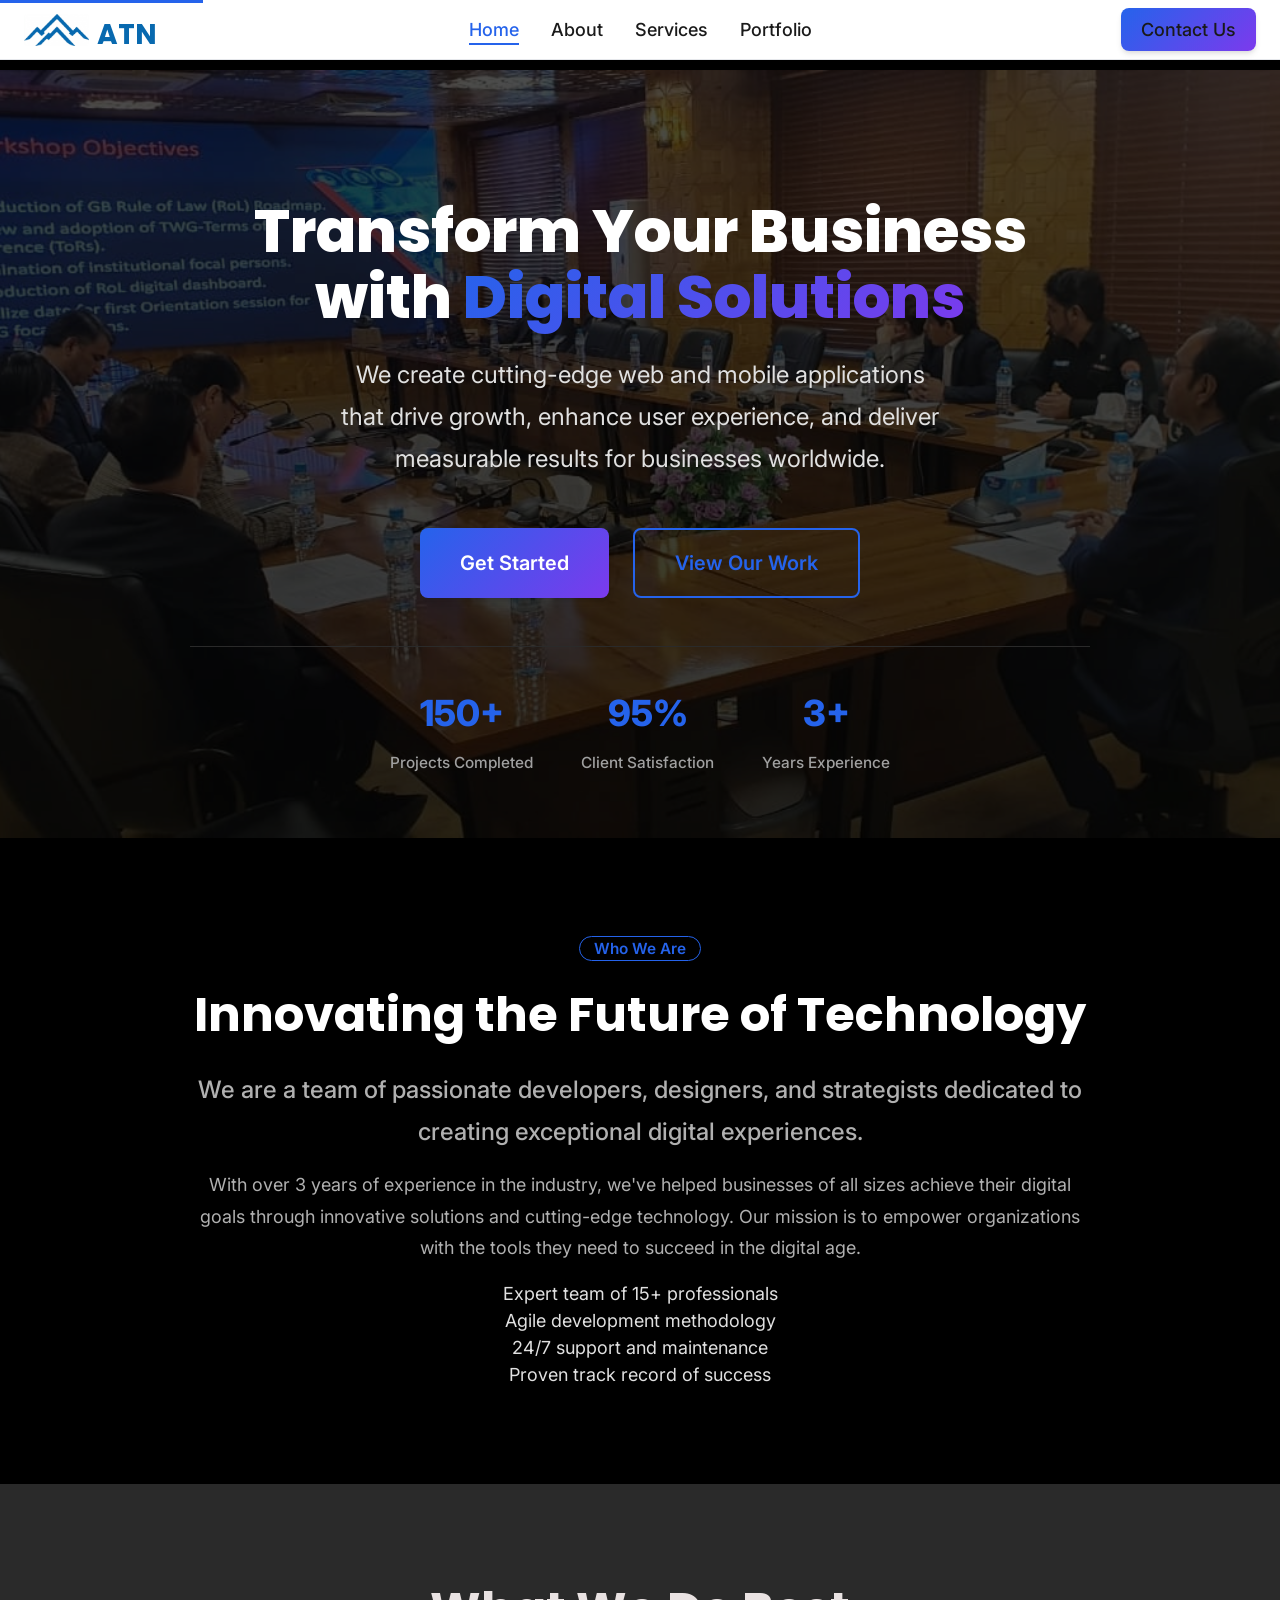
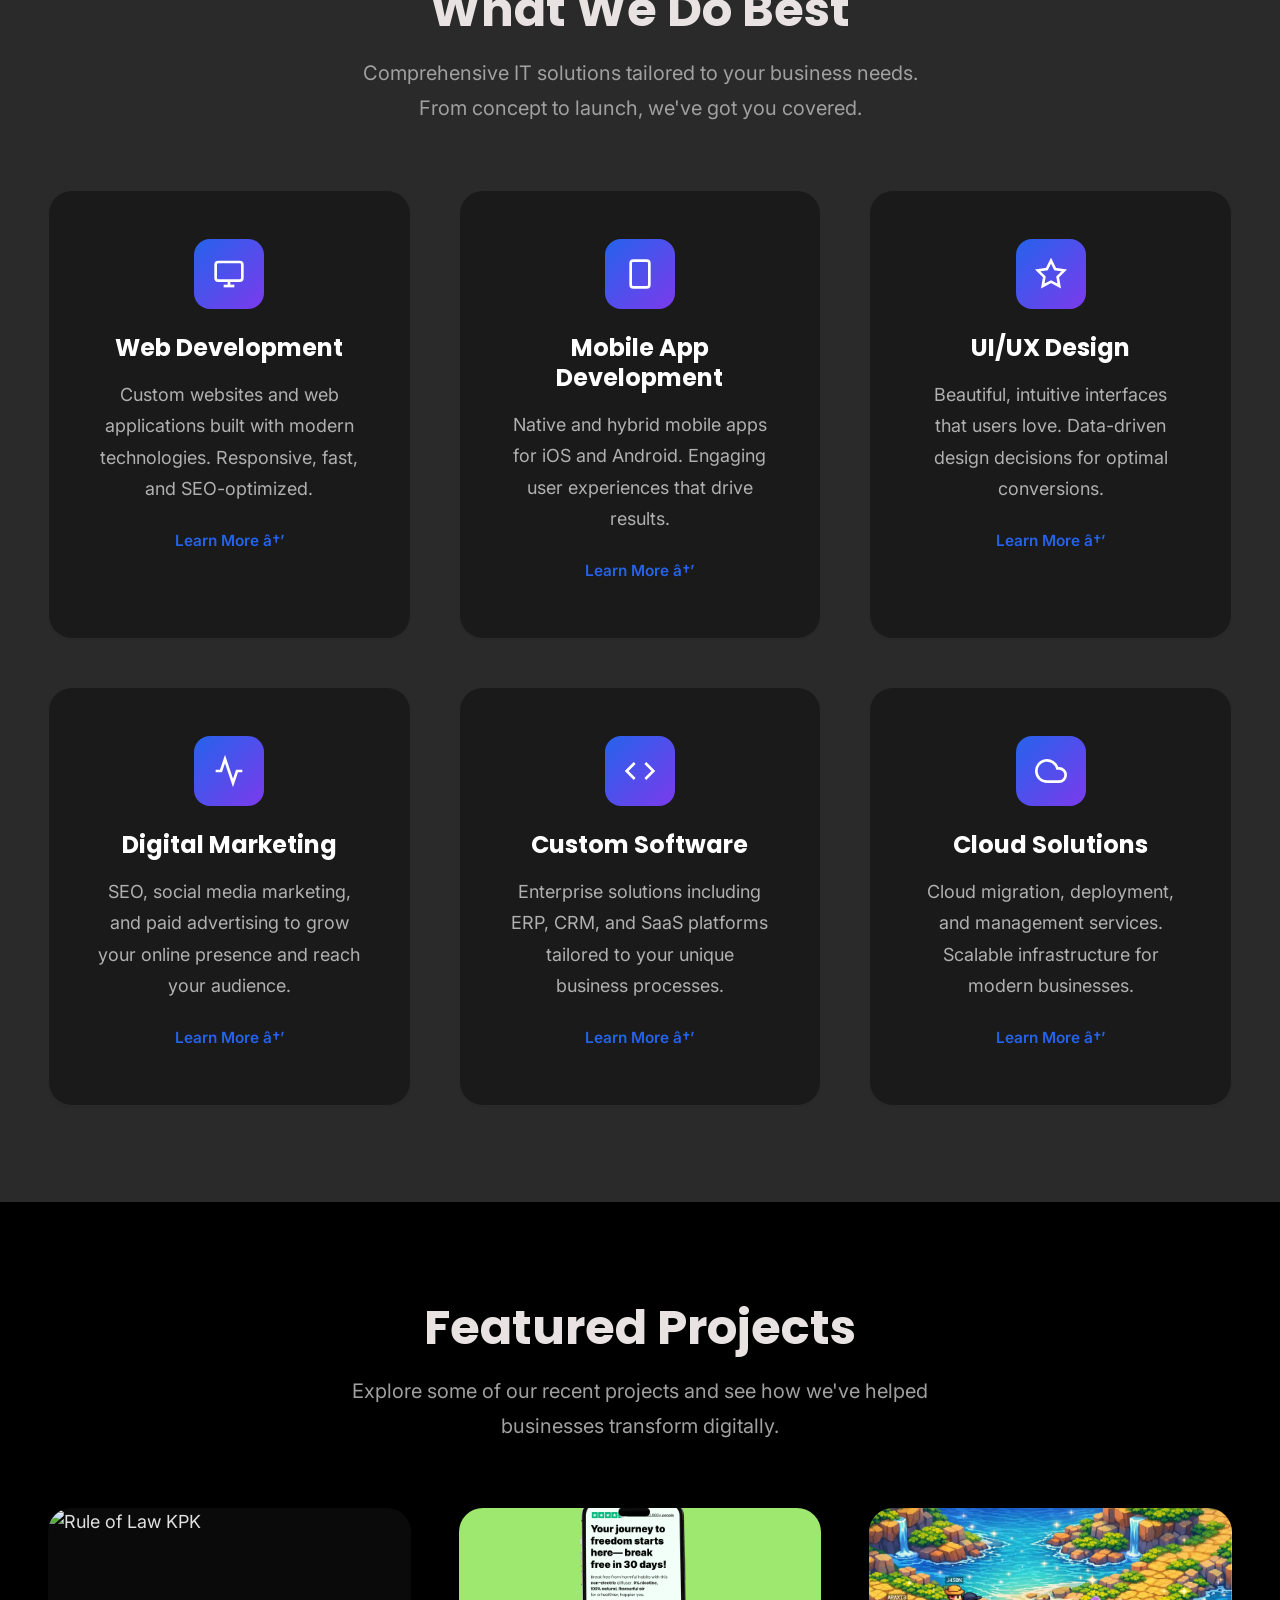
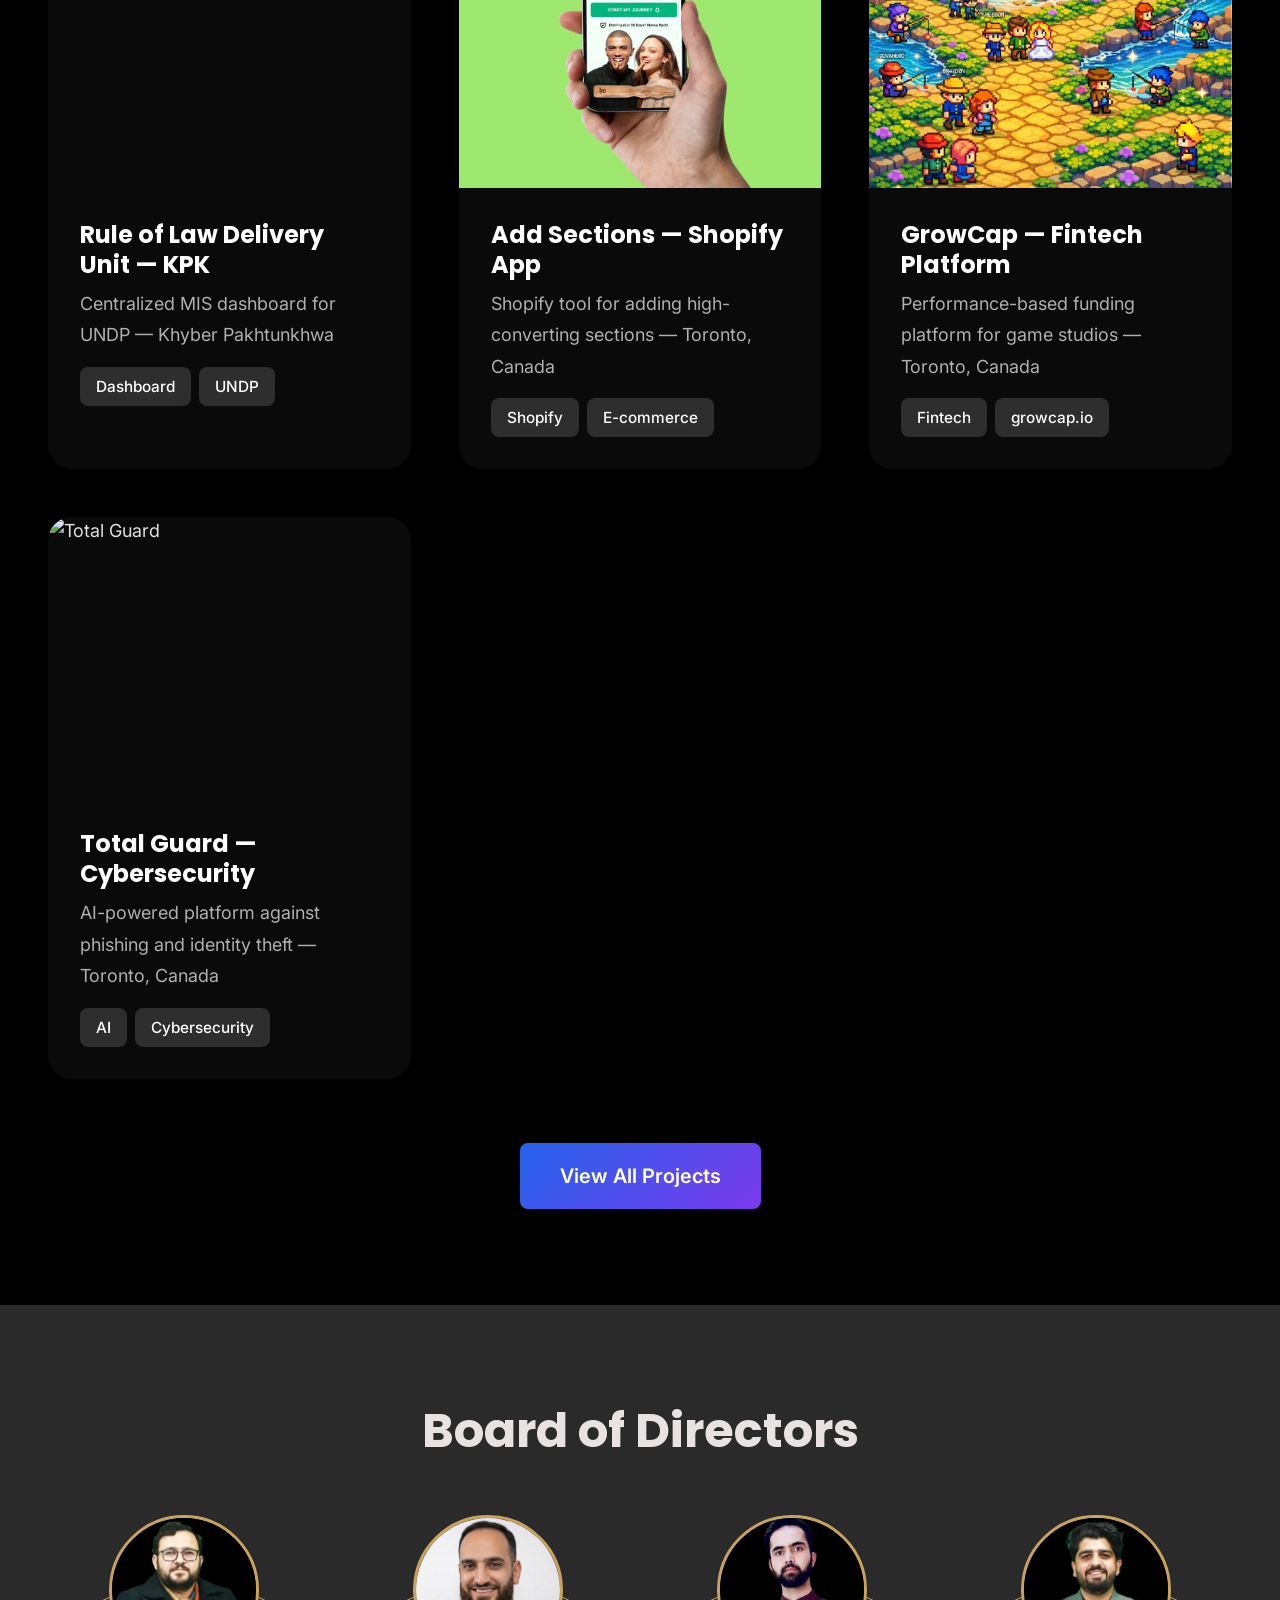
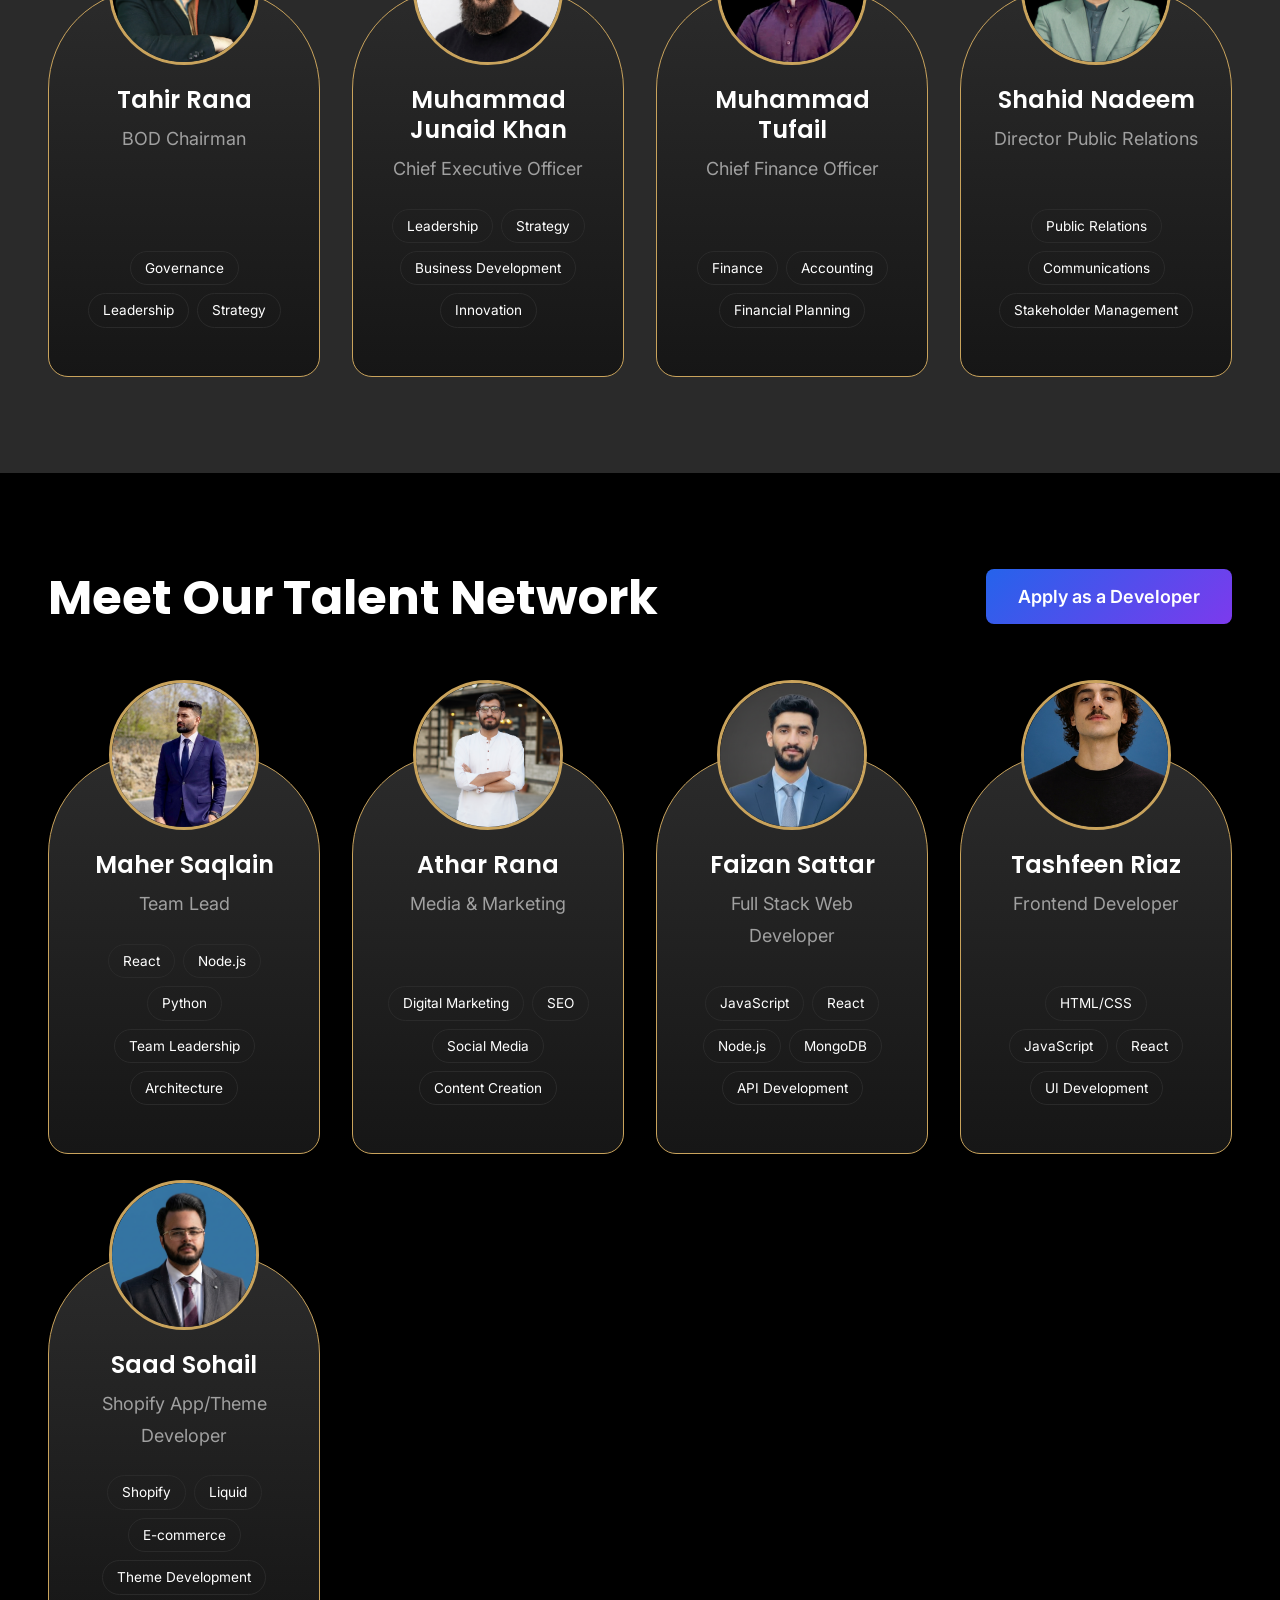
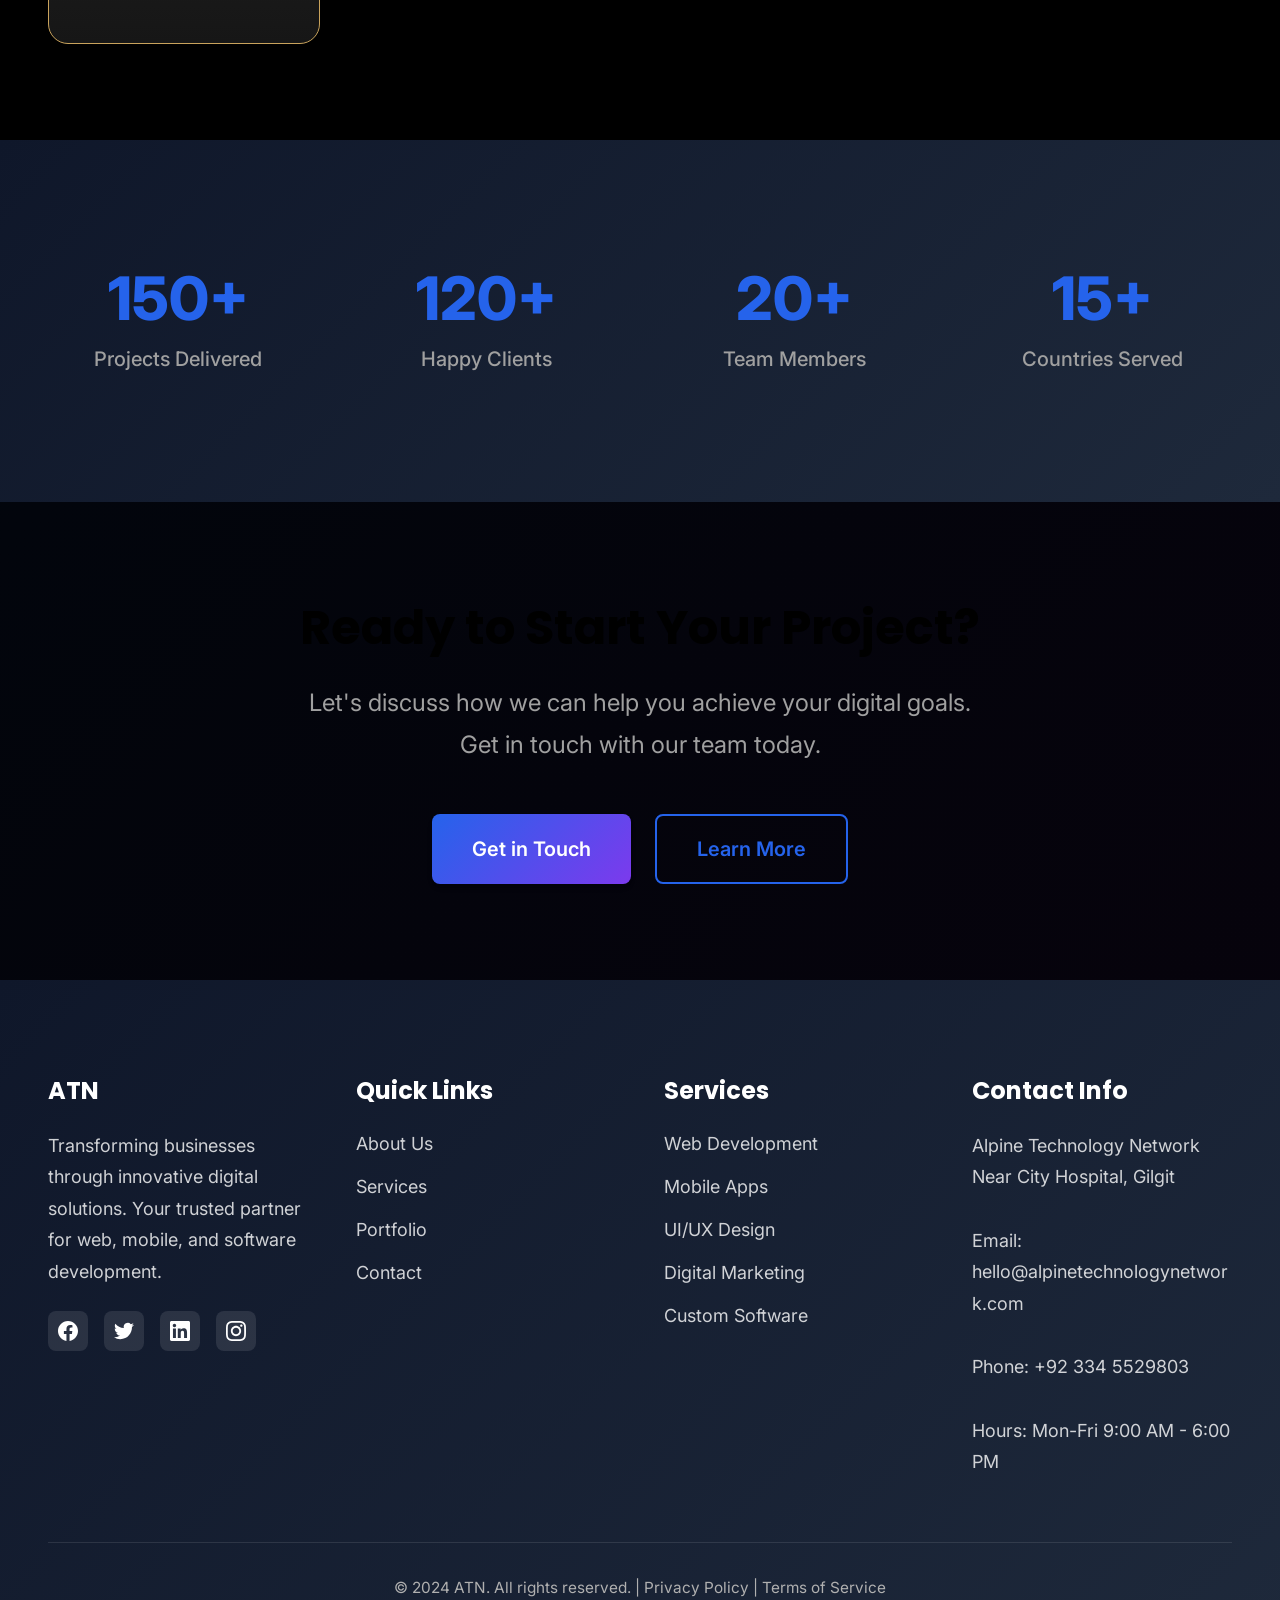
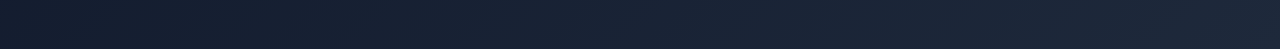
==== index.html @ efbb8e6c "Update team/board photos, About Us content, services images, and site-wide styling - Add real team/b" ====
﻿<!DOCTYPE html>
<html lang="en">
<head>
    <meta charset="UTF-8">
    <meta name="viewport" content="width=device-width, initial-scale=1.0">
    <meta name="description" content="Leading IT company providing web development, mobile apps, UI/UX design, and digital marketing services. Transform your business with innovative technology solutions.">
    <meta name="keywords" content="web development, mobile apps, UI/UX design, digital marketing, software development, IT company">
    <meta name="author" content="ATN Name">

    <!-- Open Graph / Facebook -->
    <meta property="og:type" content="website">
    <meta property="og:url" content="https://yourwebsite.com/">
    <meta property="og:title" content="ATN - Innovative IT Solutions">
    <meta property="og:description" content="Leading IT company providing web development, mobile apps, and digital solutions.">
    <meta property="og:image" content="assets/images/og-image.jpg">

    <!-- Twitter -->
    <meta property="twitter:card" content="summary_large_image">
    <meta property="twitter:url" content="https://yourwebsite.com/">
    <meta property="twitter:title" content="ATN - Innovative IT Solutions">
    <meta property="twitter:description" content="Leading IT company providing web development, mobile apps, and digital solutions.">
    <meta property="twitter:image" content="assets/images/og-image.jpg">

    <title>Home | ATN - Innovative IT Solutions</title>

    <!-- Favicon -->
    <link rel="icon" type="image/png" href="assets/images/logo/favicon.png">

    <!-- Google Fonts -->
    <link rel="preconnect" href="https://fonts.googleapis.com">
    <link rel="preconnect" href="https://fonts.gstatic.com" crossorigin>
    <link href="https://fonts.googleapis.com/css2?family=Inter:wght@400;500;600;700&family=Poppins:wght@600;700;800&display=swap" rel="stylesheet">

    <!-- Stylesheets -->
    <link rel="stylesheet" href="assets/css/main.css">
    <link rel="stylesheet" href="assets/css/components.css">
    <link rel="stylesheet" href="assets/css/pages.css">
    <link rel="stylesheet" href="assets/css/responsive.css">
</head>
<body>

    <!-- Skip to main content for accessibility -->
    <a href="#main-content" class="skip-link">Skip to main content</a>

    <!-- ============================================
         HEADER & NAVIGATION
         ============================================ -->
    <header class="site-header">
        <div class="header-container">
            <a href="index.html" class="logo">
                <img src="logo.png" alt="ATN Logo" class="logo-image">
                <span>ATN</span>
            </a>

            <nav class="nav-menu">
                <ul>
                    <li><a href="index.html">Home</a></li>
                    <li><a href="about.html">About</a></li>
                    <li><a href="services.html">Services</a></li>
                    <li><a href="portfolio.html">Portfolio</a></li>
                    <li><a href="contact.html" class="btn btn-primary btn-sm">Contact Us</a></li>
                </ul>
            </nav>

            <button class="mobile-menu-toggle" aria-label="Toggle mobile menu">
                <span></span>
                <span></span>
                <span></span>
            </button>
        </div>
    </header>

    <!-- Mobile Navigation -->
    <nav class="mobile-nav">
        <ul>
            <li><a href="index.html">Home</a></li>
            <li><a href="about.html">About</a></li>
            <li><a href="services.html">Services</a></li>
            <li><a href="portfolio.html">Portfolio</a></li>
            <li><a href="contact.html">Contact Us</a></li>
        </ul>
    </nav>

    <!-- Mobile Overlay -->
    <div class="mobile-overlay"></div>

    <!-- ============================================
         MAIN CONTENT
         ============================================ -->
    <main id="main-content">

        <!-- ============================================
             HERO SECTION
             ============================================ -->
        <section class="hero-section">
            <div class="container">
                <div class="hero-content">
                    <div class="hero-text">
                        <h1 class="hero-title animate-fadeInUp">
                            Transform Your Business with
                            <span class="gradient-text">Digital Solutions</span>
                        </h1>
                        <p class="hero-subtitle animate-fadeInUp delay-100">
                            We create cutting-edge web and mobile applications that drive growth, enhance user experience, and deliver measurable results for businesses worldwide.
                        </p>
                        <div class="hero-buttons animate-fadeInUp delay-200">
                            <a href="contact.html" class="btn btn-primary btn-lg">Get Started</a>
                            <a href="portfolio.html" class="btn btn-outline btn-lg">View Our Work</a>
                        </div>
                        <div class="hero-stats animate-fadeInUp delay-300">
                            <div class="stat-item">
                                <span class="stat-number" data-target="150">150+</span>
                                <span class="stat-label">Projects Completed</span>
                            </div>
                            <div class="stat-item">
                                <span class="stat-number" data-target="95">95%</span>
                                <span class="stat-label">Client Satisfaction</span>
                            </div>
                            <div class="stat-item">
                                <span class="stat-number" data-target="3">3+</span>
                                <span class="stat-label">Years Experience</span>
                            </div>
                        </div>
                    </div>
                </div>
            </div>
        </section>

        <!-- ============================================
             ABOUT PREVIEW SECTION
             ============================================ -->
        <section class="section about-preview">
            <div class="container">
                <div class="about-preview-content">
                    <div class="about-preview-text">
                        <span class="badge badge-outline">Who We Are</span>
                        <h2>Innovating the Future of Technology</h2>
                        <p class="lead">
                            We are a team of passionate developers, designers, and strategists dedicated to creating exceptional digital experiences.
                        </p>
                        <p>
                            With over 3 years of experience in the industry, we've helped businesses of all sizes achieve their digital goals through innovative solutions and cutting-edge technology. Our mission is to empower organizations with the tools they need to succeed in the digital age.
                        </p>
                        <ul class=”check-list”>
                            <li>Expert team of 15+ professionals</li>
                            <li>Agile development methodology</li>
                            <li>24/7 support and maintenance</li>
                            <li>Proven track record of success</li>
                        </ul>
                    </div>
                </div>
            </div>
        </section>

        <!-- ============================================
             SERVICES OVERVIEW SECTION
             ============================================ -->
        <section class="section bg-light services-overview">
            <div class="container">
                <div class="section-title">
                    <h2 class="text-white">What We Do Best</h2>
                    <p class="subtitle">
                        Comprehensive IT solutions tailored to your business needs. From concept to launch, we've got you covered.
                    </p>
                </div>

                <div class="services-grid">
                    <!-- Service 1: Web Development -->
                    <div class="service-card reveal">
                        <div class="service-icon">
                            <svg width="32" height="32" viewBox="0 0 24 24" fill="none" stroke="currentColor" stroke-width="2">
                                <rect x="2" y="3" width="20" height="14" rx="2" ry="2"></rect>
                                <line x1="8" y1="21" x2="16" y2="21"></line>
                                <line x1="12" y1="17" x2="12" y2="21"></line>
                            </svg>
                        </div>
                        <h3>Web Development</h3>
                        <p>Custom websites and web applications built with modern technologies. Responsive, fast, and SEO-optimized.</p>
                        <a href="services.html#web-development" class="btn btn-ghost btn-sm">Learn More â†’</a>
                    </div>

                    <!-- Service 2: Mobile App Development -->
                    <div class="service-card reveal">
                        <div class="service-icon">
                            <svg width="32" height="32" viewBox="0 0 24 24" fill="none" stroke="currentColor" stroke-width="2">
                                <rect x="5" y="2" width="14" height="20" rx="2" ry="2"></rect>
                                <line x1="12" y1="18" x2="12.01" y2="18"></line>
                            </svg>
                        </div>
                        <h3>Mobile App Development</h3>
                        <p>Native and hybrid mobile apps for iOS and Android. Engaging user experiences that drive results.</p>
                        <a href="services.html#mobile-development" class="btn btn-ghost btn-sm">Learn More â†’</a>
                    </div>

                    <!-- Service 3: UI/UX Design -->
                    <div class="service-card reveal">
                        <div class="service-icon">
                            <svg width="32" height="32" viewBox="0 0 24 24" fill="none" stroke="currentColor" stroke-width="2">
                                <path d="M12 2l3.09 6.26L22 9.27l-5 4.87 1.18 6.88L12 17.77l-6.18 3.25L7 14.14 2 9.27l6.91-1.01L12 2z"></path>
                            </svg>
                        </div>
                        <h3>UI/UX Design</h3>
                        <p>Beautiful, intuitive interfaces that users love. Data-driven design decisions for optimal conversions.</p>
                        <a href="services.html#ui-ux-design" class="btn btn-ghost btn-sm">Learn More â†’</a>
                    </div>

                    <!-- Service 4: Digital Marketing -->
                    <div class="service-card reveal">
                        <div class="service-icon">
                            <svg width="32" height="32" viewBox="0 0 24 24" fill="none" stroke="currentColor" stroke-width="2">
                                <path d="M22 12h-4l-3 9L9 3l-3 9H2"></path>
                            </svg>
                        </div>
                        <h3>Digital Marketing</h3>
                        <p>SEO, social media marketing, and paid advertising to grow your online presence and reach your audience.</p>
                        <a href="services.html#digital-marketing" class="btn btn-ghost btn-sm">Learn More â†’</a>
                    </div>

                    <!-- Service 5: Custom Software -->
                    <div class="service-card reveal">
                        <div class="service-icon">
                            <svg width="32" height="32" viewBox="0 0 24 24" fill="none" stroke="currentColor" stroke-width="2">
                                <polyline points="16 18 22 12 16 6"></polyline>
                                <polyline points="8 6 2 12 8 18"></polyline>
                            </svg>
                        </div>
                        <h3>Custom Software</h3>
                        <p>Enterprise solutions including ERP, CRM, and SaaS platforms tailored to your unique business processes.</p>
                        <a href="services.html#custom-software" class="btn btn-ghost btn-sm">Learn More â†’</a>
                    </div>

                    <!-- Service 6: Cloud Solutions -->
                    <div class="service-card reveal">
                        <div class="service-icon">
                            <svg width="32" height="32" viewBox="0 0 24 24" fill="none" stroke="currentColor" stroke-width="2">
                                <path d="M18 10h-1.26A8 8 0 1 0 9 20h9a5 5 0 0 0 0-10z"></path>
                            </svg>
                        </div>
                        <h3>Cloud Solutions</h3>
                        <p>Cloud migration, deployment, and management services. Scalable infrastructure for modern businesses.</p>
                        <a href="services.html#cloud-solutions" class="btn btn-ghost btn-sm">Learn More â†’</a>
                    </div>
                </div>
            </div>
        </section>

        <!-- ============================================
             PORTFOLIO PREVIEW SECTION
             ============================================ -->
        <section class="section portfolio-preview">
            <div class="container">
                <div class="section-title">
                    <h2>Featured Projects</h2>
                    <p class="subtitle">
                        Explore some of our recent projects and see how we've helped businesses transform digitally.
                    </p>
                </div>

                <div class="portfolio-grid">
                    <!-- Project 1 -->
                    <div class="project-card reveal">
                        <img src="https://images.unsplash.com/photo-1551288049-bebda4e38f71?w=600&h=400&fit=crop" alt="Rule of Law KPK" class="project-image">
                        <div class="project-overlay">
                            <h3>Rule of Law Delivery Unit — KPK</h3>
                            <p>Centralized MIS dashboard for UNDP — Khyber Pakhtunkhwa</p>
                            <div class="project-tech">
                                <span class="tech-badge">Dashboard</span>
                                <span class="tech-badge">UNDP</span>
                            </div>
                        </div>
                    </div>

                    <!-- Project 2 -->
                    <div class="project-card reveal">
                        <img src="assets/images/addsections-preview.png" alt="Add Sections Shopify" class="project-image">
                        <div class="project-overlay">
                            <h3>Add Sections — Shopify App</h3>
                            <p>Shopify tool for adding high-converting sections — Toronto, Canada</p>
                            <div class="project-tech">
                                <span class="tech-badge">Shopify</span>
                                <span class="tech-badge">E-commerce</span>
                            </div>
                        </div>
                    </div>

                    <!-- Project 3 -->
                    <div class="project-card reveal">
                        <img src="assets/images/growcap-hero.jpg" alt="GrowCap Fintech" class="project-image">
                        <div class="project-overlay">
                            <h3>GrowCap — Fintech Platform</h3>
                            <p>Performance-based funding platform for game studios — Toronto, Canada</p>
                            <div class="project-tech">
                                <span class="tech-badge">Fintech</span>
                                <span class="tech-badge">growcap.io</span>
                            </div>
                        </div>
                    </div>

                    <!-- Project 4 -->
                    <div class="project-card reveal">
                        <img src="https://images.unsplash.com/photo-1550751827-4bd374c3f58b?w=600&h=400&fit=crop" alt="Total Guard" class="project-image">
                        <div class="project-overlay">
                            <h3>Total Guard — Cybersecurity</h3>
                            <p>AI-powered platform against phishing and identity theft — Toronto, Canada</p>
                            <div class="project-tech">
                                <span class="tech-badge">AI</span>
                                <span class="tech-badge">Cybersecurity</span>
                            </div>
                        </div>
                    </div>
                </div>

                <div class="text-center mt-xl">
                    <a href="portfolio.html" class="btn btn-primary btn-lg">View All Projects</a>
                </div>
            </div>
        </section>

        <!-- ============================================
             BOARD OF DIRECTORS SECTION
             ============================================ -->
        <section class="section bg-light">
            <div class="container">
                <div class="section-title">
                    <h2 class="text-white" style="margin-bottom: 8rem;">Board of Directors</h2>
                </div>

                <div class="talent-network-grid">
                    <div class="talent-card reveal">
                        <div class="talent-card-inner">
                            <img src="assets/images/team/pdf-tahir-rana-fit.png" alt="Tahir Rana - BOD Chairman" class="talent-image">
                            <h3>Tahir Rana</h3>
                            <p class="talent-role">BOD Chairman</p>
                            <div class="talent-skills">
                                <span class="skill-tag">Governance</span>
                                <span class="skill-tag">Leadership</span>
                                <span class="skill-tag">Strategy</span>
                            </div>
                        </div>
                    </div>

                    <div class="talent-card reveal">
                        <div class="talent-card-inner">
                            <img src="assets/images/team/pdf-junaid-khan-fit.png" alt="Muhammad Junaid Khan - CEO" class="talent-image">
                            <h3>Muhammad Junaid Khan</h3>
                            <p class="talent-role">Chief Executive Officer</p>
                            <div class="talent-skills">
                                <span class="skill-tag">Leadership</span>
                                <span class="skill-tag">Strategy</span>
                                <span class="skill-tag">Business Development</span>
                                <span class="skill-tag">Innovation</span>
                            </div>
                        </div>
                    </div>

                    <div class="talent-card reveal">
                        <div class="talent-card-inner">
                            <img src="assets/images/team/pdf-muhammad-tufail-fit.png" alt="Muhammad Tufail - CFO" class="talent-image" style="object-position: center 15%;">
                            <h3>Muhammad Tufail</h3>
                            <p class="talent-role">Chief Finance Officer</p>
                            <div class="talent-skills">
                                <span class="skill-tag">Finance</span>
                                <span class="skill-tag">Accounting</span>
                                <span class="skill-tag">Financial Planning</span>
                            </div>
                        </div>
                    </div>

                    <div class="talent-card reveal">
                        <div class="talent-card-inner">
                            <img src="assets/images/team/pdf-shahid-nadeem-fit.png" alt="Shahid Nadeem - Director Public Relations" class="talent-image">
                            <h3>Shahid Nadeem</h3>
                            <p class="talent-role">Director Public Relations</p>
                            <div class="talent-skills">
                                <span class="skill-tag">Public Relations</span>
                                <span class="skill-tag">Communications</span>
                                <span class="skill-tag">Stakeholder Management</span>
                            </div>
                        </div>
                    </div>
                </div>
            </div>
        </section>

        <!-- ============================================
             TALENT NETWORK SECTION
             ============================================ -->
        <section class="section">
            <div class="container">
                <div class="talent-network-header" style="margin-bottom: 8rem;">
                    <div class="talent-network-title">
                        <h2>Meet Our Talent Network</h2>
                    </div>
                    <a href="careers.html" class="btn btn-primary">Apply as a Developer</a>
                </div>

                <div class="talent-network-grid">

                    <!-- Team Structure -->
                    <div class="talent-card reveal">
                        <div class="talent-card-inner">
                            <img src="assets/images/team/mehar-saqlain-real.jpg" alt="Maher Saqlain - Team Lead" class="talent-image">
                            <h3>Maher Saqlain</h3>
                            <p class="talent-role">Team Lead</p>
                            <div class="talent-skills">
                                <span class="skill-tag">React</span>
                                <span class="skill-tag">Node.js</span>
                                <span class="skill-tag">Python</span>
                                <span class="skill-tag">Team Leadership</span>
                                <span class="skill-tag">Architecture</span>
                            </div>
                        </div>
                    </div>

                    <div class="talent-card reveal">
                        <div class="talent-card-inner">
                            <img src="assets/images/team/athar-rana-real.jpg" alt="Athar Rana - Media & Marketing" class="talent-image">
                            <h3>Athar Rana</h3>
                            <p class="talent-role">Media & Marketing</p>
                            <div class="talent-skills">
                                <span class="skill-tag">Digital Marketing</span>
                                <span class="skill-tag">SEO</span>
                                <span class="skill-tag">Social Media</span>
                                <span class="skill-tag">Content Creation</span>
                            </div>
                        </div>
                    </div>

                    <div class="talent-card reveal">
                        <div class="talent-card-inner">
                            <img src="assets/images/team/faizan-sattar-real.png" alt="Faizan Sattar - Full Stack Developer" class="talent-image">
                            <h3>Faizan Sattar</h3>
                            <p class="talent-role">Full Stack Web Developer</p>
                            <div class="talent-skills">
                                <span class="skill-tag">JavaScript</span>
                                <span class="skill-tag">React</span>
                                <span class="skill-tag">Node.js</span>
                                <span class="skill-tag">MongoDB</span>
                                <span class="skill-tag">API Development</span>
                            </div>
                        </div>
                    </div>

                    <div class="talent-card reveal">
                        <div class="talent-card-inner">
                            <img src="assets/images/team/pdf-saad-sohail.png" alt="Tashfeen Riaz - Frontend Developer" class="talent-image">
                            <h3>Tashfeen Riaz</h3>
                            <p class="talent-role">Frontend Developer</p>
                            <div class="talent-skills">
                                <span class="skill-tag">HTML/CSS</span>
                                <span class="skill-tag">JavaScript</span>
                                <span class="skill-tag">React</span>
                                <span class="skill-tag">UI Development</span>
                            </div>
                        </div>
                    </div>

                    <div class="talent-card reveal">
                        <div class="talent-card-inner">
                            <img src="assets/images/team/pdf-tashfeen-riaz.png" alt="Saad Sohail - Shopify Developer" class="talent-image">
                            <h3>Saad Sohail</h3>
                            <p class="talent-role">Shopify App/Theme Developer</p>
                            <div class="talent-skills">
                                <span class="skill-tag">Shopify</span>
                                <span class="skill-tag">Liquid</span>
                                <span class="skill-tag">E-commerce</span>
                                <span class="skill-tag">Theme Development</span>
                            </div>
                        </div>
                    </div>
                </div>
            </div>
        </section>

        <!-- ============================================
             STATS/ACHIEVEMENTS SECTION
             ============================================ -->
        <section class="section bg-gradient-dark stats-section">
            <div class="container">
                <div class="stats-grid">
                    <div class="stat-card">
                        <div class="stat-number text-white" data-target="150">150+</div>
                        <div class="stat-label text-white">Projects Delivered</div>
                    </div>
                    <div class="stat-card">
                        <div class="stat-number text-white" data-target="120">120+</div>
                        <div class="stat-label text-white">Happy Clients</div>
                    </div>
                    <div class="stat-card">
                        <div class="stat-number text-white" data-target="20">20+</div>
                        <div class="stat-label text-white">Team Members</div>
                    </div>
                    <div class="stat-card">
                        <div class="stat-number text-white" data-target="15">15+</div>
                        <div class="stat-label text-white">Countries Served</div>
                    </div>
                </div>
            </div>
        </section>

        <!-- ============================================
             CTA SECTION
             ============================================ -->
        <section class="section cta-section">
            <div class="container">
                <div class="cta-content">
                    <h2>Ready to Start Your Project?</h2>
                    <p>Let's discuss how we can help you achieve your digital goals. Get in touch with our team today.</p>
                    <div class="cta-buttons">
                        <a href="contact.html" class="btn btn-primary btn-lg">Get in Touch</a>
                        <a href="about.html" class="btn btn-outline btn-lg">Learn More</a>
                    </div>
                </div>
            </div>
        </section>

    </main>

    <!-- ============================================
         FOOTER
         ============================================ -->
    <footer class="site-footer">
        <div class="container">
            <div class="footer-content">
                <div class="footer-section">
                    <h3>ATN</h3>
                    <p>Transforming businesses through innovative digital solutions. Your trusted partner for web, mobile, and software development.</p>
                    <div class="footer-social">
                        <a href="#" class="social-icon" aria-label="Facebook">
                            <svg width="20" height="20" fill="currentColor" viewBox="0 0 24 24"><path d="M24 12.073c0-6.627-5.373-12-12-12s-12 5.373-12 12c0 5.99 4.388 10.954 10.125 11.854v-8.385H7.078v-3.47h3.047V9.43c0-3.007 1.792-4.669 4.533-4.669 1.312 0 2.686.235 2.686.235v2.953H15.83c-1.491 0-1.956.925-1.956 1.874v2.25h3.328l-.532 3.47h-2.796v8.385C19.612 23.027 24 18.062 24 12.073z"/></svg>
                        </a>
                        <a href="#" class="social-icon" aria-label="Twitter">
                            <svg width="20" height="20" fill="currentColor" viewBox="0 0 24 24"><path d="M23.953 4.57a10 10 0 01-2.825.775 4.958 4.958 0 002.163-2.723c-.951.555-2.005.959-3.127 1.184a4.92 4.92 0 00-8.384 4.482C7.69 8.095 4.067 6.13 1.64 3.162a4.822 4.822 0 00-.666 2.475c0 1.71.87 3.213 2.188 4.096a4.904 4.904 0 01-2.228-.616v.06a4.923 4.923 0 003.946 4.827 4.996 4.996 0 01-2.212.085 4.936 4.936 0 004.604 3.417 9.867 9.867 0 01-6.102 2.105c-.39 0-.779-.023-1.17-.067a13.995 13.995 0 007.557 2.209c9.053 0 13.998-7.496 13.998-13.985 0-.21 0-.42-.015-.63A9.935 9.935 0 0024 4.59z"/></svg>
                        </a>
                        <a href="#" class="social-icon" aria-label="LinkedIn">
                            <svg width="20" height="20" fill="currentColor" viewBox="0 0 24 24"><path d="M20.447 20.452h-3.554v-5.569c0-1.328-.027-3.037-1.852-3.037-1.853 0-2.136 1.445-2.136 2.939v5.667H9.351V9h3.414v1.561h.046c.477-.9 1.637-1.85 3.37-1.85 3.601 0 4.267 2.37 4.267 5.455v6.286zM5.337 7.433c-1.144 0-2.063-.926-2.063-2.065 0-1.138.92-2.063 2.063-2.063 1.14 0 2.064.925 2.064 2.063 0 1.139-.925 2.065-2.064 2.065zm1.782 13.019H3.555V9h3.564v11.452zM22.225 0H1.771C.792 0 0 .774 0 1.729v20.542C0 23.227.792 24 1.771 24h20.451C23.2 24 24 23.227 24 22.271V1.729C24 .774 23.2 0 22.222 0h.003z"/></svg>
                        </a>
                        <a href="#" class="social-icon" aria-label="Instagram">
                            <svg width="20" height="20" fill="currentColor" viewBox="0 0 24 24"><path d="M12 0C8.74 0 8.333.015 7.053.072 5.775.132 4.905.333 4.14.630c-.789.306-1.459.717-2.126 1.384S.935 3.35.630 4.14C.333 4.905.131 5.775.072 7.053.012 8.333 0 8.74 0 12s.015 3.667.072 4.947c.06 1.277.261 2.148.558 2.913.306.788.717 1.459 1.384 2.126.667.666 1.336 1.079 2.126 1.384.766.296 1.636.499 2.913.558C8.333 23.988 8.74 24 12 24s3.667-.015 4.947-.072c1.277-.06 2.148-.262 2.913-.558.788-.306 1.459-.718 2.126-1.384.666-.667 1.079-1.335 1.384-2.126.296-.765.499-1.636.558-2.913.06-1.28.072-1.687.072-4.947s-.015-3.667-.072-4.947c-.06-1.277-.262-2.149-.558-2.913-.306-.789-.718-1.459-1.384-2.126C21.319 1.347 20.651.935 19.86.630c-.765-.297-1.636-.499-2.913-.558C15.667.012 15.26 0 12 0zm0 2.16c3.203 0 3.585.016 4.85.071 1.17.055 1.805.249 2.227.415.562.217.96.477 1.382.896.419.42.679.819.896 1.381.164.422.36 1.057.413 2.227.057 1.266.07 1.646.07 4.85s-.015 3.585-.074 4.85c-.061 1.17-.256 1.805-.421 2.227-.224.562-.479.96-.899 1.382-.419.419-.824.679-1.38.896-.42.164-1.065.36-2.235.413-1.274.057-1.649.07-4.859.07-3.211 0-3.586-.015-4.859-.074-1.171-.061-1.816-.256-2.236-.421-.569-.224-.96-.479-1.379-.899-.421-.419-.69-.824-.9-1.38-.165-.42-.359-1.065-.42-2.235-.045-1.26-.061-1.649-.061-4.844 0-3.196.016-3.586.061-4.861.061-1.17.255-1.814.42-2.234.21-.57.479-.96.9-1.381.419-.419.81-.689 1.379-.898.42-.166 1.051-.361 2.221-.421 1.275-.045 1.65-.06 4.859-.06l.045.03zm0 3.678c-3.405 0-6.162 2.76-6.162 6.162 0 3.405 2.76 6.162 6.162 6.162 3.405 0 6.162-2.76 6.162-6.162 0-3.405-2.76-6.162-6.162-6.162zM12 16c-2.21 0-4-1.79-4-4s1.79-4 4-4 4 1.79 4 4-1.79 4-4 4zm7.846-10.405c0 .795-.646 1.44-1.44 1.44-.795 0-1.44-.646-1.44-1.44 0-.794.646-1.439 1.44-1.439.793-.001 1.44.645 1.44 1.439z"/></svg>
                        </a>
                    </div>
                </div>

                <div class="footer-section">
                    <h3>Quick Links</h3>
                    <div class="footer-links">
                        <a href="about.html">About Us</a>
                        <a href="services.html">Services</a>
                        <a href="portfolio.html">Portfolio</a>
                        <a href="contact.html">Contact</a>
                    </div>
                </div>

                <div class="footer-section">
                    <h3>Services</h3>
                    <div class="footer-links">
                        <a href="services.html#web-development">Web Development</a>
                        <a href="services.html#mobile-development">Mobile Apps</a>
                        <a href="services.html#ui-ux-design">UI/UX Design</a>
                        <a href="services.html#digital-marketing">Digital Marketing</a>
                        <a href="services.html#custom-software">Custom Software</a>
                    </div>
                </div>

                <div class="footer-section">
                    <h3>Contact Info</h3>
                    <div class="footer-links">
                        <p>Alpine Technology Network<br>Near City Hospital, Gilgit</p>
                        <p>Email: hello@alpinetechnologynetwork.com</p>
                        <p>Phone: +92 334 5529803</p>
                        <p>Hours: Mon-Fri 9:00 AM - 6:00 PM</p>
                    </div>
                </div>
            </div>

            <div class="footer-bottom">
                <p>&copy; 2024 ATN. All rights reserved. | <a href="#">Privacy Policy</a> | <a href="#">Terms of Service</a></p>
            </div>
        </div>
    </footer>

    <!-- Scroll to Top Button -->
    <button class="scroll-to-top" aria-label="Scroll to top">
        <svg width="24" height="24" fill="none" stroke="currentColor" stroke-width="2" viewBox="0 0 24 24">
            <polyline points="18 15 12 9 6 15"></polyline>
        </svg>
    </button>

    <!-- JavaScript -->
    <script src="assets/js/main.js"></script>
    <script src="assets/js/nav.js"></script>

</body>
</html>
---- assets/css/main.css ----
/* ============================================
   IT COMPANY PORTFOLIO - MAIN CSS
   Design System & Foundation Styles
   ============================================ */

/* ============================================
   CSS CUSTOM PROPERTIES (DESIGN TOKENS)
   ============================================ */
:root {
  /* Primary Colors */
  --primary-color: #2563eb;
  --primary-dark: #1e40af;
  --primary-light: #3b82f6;

  /* Secondary Colors */
  --secondary-color: #7c3aed;
  --secondary-dark: #6d28d9;
  --secondary-light: #8b5cf6;

  /* Neutral Colors - Dark Theme */
  --dark-bg: #000000;
  --dark-gray: #1a1a1a;
  --medium-gray: #a0a0a0;
  --light-gray: #2a2a2a;
  --white: #ffffff;
  --black: #000000;

  /* Accent Colors */
  --success: #10b981;
  --warning: #f59e0b;
  --error: #ef4444;
  --info: #3b82f6;

  /* Gradients */
  --gradient-primary: linear-gradient(135deg, #2563eb 0%, #7c3aed 100%);
  --gradient-dark: linear-gradient(135deg, #0f172a 0%, #1e293b 100%);
  --gradient-light: linear-gradient(135deg, #f1f5f9 0%, #e2e8f0 100%);

  /* Typography */
  --font-primary: 'Inter', -apple-system, BlinkMacSystemFont, 'Segoe UI', Roboto, sans-serif;
  --font-heading: 'Poppins', var(--font-primary);

  /* Font Sizes - Fluid Typography */
  --font-xs: clamp(0.75rem, 1vw, 0.875rem);
  --font-sm: clamp(0.875rem, 1.2vw, 1rem);
  --font-base: clamp(1rem, 1.5vw, 1.125rem);
  --font-lg: clamp(1.125rem, 2vw, 1.25rem);
  --font-xl: clamp(1.25rem, 2.5vw, 1.5rem);
  --font-2xl: clamp(1.5rem, 3vw, 1.875rem);
  --font-3xl: clamp(1.875rem, 4vw, 2.25rem);
  --font-4xl: clamp(2.25rem, 5vw, 3rem);
  --font-5xl: clamp(3rem, 6vw, 3.75rem);

  /* Font Weights */
  --font-normal: 400;
  --font-medium: 500;
  --font-semibold: 600;
  --font-bold: 700;
  --font-extrabold: 800;

  /* Line Heights */
  --line-height-tight: 1.25;
  --line-height-normal: 1.5;
  --line-height-relaxed: 1.75;

  /* Spacing Scale */
  --spacing-xs: 0.5rem;
  --spacing-sm: 1rem;
  --spacing-md: 1.5rem;
  --spacing-lg: 2rem;
  --spacing-xl: 3rem;
  --spacing-2xl: 4rem;
  --spacing-3xl: 6rem;
  --spacing-4xl: 8rem;

  /* Border Radius */
  --radius-sm: 0.375rem;
  --radius-md: 0.5rem;
  --radius-lg: 1rem;
  --radius-xl: 1.5rem;
  --radius-2xl: 2rem;
  --radius-full: 9999px;

  /* Shadows */
  --shadow-sm: 0 1px 2px 0 rgba(0, 0, 0, 0.05);
  --shadow-md: 0 4px 6px -1px rgba(0, 0, 0, 0.1), 0 2px 4px -1px rgba(0, 0, 0, 0.06);
  --shadow-lg: 0 10px 15px -3px rgba(0, 0, 0, 0.1), 0 4px 6px -2px rgba(0, 0, 0, 0.05);
  --shadow-xl: 0 20px 25px -5px rgba(0, 0, 0, 0.1), 0 10px 10px -5px rgba(0, 0, 0, 0.04);
  --shadow-2xl: 0 25px 50px -12px rgba(0, 0, 0, 0.25);

  /* Transitions */
  --transition-fast: 150ms ease-in-out;
  --transition-base: 300ms ease-in-out;
  --transition-slow: 500ms ease-in-out;

  /* Z-index Scale */
  --z-dropdown: 1000;
  --z-sticky: 1020;
  --z-fixed: 1030;
  --z-modal-backdrop: 1040;
  --z-modal: 1050;
  --z-popover: 1060;
  --z-tooltip: 1070;

  /* Container Max Width */
  --container-sm: 640px;
  --container-md: 768px;
  --container-lg: 1024px;
  --container-xl: 1280px;
  --container-2xl: 1536px;
}

/* ============================================
   CSS RESET & NORMALIZE
   ============================================ */
*, *::before, *::after {
  box-sizing: border-box;
  margin: 0;
  padding: 0;
}

html {
  font-size: 16px;
  scroll-behavior: smooth;
  -webkit-font-smoothing: antialiased;
  -moz-osx-font-smoothing: grayscale;
}

body {
  margin: 0;
  padding: 0;
  font-family: var(--font-primary);
  font-size: var(--font-base);
  font-weight: var(--font-normal);
  line-height: var(--line-height-normal);
  color: #e0e0e0;
  background-color: #000000;
  overflow-x: hidden;
}

/* Remove default list styles */
ul, ol {
  list-style: none;
}

/* Remove default link styles */
a {
  text-decoration: none;
  color: inherit;
  transition: color var(--transition-base);
}

a:hover {
  color: var(--primary-color);
}

/* Image defaults */
img, picture, video, canvas, svg {
  display: block;
  max-width: 100%;
  height: auto;
}

/* Form elements */
input, button, textarea, select {
  font: inherit;
  color: inherit;
}

button {
  cursor: pointer;
  border: none;
  background: none;
}

/* Remove button focus outline (we'll add custom ones) */
button:focus-visible,
a:focus-visible,
input:focus-visible,
textarea:focus-visible,
select:focus-visible {
  outline: 2px solid var(--primary-color);
  outline-offset: 2px;
}

/* Prevent text overflow */
p, h1, h2, h3, h4, h5, h6 {
  overflow-wrap: break-word;
}

/* ============================================
   TYPOGRAPHY
   ============================================ */
h1, h2, h3, h4, h5, h6 {
  font-family: var(--font-heading);
  font-weight: var(--font-bold);
  line-height: var(--line-height-tight);
  color: #ffffff;
  margin-bottom: var(--spacing-md);
}

h1 {
  font-size: var(--font-5xl);
  font-weight: var(--font-extrabold);
}

h2 {
  font-size: var(--font-4xl);
}

h3 {
  font-size: var(--font-3xl);
}

h4 {
  font-size: var(--font-2xl);
}

h5 {
  font-size: var(--font-xl);
}

h6 {
  font-size: var(--font-lg);
}

p {
  margin-bottom: var(--spacing-sm);
  color: #b0b0b0;
  line-height: var(--line-height-relaxed);
}

.lead {
  font-size: var(--font-xl);
  font-weight: var(--font-medium);
  color: #b0b0b0;
}

.small-text {
  font-size: var(--font-sm);
}

.tiny-text {
  font-size: var(--font-xs);
}

strong, b {
  font-weight: var(--font-bold);
}

em, i {
  font-style: italic;
}

/* ============================================
   LAYOUT UTILITIES
   ============================================ */
.container {
  width: 100%;
  max-width: var(--container-xl);
  margin: 0 auto;
  padding: 0 var(--spacing-md);
}

.container-sm {
  max-width: var(--container-sm);
}

.container-lg {
  max-width: var(--container-lg);
}

.container-2xl {
  max-width: var(--container-2xl);
}

.section {
  padding: var(--spacing-3xl) 0;
}

.section-sm {
  padding: var(--spacing-2xl) 0;
}

.section-lg {
  padding: var(--spacing-4xl) 0;
}

/* ============================================
   FLEXBOX UTILITIES
   ============================================ */
.flex {
  display: flex;
}

.flex-col {
  display: flex;
  flex-direction: column;
}

.flex-row {
  display: flex;
  flex-direction: row;
}

.flex-wrap {
  flex-wrap: wrap;
}

.items-center {
  align-items: center;
}

.items-start {
  align-items: flex-start;
}

.items-end {
  align-items: flex-end;
}

.justify-center {
  justify-content: center;
}

.justify-between {
  justify-content: space-between;
}

.justify-around {
  justify-content: space-around;
}

.justify-start {
  justify-content: flex-start;
}

.justify-end {
  justify-content: flex-end;
}

.gap-xs {
  gap: var(--spacing-xs);
}

.gap-sm {
  gap: var(--spacing-sm);
}

.gap-md {
  gap: var(--spacing-md);
}

.gap-lg {
  gap: var(--spacing-lg);
}

.gap-xl {
  gap: var(--spacing-xl);
}

/* ============================================
   GRID UTILITIES
   ============================================ */
.grid {
  display: grid;
}

.grid-cols-1 {
  grid-template-columns: repeat(1, minmax(0, 1fr));
}

.grid-cols-2 {
  grid-template-columns: repeat(2, minmax(0, 1fr));
}

.grid-cols-3 {
  grid-template-columns: repeat(3, minmax(0, 1fr));
}

.grid-cols-4 {
  grid-template-columns: repeat(4, minmax(0, 1fr));
}

/* ============================================
   SPACING UTILITIES
   ============================================ */
.m-0 { margin: 0; }
.mt-0 { margin-top: 0; }
.mb-0 { margin-bottom: 0; }
.ml-0 { margin-left: 0; }
.mr-0 { margin-right: 0; }

.m-sm { margin: var(--spacing-sm); }
.mt-sm { margin-top: var(--spacing-sm); }
.mb-sm { margin-bottom: var(--spacing-sm); }
.ml-sm { margin-left: var(--spacing-sm); }
.mr-sm { margin-right: var(--spacing-sm); }

.m-md { margin: var(--spacing-md); }
.mt-md { margin-top: var(--spacing-md); }
.mb-md { margin-bottom: var(--spacing-md); }
.ml-md { margin-left: var(--spacing-md); }
.mr-md { margin-right: var(--spacing-md); }

.m-lg { margin: var(--spacing-lg); }
.mt-lg { margin-top: var(--spacing-lg); }
.mb-lg { margin-bottom: var(--spacing-lg); }
.ml-lg { margin-left: var(--spacing-lg); }
.mr-lg { margin-right: var(--spacing-lg); }

.m-xl { margin: var(--spacing-xl); }
.mt-xl { margin-top: var(--spacing-xl); }
.mb-xl { margin-bottom: var(--spacing-xl); }
.ml-xl { margin-left: var(--spacing-xl); }
.mr-xl { margin-right: var(--spacing-xl); }

.p-0 { padding: 0; }
.pt-0 { padding-top: 0; }
.pb-0 { padding-bottom: 0; }
.pl-0 { padding-left: 0; }
.pr-0 { padding-right: 0; }

.p-sm { padding: var(--spacing-sm); }
.pt-sm { padding-top: var(--spacing-sm); }
.pb-sm { padding-bottom: var(--spacing-sm); }
.pl-sm { padding-left: var(--spacing-sm); }
.pr-sm { padding-right: var(--spacing-sm); }

.p-md { padding: var(--spacing-md); }
.pt-md { padding-top: var(--spacing-md); }
.pb-md { padding-bottom: var(--spacing-md); }
.pl-md { padding-left: var(--spacing-md); }
.pr-md { padding-right: var(--spacing-md); }

.p-lg { padding: var(--spacing-lg); }
.pt-lg { padding-top: var(--spacing-lg); }
.pb-lg { padding-bottom: var(--spacing-lg); }
.pl-lg { padding-left: var(--spacing-lg); }
.pr-lg { padding-right: var(--spacing-lg); }

.p-xl { padding: var(--spacing-xl); }
.pt-xl { padding-top: var(--spacing-xl); }
.pb-xl { padding-bottom: var(--spacing-xl); }
.pl-xl { padding-left: var(--spacing-xl); }
.pr-xl { padding-right: var(--spacing-xl); }

/* ============================================
   TEXT UTILITIES
   ============================================ */
.text-left { text-align: left; }
.text-center { text-align: center; }
.text-right { text-align: right; }

.text-primary { color: var(--primary-color); }
.text-secondary { color: var(--secondary-color); }
.text-dark { color: var(--dark-bg); }
.text-gray { color: var(--medium-gray); }
.text-white { color: var(--white); }
.text-success { color: var(--success); }
.text-warning { color: var(--warning); }
.text-error { color: var(--error); }

.font-normal { font-weight: var(--font-normal); }
.font-medium { font-weight: var(--font-medium); }
.font-semibold { font-weight: var(--font-semibold); }
.font-bold { font-weight: var(--font-bold); }
.font-extrabold { font-weight: var(--font-extrabold); }

.uppercase { text-transform: uppercase; }
.lowercase { text-transform: lowercase; }
.capitalize { text-transform: capitalize; }

/* ============================================
   BACKGROUND UTILITIES
   ============================================ */
.bg-primary { background-color: var(--primary-color); }
.bg-secondary { background-color: var(--secondary-color); }
.bg-dark { background-color: var(--dark-bg); }
.bg-dark-gray { background-color: var(--dark-gray); }
.bg-light { background-color: var(--light-gray); }
.bg-white { background-color: var(--white); }

.bg-gradient-primary { background: var(--gradient-primary); }
.bg-gradient-dark { background: var(--gradient-dark); }

/* ============================================
   BORDER UTILITIES
   ============================================ */
.rounded-sm { border-radius: var(--radius-sm); }
.rounded-md { border-radius: var(--radius-md); }
.rounded-lg { border-radius: var(--radius-lg); }
.rounded-xl { border-radius: var(--radius-xl); }
.rounded-2xl { border-radius: var(--radius-2xl); }
.rounded-full { border-radius: var(--radius-full); }

/* ============================================
   SHADOW UTILITIES
   ============================================ */
.shadow-sm { box-shadow: var(--shadow-sm); }
.shadow-md { box-shadow: var(--shadow-md); }
.shadow-lg { box-shadow: var(--shadow-lg); }
.shadow-xl { box-shadow: var(--shadow-xl); }
.shadow-2xl { box-shadow: var(--shadow-2xl); }
.shadow-none { box-shadow: none; }

/* ============================================
   DISPLAY UTILITIES
   ============================================ */
.block { display: block; }
.inline-block { display: inline-block; }
.inline { display: inline; }
.hidden { display: none; }

/* ============================================
   POSITION UTILITIES
   ============================================ */
.relative { position: relative; }
.absolute { position: absolute; }
.fixed { position: fixed; }
.sticky { position: sticky; }

/* ============================================
   WIDTH & HEIGHT UTILITIES
   ============================================ */
.w-full { width: 100%; }
.w-auto { width: auto; }
.h-full { height: 100%; }
.h-auto { height: auto; }

/* ============================================
   OVERFLOW UTILITIES
   ============================================ */
.overflow-hidden { overflow: hidden; }
.overflow-auto { overflow: auto; }
.overflow-x-hidden { overflow-x: hidden; }
.overflow-y-hidden { overflow-y: hidden; }

/* ============================================
   TRANSITION UTILITIES
   ============================================ */
.transition-fast { transition: all var(--transition-fast); }
.transition-base { transition: all var(--transition-base); }
.transition-slow { transition: all var(--transition-slow); }

/* ============================================
   OPACITY UTILITIES
   ============================================ */
.opacity-0 { opacity: 0; }
.opacity-50 { opacity: 0.5; }
.opacity-75 { opacity: 0.75; }
.opacity-100 { opacity: 1; }

/* ============================================
   VISIBILITY UTILITIES
   ============================================ */
.visible { visibility: visible; }
.invisible { visibility: hidden; }

/* ============================================
   SPECIAL ELEMENTS
   ============================================ */

/* Gradient Text */
.gradient-text {
  background: var(--gradient-primary);
  -webkit-background-clip: text;
  -webkit-text-fill-color: transparent;
  background-clip: text;
}

/* Divider */
.divider {
  height: 1px;
  background-color: var(--light-gray);
  margin: var(--spacing-lg) 0;
}

/* Badge */
.badge {
  display: inline-block;
  padding: 0.25rem 0.75rem;
  font-size: var(--font-sm);
  font-weight: var(--font-medium);
  border-radius: var(--radius-full);
  background-color: var(--primary-color);
  color: var(--white);
}

/* Scroll to Top Button */
.scroll-to-top {
  position: fixed;
  bottom: 2rem;
  right: 2rem;
  width: 3rem;
  height: 3rem;
  background: var(--gradient-primary);
  color: var(--white);
  border-radius: var(--radius-full);
  display: flex;
  align-items: center;
  justify-content: center;
  box-shadow: var(--shadow-lg);
  opacity: 0;
  visibility: hidden;
  transition: all var(--transition-base);
  z-index: var(--z-fixed);
}

.scroll-to-top.visible {
  opacity: 1;
  visibility: visible;
}

.scroll-to-top:hover {
  transform: translateY(-4px);
  box-shadow: var(--shadow-xl);
}

/* Selection Color */
::selection {
  background-color: var(--primary-color);
  color: var(--white);
}

::-moz-selection {
  background-color: var(--primary-color);
  color: var(--white);
}

/* Scrollbar Styling (Webkit) */
::-webkit-scrollbar {
  width: 10px;
}

::-webkit-scrollbar-track {
  background: var(--light-gray);
}

::-webkit-scrollbar-thumb {
  background: var(--primary-color);
  border-radius: var(--radius-sm);
}

::-webkit-scrollbar-thumb:hover {
  background: var(--primary-dark);
}

/* ============================================
   ACCESSIBILITY
   ============================================ */
.sr-only {
  position: absolute;
  width: 1px;
  height: 1px;
  padding: 0;
  margin: -1px;
  overflow: hidden;
  clip: rect(0, 0, 0, 0);
  white-space: nowrap;
  border-width: 0;
}

/* Skip to main content link */
.skip-link {
  position: absolute;
  top: -40px;
  left: 0;
  background: var(--primary-color);
  color: var(--white);
  padding: 0.5rem 1rem;
  text-decoration: none;
  z-index: var(--z-tooltip);
}

.skip-link:focus {
  top: 0;
}

/* ============================================
   ANIMATIONS
   ============================================ */
@keyframes fadeIn {
  from {
    opacity: 0;
  }
  to {
    opacity: 1;
  }
}

@keyframes fadeInUp {
  from {
    opacity: 0;
    transform: translateY(30px);
  }
  to {
    opacity: 1;
    transform: translateY(0);
  }
}

@keyframes fadeInDown {
  from {
    opacity: 0;
    transform: translateY(-30px);
  }
  to {
    opacity: 1;
    transform: translateY(0);
  }
}

@keyframes slideInLeft {
  from {
    opacity: 0;
    transform: translateX(-30px);
  }
  to {
    opacity: 1;
    transform: translateX(0);
  }
}

@keyframes slideInRight {
  from {
    opacity: 0;
    transform: translateX(30px);
  }
  to {
    opacity: 1;
    transform: translateX(0);
  }
}

@keyframes scaleIn {
  from {
    opacity: 0;
    transform: scale(0.9);
  }
  to {
    opacity: 1;
    transform: scale(1);
  }
}

/* Animation Classes */
.animate-fadeIn {
  animation: fadeIn 0.6s ease-out;
}

.animate-fadeInUp {
  animation: fadeInUp 0.6s ease-out;
}

.animate-fadeInDown {
  animation: fadeInDown 0.6s ease-out;
}

.animate-slideInLeft {
  animation: slideInLeft 0.6s ease-out;
}

.animate-slideInRight {
  animation: slideInRight 0.6s ease-out;
}

.animate-scaleIn {
  animation: scaleIn 0.6s ease-out;
}

/* Delay Classes for Staggered Animations */
.delay-100 { animation-delay: 100ms; }
.delay-200 { animation-delay: 200ms; }
.delay-300 { animation-delay: 300ms; }
.delay-400 { animation-delay: 400ms; }
.delay-500 { animation-delay: 500ms; }

/* ============================================
   PRINT STYLES
   ============================================ */
@media print {
  *, *::before, *::after {
    background: transparent !important;
    color: #000 !important;
    box-shadow: none !important;
    text-shadow: none !important;
  }

  a, a:visited {
    text-decoration: underline;
  }

  a[href]::after {
    content: " (" attr(href) ")";
  }

  img {
    page-break-inside: avoid;
  }

  p, h2, h3 {
    orphans: 3;
    widows: 3;
  }

  h2, h3 {
    page-break-after: avoid;
  }
}
---- assets/css/components.css ----
/* ============================================
   IT COMPANY PORTFOLIO - COMPONENTS CSS
   Reusable Component Styles
   ============================================ */

/* ============================================
   HEADER & NAVIGATION
   ============================================ */
.site-header {
  position: fixed;
  top: 0;
  left: 0;
  right: 0;
  background-color: #ffffff;
  border-bottom: 1px solid #e5e7eb;
  box-shadow: 0 2px 10px rgba(0, 0, 0, 0.08);
  z-index: var(--z-sticky);
  transition: all var(--transition-base);
}

.site-header.scrolled {
  box-shadow: var(--shadow-md);
}

.header-container {
  display: flex;
  align-items: center;
  justify-content: center;
  padding: 1rem var(--spacing-md);
  max-width: var(--container-2xl);
  margin: 0 auto;
  gap: var(--spacing-2xl);
  position: relative;
}

.header-container .logo {
  position: absolute;
  left: var(--spacing-md);
}

.nav-menu ul li:last-child {
  position: absolute;
  right: var(--spacing-md);
}

/* Logo */
.logo {
  display: flex;
  align-items: center;
  gap: 0.5rem;
  font-size: 1.75rem;
  font-weight: var(--font-bold);
  font-family: var(--font-heading);
  color: #0869af;
  text-decoration: none;
  transition: all var(--transition-base);
}

.logo:hover {
  color: var(--primary-color);
}

.logo img,
.logo-image {
  height: 32px;
  width: auto;
  border-radius: 4px;
}

.logo span {
  display: flex;
  align-items: center;
  line-height: 1;
  padding-top: 10px;
}

/* Navigation Menu - Desktop */
.nav-menu {
  display: none;
  align-items: center;
  gap: var(--spacing-lg);
}

.nav-menu.active {
  display: flex;
}

.nav-menu ul {
  display: flex;
  align-items: center;
  gap: var(--spacing-lg);
  list-style: none;
}

.nav-menu a {
  font-size: var(--font-base);
  font-weight: var(--font-medium);
  color: #1a1a1a;
  transition: color var(--transition-base);
  position: relative;
}

.nav-menu a:hover {
  color: var(--primary-color);
}

.nav-menu a.active {
  color: var(--primary-color);
}

.nav-menu a::after {
  content: '';
  position: absolute;
  bottom: -5px;
  left: 0;
  width: 0;
  height: 2px;
  background-color: var(--primary-color);
  transition: width var(--transition-base);
}

.nav-menu a:hover::after,
.nav-menu a.active::after {
  width: 100%;
}

/* Mobile Menu Toggle */
.mobile-menu-toggle {
  display: block;
  background: none;
  border: none;
  cursor: pointer;
  padding: 0.5rem;
  z-index: var(--z-fixed);
  position: absolute;
  right: var(--spacing-md);
  top: 50%;
  transform: translateY(-50%);
}

.mobile-menu-toggle span {
  display: block;
  width: 25px;
  height: 3px;
  background-color: #1a1a1a;
  margin: 5px 0;
  transition: all var(--transition-base);
  border-radius: var(--radius-sm);
}

.mobile-menu-toggle.active span:nth-child(1) {
  transform: rotate(45deg) translate(8px, 8px);
}

.mobile-menu-toggle.active span:nth-child(2) {
  opacity: 0;
}

.mobile-menu-toggle.active span:nth-child(3) {
  transform: rotate(-45deg) translate(7px, -7px);
}

/* Mobile Navigation */
.mobile-nav {
  position: fixed;
  top: 0;
  left: -100%;
  width: 280px;
  height: 100vh;
  background-color: #0a0a0a;
  box-shadow: var(--shadow-xl);
  padding: 5rem 2rem 2rem;
  transition: left var(--transition-base);
  z-index: var(--z-modal);
  overflow-y: auto;
}

.mobile-nav.active {
  left: 0;
}

.mobile-nav ul {
  display: flex;
  flex-direction: column;
  gap: var(--spacing-md);
}

.mobile-nav a {
  font-size: var(--font-lg);
  font-weight: var(--font-medium);
  color: #e0e0e0;
  display: block;
  padding: 0.5rem 0;
  transition: all var(--transition-base);
}

.mobile-nav a:hover,
.mobile-nav a.active {
  color: var(--primary-color);
  padding-left: 0.5rem;
}

/* Mobile Menu Overlay */
.mobile-overlay {
  position: fixed;
  top: 0;
  left: 0;
  width: 100%;
  height: 100%;
  background-color: rgba(0, 0, 0, 0.5);
  opacity: 0;
  visibility: hidden;
  transition: all var(--transition-base);
  z-index: var(--z-modal-backdrop);
}

.mobile-overlay.active {
  opacity: 1;
  visibility: visible;
}

/* ============================================
   FOOTER
   ============================================ */
.site-footer {
  background: var(--gradient-dark);
  color: var(--white);
  padding: var(--spacing-3xl) 0 var(--spacing-lg);
}

.footer-content {
  display: grid;
  grid-template-columns: repeat(auto-fit, minmax(250px, 1fr));
  gap: var(--spacing-xl);
  margin-bottom: var(--spacing-xl);
}

.footer-section h3 {
  color: var(--white);
  font-size: var(--font-xl);
  margin-bottom: var(--spacing-md);
}

.footer-section p {
  color: rgba(255, 255, 255, 0.8);
  line-height: var(--line-height-relaxed);
}

.footer-links {
  display: flex;
  flex-direction: column;
  gap: var(--spacing-sm);
}

.footer-links a {
  color: rgba(255, 255, 255, 0.8);
  transition: all var(--transition-base);
  display: inline-block;
}

.footer-links a:hover {
  color: var(--white);
  transform: translateX(5px);
}

.footer-social {
  display: flex;
  gap: var(--spacing-sm);
  margin-top: var(--spacing-md);
}

.social-icon {
  width: 40px;
  height: 40px;
  border-radius: var(--radius-md);
  background-color: rgba(255, 255, 255, 0.1);
  display: flex;
  align-items: center;
  justify-content: center;
  color: var(--white);
  transition: all var(--transition-base);
}

.social-icon:hover {
  background-color: var(--primary-color);
  transform: translateY(-3px);
}

.footer-bottom {
  border-top: 1px solid rgba(255, 255, 255, 0.1);
  padding-top: var(--spacing-lg);
  text-align: center;
  color: rgba(255, 255, 255, 0.7);
  font-size: var(--font-sm);
}

/* ============================================
   BUTTONS
   ============================================ */
.btn {
  display: inline-flex;
  align-items: center;
  justify-content: center;
  gap: 0.5rem;
  padding: 0.875rem 2rem;
  font-size: var(--font-base);
  font-weight: var(--font-semibold);
  font-family: var(--font-primary);
  border-radius: var(--radius-md);
  border: none;
  cursor: pointer;
  text-decoration: none;
  transition: all var(--transition-base);
  white-space: nowrap;
}

.btn:disabled {
  opacity: 0.6;
  cursor: not-allowed;
}

/* Primary Button */
.btn-primary {
  background: var(--gradient-primary);
  color: var(--white);
  box-shadow: var(--shadow-md);
}

.btn-primary:hover:not(:disabled) {
  transform: translateY(-2px);
  box-shadow: var(--shadow-lg);
}

.btn-primary:active:not(:disabled) {
  transform: translateY(0);
}

/* Secondary Button */
.btn-secondary {
  background-color: var(--secondary-color);
  color: var(--white);
  box-shadow: var(--shadow-md);
}

.btn-secondary:hover:not(:disabled) {
  background-color: var(--secondary-dark);
  transform: translateY(-2px);
  box-shadow: var(--shadow-lg);
}

/* Outline Button */
.btn-outline {
  background-color: transparent;
  border: 2px solid var(--primary-color);
  color: var(--primary-color);
}

.btn-outline:hover:not(:disabled) {
  background-color: var(--primary-color);
  color: var(--white);
}

/* Ghost Button */
.btn-ghost {
  background-color: transparent;
  color: var(--primary-color);
}

.btn-ghost:hover:not(:disabled) {
  background-color: rgba(37, 99, 235, 0.1);
}

/* Light Button (for dark backgrounds) */
.btn-light {
  background-color: var(--white);
  color: var(--primary-color);
  box-shadow: var(--shadow-md);
}

.btn-light:hover:not(:disabled) {
  transform: translateY(-2px);
  box-shadow: var(--shadow-lg);
}

/* Button Sizes */
.btn-sm {
  padding: 0.5rem 1.25rem;
  font-size: var(--font-sm);
}

.btn-lg {
  padding: 1.125rem 2.5rem;
  font-size: var(--font-lg);
}

/* Button with Icon */
.btn-icon {
  display: inline-flex;
  align-items: center;
  gap: 0.5rem;
}

/* Loading Button */
.btn.loading {
  position: relative;
  color: transparent;
  pointer-events: none;
}

.btn.loading::after {
  content: '';
  position: absolute;
  width: 16px;
  height: 16px;
  top: 50%;
  left: 50%;
  margin-left: -8px;
  margin-top: -8px;
  border: 2px solid var(--white);
  border-radius: 50%;
  border-top-color: transparent;
  animation: spin 0.6s linear infinite;
}

@keyframes spin {
  to { transform: rotate(360deg); }
}

/* ============================================
   CARDS
   ============================================ */
.card {
  background-color: #1a1a1a;
  border-radius: var(--radius-lg);
  overflow: hidden;
  transition: all var(--transition-base);
  box-shadow: var(--shadow-sm);
  border: 1px solid #2a2a2a;
}

.card:hover {
  box-shadow: var(--shadow-xl);
  transform: translateY(-5px);
}

.card-image {
  width: 100%;
  height: 200px;
  object-fit: cover;
}

.card-content {
  padding: var(--spacing-lg);
}

.card-title {
  font-size: var(--font-xl);
  font-weight: var(--font-bold);
  color: #ffffff;
  margin-bottom: var(--spacing-sm);
}

.card-text {
  color: #b0b0b0;
  line-height: var(--line-height-relaxed);
  margin-bottom: var(--spacing-md);
}

/* Service Card */
.service-card {
  padding: var(--spacing-xl);
  text-align: center;
  background-color: #1a1a1a;
  border-radius: var(--radius-xl);
  box-shadow: var(--shadow-sm);
  transition: all var(--transition-base);
  border: 1px solid #2a2a2a;
}

.service-card:hover {
  box-shadow: var(--shadow-xl);
  transform: translateY(-10px);
  border-color: var(--primary-color);
}

.service-icon {
  width: 70px;
  height: 70px;
  margin: 0 auto var(--spacing-md);
  background: var(--gradient-primary);
  border-radius: var(--radius-lg);
  display: flex;
  align-items: center;
  justify-content: center;
  font-size: 2rem;
  color: var(--white);
  transition: all var(--transition-base);
}

.service-card:hover .service-icon {
  transform: scale(1.1) rotate(5deg);
}

.service-card h3 {
  font-size: var(--font-xl);
  margin-bottom: var(--spacing-sm);
  color: #ffffff;
}

.service-card p {
  color: #b0b0b0;
  line-height: var(--line-height-relaxed);
}

/* Project Card */
.project-card {
  position: relative;
  overflow: hidden;
  border-radius: var(--radius-xl);
  box-shadow: var(--shadow-md);
  display: flex;
  flex-direction: column;
  background: #0a0a0a;
}

.project-image {
  width: 100%;
  height: 280px;
  object-fit: cover;
  display: block;
}

.project-overlay {
  position: static;
  background: #0a0a0a;
  padding: var(--spacing-lg);
  color: var(--white);
}

.project-overlay h3 {
  color: var(--white);
  font-size: var(--font-xl);
  margin-bottom: var(--spacing-xs);
}

.project-overlay p {
  color: #b0b0b0;
}

.project-tech {
  display: flex;
  flex-wrap: wrap;
  gap: 0.5rem;
  margin-top: var(--spacing-sm);
}

.tech-badge {
  padding: 0.25rem 0.75rem;
  background-color: rgba(255, 255, 255, 0.2);
  border-radius: var(--radius-full);
  font-size: var(--font-xs);
  backdrop-filter: blur(10px);
  color: #ffffff;
  font-weight: 500;
}

/* Blog Card */
.blog-card {
  background-color: var(--white);
  border-radius: var(--radius-lg);
  overflow: hidden;
  box-shadow: var(--shadow-sm);
  transition: all var(--transition-base);
  display: flex;
  flex-direction: column;
}

.blog-card:hover {
  box-shadow: var(--shadow-xl);
  transform: translateY(-5px);
}

.blog-image {
  width: 100%;
  height: 220px;
  object-fit: cover;
}

.blog-content {
  padding: var(--spacing-lg);
  flex: 1;
  display: flex;
  flex-direction: column;
}

.blog-meta {
  display: flex;
  gap: var(--spacing-md);
  font-size: var(--font-sm);
  color: var(--medium-gray);
  margin-bottom: var(--spacing-sm);
}

.blog-card h3 {
  font-size: var(--font-xl);
  margin-bottom: var(--spacing-sm);
  color: var(--dark-bg);
}

.blog-excerpt {
  color: var(--medium-gray);
  line-height: var(--line-height-relaxed);
  margin-bottom: var(--spacing-md);
  flex: 1;
}

.blog-read-more {
  color: var(--primary-color);
  font-weight: var(--font-semibold);
  display: inline-flex;
  align-items: center;
  gap: 0.5rem;
  transition: gap var(--transition-base);
}

.blog-card:hover .blog-read-more {
  gap: 0.75rem;
}

/* Team Member Card */
.team-card {
  text-align: center;
  background-color: var(--white);
  border-radius: var(--radius-lg);
  padding: var(--spacing-lg);
  box-shadow: var(--shadow-sm);
  transition: all var(--transition-base);
}

.team-card:hover {
  box-shadow: var(--shadow-xl);
  transform: translateY(-5px);
}

.team-image {
  width: 150px;
  height: 150px;
  border-radius: var(--radius-full);
  object-fit: cover;
  margin: 0 auto var(--spacing-md);
  border: 4px solid var(--light-gray);
  transition: border-color var(--transition-base);
}

.team-card:hover .team-image {
  border-color: var(--primary-color);
}

.team-card h3 {
  font-size: var(--font-xl);
  margin-bottom: 0.25rem;
  color: var(--dark-bg);
}

.team-role {
  color: var(--primary-color);
  font-size: var(--font-sm);
  font-weight: var(--font-medium);
  margin-bottom: var(--spacing-md);
}

.team-social {
  display: flex;
  justify-content: center;
  gap: var(--spacing-sm);
}

/* ============================================
   FORMS
   ============================================ */
.form-group {
  margin-bottom: var(--spacing-lg);
}

.form-label {
  display: block;
  font-weight: var(--font-medium);
  color: #e0e0e0;
  margin-bottom: 0.5rem;
  font-size: var(--font-sm);
}

.form-label.required::after {
  content: ' *';
  color: var(--error);
}

.form-input,
.form-textarea,
.form-select {
  width: 100%;
  padding: 0.875rem 1rem;
  font-size: var(--font-base);
  font-family: var(--font-primary);
  color: #ffffff;
  background-color: #1a1a1a;
  border: 2px solid #2a2a2a;
  border-radius: var(--radius-md);
  transition: all var(--transition-base);
}

.form-input:focus,
.form-textarea:focus,
.form-select:focus {
  outline: none;
  border-color: var(--primary-color);
  box-shadow: 0 0 0 3px rgba(37, 99, 235, 0.1);
}

.form-input::placeholder,
.form-textarea::placeholder {
  color: var(--medium-gray);
}

.form-textarea {
  min-height: 120px;
  resize: vertical;
}

.form-select {
  cursor: pointer;
}

/* Input States */
.form-input.error,
.form-textarea.error,
.form-select.error {
  border-color: var(--error);
}

.form-input.success,
.form-textarea.success,
.form-select.success {
  border-color: var(--success);
}

/* Error Message */
.form-error {
  display: block;
  color: var(--error);
  font-size: var(--font-sm);
  margin-top: 0.5rem;
}

/* Success Message */
.form-success {
  display: block;
  color: var(--success);
  font-size: var(--font-sm);
  margin-top: 0.5rem;
}

/* Checkbox & Radio */
.form-checkbox,
.form-radio {
  display: flex;
  align-items: center;
  gap: 0.75rem;
  cursor: pointer;
}

.form-checkbox input,
.form-radio input {
  width: 20px;
  height: 20px;
  cursor: pointer;
  accent-color: var(--primary-color);
}

/* File Upload */
.form-file {
  position: relative;
}

.form-file-input {
  position: absolute;
  opacity: 0;
  width: 0;
  height: 0;
}

.form-file-label {
  display: inline-flex;
  align-items: center;
  gap: 0.5rem;
  padding: 0.875rem 1.5rem;
  background-color: var(--light-gray);
  border: 2px dashed var(--medium-gray);
  border-radius: var(--radius-md);
  cursor: pointer;
  transition: all var(--transition-base);
  color: var(--dark-gray);
  font-weight: var(--font-medium);
}

.form-file-label:hover {
  border-color: var(--primary-color);
  background-color: rgba(37, 99, 235, 0.05);
}

.form-file-name {
  display: block;
  margin-top: 0.5rem;
  font-size: var(--font-sm);
  color: var(--medium-gray);
}

/* Form Actions */
.form-actions {
  display: flex;
  gap: var(--spacing-sm);
  margin-top: var(--spacing-xl);
}

/* ============================================
   ALERTS & NOTIFICATIONS
   ============================================ */
.alert {
  padding: 1rem 1.5rem;
  border-radius: var(--radius-md);
  margin-bottom: var(--spacing-md);
  display: flex;
  align-items: flex-start;
  gap: 0.75rem;
}

.alert-success {
  background-color: rgba(16, 185, 129, 0.1);
  border-left: 4px solid var(--success);
  color: var(--success);
}

.alert-error {
  background-color: rgba(239, 68, 68, 0.1);
  border-left: 4px solid var(--error);
  color: var(--error);
}

.alert-warning {
  background-color: rgba(245, 158, 11, 0.1);
  border-left: 4px solid var(--warning);
  color: var(--warning);
}

.alert-info {
  background-color: rgba(59, 130, 246, 0.1);
  border-left: 4px solid var(--info);
  color: var(--info);
}

/* Toast Notification */
.toast {
  position: fixed;
  bottom: 2rem;
  right: 2rem;
  min-width: 300px;
  padding: 1rem 1.5rem;
  background-color: var(--white);
  border-radius: var(--radius-lg);
  box-shadow: var(--shadow-xl);
  z-index: var(--z-tooltip);
  animation: slideInRight 0.3s ease-out;
}

.toast.success {
  border-left: 4px solid var(--success);
}

.toast.error {
  border-left: 4px solid var(--error);
}

/* ============================================
   BADGES & TAGS
   ============================================ */
.badge {
  display: inline-block;
  padding: 0.25rem 0.875rem;
  font-size: var(--font-sm);
  font-weight: var(--font-semibold);
  border-radius: var(--radius-full);
  line-height: 1;
}

.badge-primary {
  background-color: var(--primary-color);
  color: var(--white);
}

.badge-secondary {
  background-color: var(--secondary-color);
  color: var(--white);
}

.badge-success {
  background-color: var(--success);
  color: var(--white);
}

.badge-outline {
  background-color: transparent;
  border: 1px solid var(--primary-color);
  color: var(--primary-color);
}

/* ============================================
   STATS & COUNTERS
   ============================================ */
.stat-card {
  text-align: center;
  padding: var(--spacing-xl);
  background-color: var(--white);
  border-radius: var(--radius-lg);
  box-shadow: var(--shadow-sm);
}

.stat-number {
  font-size: var(--font-5xl);
  font-weight: var(--font-extrabold);
  color: var(--primary-color);
  line-height: 1;
  margin-bottom: var(--spacing-sm);
}

.stat-label {
  font-size: var(--font-lg);
  color: var(--medium-gray);
  font-weight: var(--font-medium);
}

/* ============================================
   LOADING SPINNER
   ============================================ */
.spinner {
  border: 3px solid var(--light-gray);
  border-top-color: var(--primary-color);
  border-radius: 50%;
  width: 40px;
  height: 40px;
  animation: spin 0.8s linear infinite;
}

.spinner-sm {
  width: 20px;
  height: 20px;
  border-width: 2px;
}

.spinner-lg {
  width: 60px;
  height: 60px;
  border-width: 4px;
}

/* ============================================
   MODAL/DIALOG
   ============================================ */
.modal {
  position: fixed;
  top: 0;
  left: 0;
  width: 100%;
  height: 100%;
  background-color: rgba(0, 0, 0, 0.5);
  display: flex;
  align-items: center;
  justify-content: center;
  z-index: var(--z-modal);
  opacity: 0;
  visibility: hidden;
  transition: all var(--transition-base);
}

.modal.active {
  opacity: 1;
  visibility: visible;
}

.modal-content {
  background-color: var(--white);
  border-radius: var(--radius-lg);
  padding: var(--spacing-xl);
  max-width: 500px;
  width: 90%;
  max-height: 90vh;
  overflow-y: auto;
  box-shadow: var(--shadow-2xl);
  transform: scale(0.9);
  transition: transform var(--transition-base);
}

.modal.active .modal-content {
  transform: scale(1);
}

.modal-header {
  display: flex;
  justify-content: space-between;
  align-items: center;
  margin-bottom: var(--spacing-lg);
}

.modal-close {
  background: none;
  border: none;
  font-size: 1.5rem;
  cursor: pointer;
  color: var(--medium-gray);
  transition: color var(--transition-base);
}

.modal-close:hover {
  color: var(--dark-bg);
}

/* ============================================
   BREADCRUMBS
   ============================================ */
.breadcrumbs {
  display: flex;
  align-items: center;
  gap: 0.5rem;
  font-size: var(--font-sm);
  color: var(--medium-gray);
  margin-bottom: var(--spacing-md);
}

.breadcrumbs a {
  color: var(--medium-gray);
  transition: color var(--transition-base);
}

.breadcrumbs a:hover {
  color: var(--primary-color);
}

.breadcrumb-separator {
  color: var(--medium-gray);
}

.breadcrumbs .current {
  color: var(--dark-bg);
  font-weight: var(--font-medium);
}

/* ============================================
   SECTION TITLE
   ============================================ */
.section-title {
  text-align: center;
  margin-bottom: var(--spacing-2xl);
}

.section-title h2 {
  font-size: var(--font-4xl);
  color: #e9e2e2;
  margin-bottom: var(--spacing-sm);
}

.section-title .subtitle {
  font-size: var(--font-lg);
  color: var(--medium-gray);
  max-width: 600px;
  margin: 0 auto;
  line-height: var(--line-height-relaxed);
}

.section-title .badge {
  margin-bottom: var(--spacing-sm);
}

/* ============================================
   TALENT NETWORK SECTION
   ============================================ */
.talent-network-header {
  display: flex;
  justify-content: space-between;
  align-items: flex-start;
  margin-bottom: var(--spacing-2xl);
  gap: var(--spacing-lg);
}

.talent-network-title h2 {
  font-size: 3rem;
  font-weight: 700;
  color: var(--white);
  margin-bottom: 0;
  line-height: 1.2;
}

.talent-discover-text {
  color: #10b981;
  font-size: var(--font-base);
  margin-bottom: var(--spacing-sm);
  font-weight: 500;
}

.talent-network-grid {
  display: grid;
  grid-template-columns: repeat(auto-fit, minmax(250px, 1fr));
  row-gap: 100px;
  column-gap: var(--spacing-lg);
  align-items: stretch;
}

.talent-card,
.talent-discover-card {
  background: linear-gradient(180deg, #2b2b2b 0%, #161616 100%);
  border: 1px solid #c9a35c;
  border-radius: 100px 100px 20px 20px;
  padding: 95px var(--spacing-lg) var(--spacing-xl);
  transition: all var(--transition-normal);
  height: 100%;
  position: relative;
  overflow: visible;
}

.talent-card:hover {
  transform: translateY(-5px);
  border-color: #e0be7f;
  box-shadow: 0 8px 24px rgba(201, 163, 92, 0.2);
}

.talent-card-inner,
.talent-discover-inner {
  display: flex;
  flex-direction: column;
  align-items: center;
  text-align: center;
  height: 100%;
}

.talent-image {
  position: absolute;
  top: -75px;
  left: 50%;
  transform: translateX(-50%);
  width: 150px;
  height: 150px;
  border-radius: 50%;
  object-fit: cover;
  border: 3px solid #c9a35c;
  z-index: 2;
}

.talent-card h3 {
  font-size: var(--font-xl);
  color: var(--white);
  margin-bottom: var(--spacing-xs);
  font-weight: 600;
}

.talent-role {
  font-size: var(--font-base);
  color: var(--medium-gray);
  margin-bottom: var(--spacing-md);
  font-weight: 400;
}

.talent-skills {
  display: flex;
  flex-wrap: wrap;
  gap: var(--spacing-xs);
  justify-content: center;
  margin-top: auto;
}

.skill-tag {
  display: inline-block;
  padding: 6px 14px;
  background-color: transparent;
  border: 1px solid #2a2a2a;
  border-radius: 20px;
  font-size: 0.85rem;
  color: var(--white);
  font-weight: 400;
  transition: all var(--transition-normal);
}

.skill-tag:hover {
  background-color: #1a1a1a;
  border-color: #10b981;
  color: #10b981;
}

/* Discover More Card */
.talent-discover-card {
  display: flex;
  align-items: center;
  justify-content: center;
  background-color: #0a0a0a;
  border: 1px solid #2a2a2a;
  min-height: 400px;
}

.talent-discover-inner {
  gap: var(--spacing-lg);
}

.talent-discover-icon {
  width: 80px;
  height: 80px;
  display: flex;
  align-items: center;
  justify-content: center;
  margin-bottom: var(--spacing-md);
}

.talent-discover-card h3 {
  font-size: var(--font-xl);
  color: var(--white);
  max-width: 200px;
  line-height: 1.4;
  margin-bottom: var(--spacing-lg);
}

.btn-small {
  padding: 10px 24px;
  font-size: var(--font-sm);
}

/* Responsive adjustments for talent network */
@media (max-width: 768px) {
  .talent-network-header {
    flex-direction: column;
    align-items: flex-start;
  }

  .talent-network-title h2 {
    font-size: 2rem;
  }

  .talent-network-grid {
    grid-template-columns: 1fr;
  }

  .talent-image {
    width: 110px;
    height: 110px;
    top: -55px;
  }
}
---- assets/css/pages.css ----
/* ============================================
   IT COMPANY PORTFOLIO - PAGES CSS
   Page-Specific Styles
   ============================================ */

/* Our Team Image */
.team-image-container {
  width: 100%;
  max-width: 1200px;
  margin: 0 auto;
  text-align: center;
}

.team-full-image {
  width: 100%;
  height: auto;
  border-radius: 12px;
  box-shadow: 0 10px 40px rgba(0, 0, 0, 0.3);
  transform: scaleX(-1);
}

/* Journey Image */
.journey-image-container {
  width: 100%;
  max-width: 800px;
  margin: 0 auto 3rem;
  text-align: center;
}

.journey-image {
  width: 100%;
  height: auto;
  border-radius: 12px;
  box-shadow: 0 10px 40px rgba(0, 0, 0, 0.2);
}

/* ============================================
   HERO SECTION (Home Page)
   ============================================ */
.hero-section {
  position: relative;
  padding: 8rem 0 4rem;
  background: linear-gradient(rgba(0, 0, 0, 0.7), rgba(0, 0, 0, 0.8)),
              url('../images/hero/hero-bg.jpg') center/cover no-repeat;
  overflow: hidden;
  margin-top: 70px;
}

.hero-content {
  display: flex;
  justify-content: center;
  align-items: center;
  text-align: center;
  max-width: 900px;
  margin: 0 auto;
}

.hero-text {
  z-index: 2;
}

.hero-title {
  font-size: var(--font-5xl);
  line-height: 1.1;
  margin-bottom: var(--spacing-md);
  color: #ffffff;
}

.hero-subtitle {
  font-size: var(--font-xl);
  color: #e0e0e0;
  line-height: var(--line-height-relaxed);
  margin-bottom: var(--spacing-xl);
  max-width: 600px;
  margin-left: auto;
  margin-right: auto;
}

.hero-buttons {
  display: flex;
  gap: var(--spacing-md);
  flex-wrap: wrap;
  margin-bottom: var(--spacing-xl);
  justify-content: center;
}

.hero-stats {
  display: flex;
  gap: var(--spacing-xl);
  padding-top: var(--spacing-xl);
  border-top: 1px solid var(--light-gray);
  justify-content: center;
}

.stat-item {
  display: flex;
  flex-direction: column;
  gap: 0.25rem;
}

.hero-stats .stat-number {
  font-size: var(--font-3xl);
  font-weight: var(--font-extrabold);
  color: var(--primary-color);
  line-height: 1;
}

.hero-stats .stat-label {
  font-size: var(--font-sm);
  color: var(--medium-gray);
}

.hero-image {
  position: relative;
  z-index: 1;
}

.hero-image img {
  width: 100%;
  height: auto;
  filter: drop-shadow(0 20px 40px rgba(0, 0, 0, 0.1));
}

/* ============================================
   ABOUT PREVIEW SECTION
   ============================================ */
.about-preview-content {
  display: flex;
  justify-content: center;
  align-items: center;
  max-width: 900px;
  margin: 0 auto;
}

.about-preview-text {
  text-align: center;
}

.about-preview-text h2 {
  margin-top: var(--spacing-md);
}

.check-list {
  list-style: none;
  margin: var(--spacing-lg) auto;
  max-width: 400px;
  text-align: left;
}

.check-list li {
  padding: 0.5rem 0;
  color: #b0b0b0;
  font-size: var(--font-base);
}

.about-preview-image img {
  width: 100%;
  height: auto;
}

/* ============================================
   SERVICES OVERVIEW SECTION
   ============================================ */
.services-grid {
  display: grid;
  grid-template-columns: repeat(auto-fit, minmax(300px, 1fr));
  gap: var(--spacing-xl);
}

/* ============================================
   PORTFOLIO PREVIEW SECTION
   ============================================ */
.portfolio-grid {
  display: grid;
  grid-template-columns: repeat(auto-fit, minmax(300px, 1fr));
  gap: var(--spacing-xl);
  margin-bottom: var(--spacing-2xl);
}

/* ============================================
   STATS SECTION
   ============================================ */
.stats-section {
  padding: var(--spacing-3xl) 0;
  text-align: center;
}

.stats-grid {
  display: grid;
  grid-template-columns: repeat(auto-fit, minmax(200px, 1fr));
  gap: var(--spacing-xl);
}

.stats-section .stat-card {
  background: transparent;
  box-shadow: none;
  padding: var(--spacing-lg);
}

/* ============================================
   CTA SECTION
   ============================================ */
.cta-section {
  padding: var(--spacing-3xl) 0;
  text-align: center;
  background: linear-gradient(135deg, rgba(37, 99, 235, 0.05), rgba(124, 58, 237, 0.05));
}

.cta-content h2 {
  font-size: var(--font-4xl);
  margin-bottom: var(--spacing-md);
  color: var(--dark-bg);
}

.cta-content p {
  font-size: var(--font-xl);
  color: var(--medium-gray);
  margin-bottom: var(--spacing-xl);
  max-width: 700px;
  margin-left: auto;
  margin-right: auto;
}

.cta-buttons {
  display: flex;
  gap: var(--spacing-md);
  justify-content: center;
  flex-wrap: wrap;
}

/* ============================================
   ABOUT PAGE
   ============================================ */
.page-header {
  background: var(--gradient-dark);
  color: var(--white);
  padding: 8rem 0 4rem;
  text-align: center;
  margin-top: 70px;
}

.page-header h1 {
  color: var(--white);
  font-size: var(--font-5xl);
  margin-bottom: var(--spacing-md);
}

.page-header p {
  font-size: var(--font-xl);
  color: rgba(255, 255, 255, 0.9);
  max-width: 700px;
  margin: 0 auto;
}

.company-story {
  display: grid;
  grid-template-columns: 1fr 1fr;
  gap: var(--spacing-3xl);
  align-items: center;
}

.story-image {
  position: relative;
}

.story-image img {
  width: 100%;
  border-radius: var(--radius-xl);
  box-shadow: var(--shadow-2xl);
}

.values-grid {
  display: grid;
  grid-template-columns: repeat(auto-fit, minmax(280px, 1fr));
  gap: var(--spacing-xl);
}

.value-card {
  padding: var(--spacing-xl);
  background: #263151;
  border-radius: var(--radius-lg);
  box-shadow: var(--shadow-sm);
  text-align: center;
  transition: all var(--transition-base);
}

.value-card h3,
.value-card p,
.value-card li {
  color: var(--white);
}

.value-card:hover {
  box-shadow: var(--shadow-xl);
  transform: translateY(-5px);
}

.value-card-dark {
  background: #263151;
}

.value-card-dark h3,
.value-card-dark p,
.value-card-dark li {
  color: var(--white);
}

.value-icon {
  width: 60px;
  height: 60px;
  margin: 0 auto var(--spacing-md);
  background: var(--gradient-primary);
  border-radius: var(--radius-lg);
  display: flex;
  align-items: center;
  justify-content: center;
  font-size: 1.75rem;
  color: var(--white);
}

.value-card h3 {
  font-size: var(--font-xl);
  margin-bottom: var(--spacing-sm);
}

.leadership-grid {
  display: grid;
  grid-template-columns: repeat(auto-fit, minmax(250px, 1fr));
  gap: var(--spacing-xl);
}

.timeline {
  position: relative;
  padding-left: var(--spacing-xl);
}

.timeline::before {
  content: '';
  position: absolute;
  left: 0;
  top: 0;
  bottom: 0;
  width: 2px;
  background: var(--light-gray);
}

.timeline-item {
  position: relative;
  padding-bottom: var(--spacing-xl);
}

.timeline-item::before {
  content: '';
  position: absolute;
  left: -29px;
  top: 5px;
  width: 12px;
  height: 12px;
  border-radius: 50%;
  background: var(--primary-color);
  border: 3px solid var(--white);
  box-shadow: 0 0 0 3px var(--light-gray);
}

.timeline-year {
  font-size: var(--font-2xl);
  font-weight: var(--font-bold);
  color: var(--primary-color);
  margin-bottom: 0.5rem;
}

.timeline-content h3 {
  font-size: var(--font-xl);
  margin-bottom: 0.5rem;
}

/* ============================================
   SERVICES PAGE
   ============================================ */
.services-detail-grid {
  display: grid;
  gap: var(--spacing-3xl);
}

.service-detail {
  display: grid;
  grid-template-columns: 1fr 1fr;
  gap: var(--spacing-3xl);
  align-items: center;
  padding: var(--spacing-2xl) 0;
}

.service-detail:nth-child(even) {
  direction: rtl;
}

.service-detail:nth-child(even) > * {
  direction: ltr;
}

.service-detail-image {
  position: relative;
}

.service-detail-image img {
  width: 100%;
  border-radius: var(--radius-xl);
  box-shadow: var(--shadow-lg);
}

.service-features {
  list-style: none;
  margin: var(--spacing-lg) 0;
}

.service-features li {
  padding: 0.75rem 0;
  padding-left: 2rem;
  position: relative;
  color: #b0b0b0;
}

.service-features li::before {
  content: '✓';
  position: absolute;
  left: 0;
  color: var(--primary-color);
  font-weight: var(--font-bold);
  font-size: 1.25rem;
}

.tech-stack {
  display: flex;
  flex-wrap: wrap;
  gap: 0.75rem;
  margin-top: var(--spacing-md);
}

.tech-badge {
  padding: 0.5rem 1rem;
  background-color: rgba(255, 255, 255, 0.15);
  border-radius: var(--radius-md);
  font-size: var(--font-sm);
  font-weight: var(--font-medium);
  color: #ffffff;
}

.process-steps {
  display: grid;
  grid-template-columns: repeat(auto-fit, minmax(200px, 1fr));
  gap: var(--spacing-xl);
  margin-top: var(--spacing-2xl);
}

.process-step {
  text-align: center;
  position: relative;
}

.step-number {
  width: 60px;
  height: 60px;
  margin: 0 auto var(--spacing-md);
  background: var(--gradient-primary);
  border-radius: var(--radius-full);
  display: flex;
  align-items: center;
  justify-content: center;
  font-size: var(--font-2xl);
  font-weight: var(--font-bold);
  color: var(--white);
}

.process-step h4 {
  font-size: var(--font-lg);
  margin-bottom: 0.5rem;
}

/* ============================================
   PORTFOLIO PAGE
   ============================================ */
.portfolio-filters {
  display: flex;
  justify-content: center;
  gap: var(--spacing-sm);
  flex-wrap: wrap;
  margin-bottom: var(--spacing-2xl);
}

.filter-btn {
  padding: 0.75rem 1.5rem;
  background-color: var(--white);
  border: 2px solid var(--light-gray);
  border-radius: var(--radius-md);
  font-weight: var(--font-medium);
  color: var(--dark-gray);
  cursor: pointer;
  transition: all var(--transition-base);
}

.filter-btn:hover,
.filter-btn.active {
  background-color: var(--primary-color);
  border-color: var(--primary-color);
  color: var(--white);
}

.portfolio-full-grid {
  display: grid;
  grid-template-columns: repeat(auto-fill, minmax(350px, 1fr));
  gap: var(--spacing-xl);
}

/* ============================================
   PROJECT DETAIL PAGE
   ============================================ */
.project-header {
  background: var(--gradient-dark);
  color: var(--white);
  padding: 8rem 0 4rem;
  margin-top: 70px;
}

.project-header h1 {
  color: var(--white);
  margin-bottom: var(--spacing-md);
}

.project-meta {
  display: flex;
  gap: var(--spacing-xl);
  flex-wrap: wrap;
  margin-top: var(--spacing-lg);
}

.meta-item {
  display: flex;
  flex-direction: column;
  gap: 0.25rem;
}

.meta-label {
  font-size: var(--font-sm);
  color: rgba(255, 255, 255, 0.7);
}

.meta-value {
  font-size: var(--font-lg);
  font-weight: var(--font-semibold);
}

.project-hero-image {
  margin-top: -3rem;
  position: relative;
  z-index: 10;
}

.project-hero-image img {
  width: 100%;
  border-radius: var(--radius-xl);
  box-shadow: var(--shadow-2xl);
}

.project-section {
  padding: var(--spacing-2xl) 0;
}

.project-gallery {
  display: grid;
  grid-template-columns: repeat(auto-fit, minmax(300px, 1fr));
  gap: var(--spacing-lg);
}

.gallery-item {
  border-radius: var(--radius-lg);
  overflow: hidden;
  box-shadow: var(--shadow-md);
}

.gallery-item img {
  width: 100%;
  transition: transform var(--transition-base);
}

.gallery-item:hover img {
  transform: scale(1.05);
}

/* ============================================
   BLOG PAGE
   ============================================ */
.blog-grid {
  display: grid;
  grid-template-columns: repeat(auto-fill, minmax(350px, 1fr));
  gap: var(--spacing-xl);
}

.featured-post {
  display: grid;
  grid-template-columns: 1.5fr 1fr;
  gap: var(--spacing-xl);
  align-items: center;
  padding: var(--spacing-2xl);
  background: var(--gradient-light);
  border-radius: var(--radius-xl);
  margin-bottom: var(--spacing-2xl);
}

.featured-post-image {
  border-radius: var(--radius-lg);
  overflow: hidden;
}

.featured-post-image img {
  width: 100%;
  height: 400px;
  object-fit: cover;
}

.category-filters {
  display: flex;
  gap: var(--spacing-sm);
  flex-wrap: wrap;
  margin-bottom: var(--spacing-2xl);
}

/* ============================================
   BLOG POST PAGE
   ============================================ */
.post-header {
  max-width: 800px;
  margin: 8rem auto 2rem;
  text-align: center;
}

.post-header h1 {
  font-size: var(--font-4xl);
  margin-bottom: var(--spacing-md);
}

.post-meta {
  display: flex;
  gap: var(--spacing-md);
  justify-content: center;
  align-items: center;
  color: var(--medium-gray);
  font-size: var(--font-sm);
}

.post-featured-image {
  width: 100%;
  max-width: 1200px;
  margin: 0 auto var(--spacing-2xl);
  border-radius: var(--radius-xl);
  overflow: hidden;
}

.post-featured-image img {
  width: 100%;
  height: auto;
}

.post-content {
  max-width: 800px;
  margin: 0 auto;
  font-size: var(--font-lg);
  line-height: var(--line-height-relaxed);
}

.post-content h2 {
  margin-top: var(--spacing-2xl);
  margin-bottom: var(--spacing-md);
}

.post-content p {
  margin-bottom: var(--spacing-lg);
}

.post-share {
  display: flex;
  gap: var(--spacing-sm);
  align-items: center;
  padding: var(--spacing-lg) 0;
  border-top: 1px solid var(--light-gray);
  border-bottom: 1px solid var(--light-gray);
  margin: var(--spacing-2xl) 0;
}

.related-posts {
  margin-top: var(--spacing-3xl);
}

/* ============================================
   CAREERS PAGE
   ============================================ */
.benefits-grid {
  display: grid;
  grid-template-columns: repeat(auto-fit, minmax(250px, 1fr));
  gap: var(--spacing-xl);
  margin-top: var(--spacing-2xl);
}

.benefit-card {
  padding: var(--spacing-xl);
  background: var(--white);
  border-radius: var(--radius-lg);
  box-shadow: var(--shadow-sm);
  text-align: center;
}

.benefit-icon {
  width: 60px;
  height: 60px;
  margin: 0 auto var(--spacing-md);
  background: linear-gradient(135deg, rgba(37, 99, 235, 0.1), rgba(124, 58, 237, 0.1));
  border-radius: var(--radius-lg);
  display: flex;
  align-items: center;
  justify-content: center;
  font-size: 1.75rem;
}

.jobs-list {
  display: grid;
  gap: var(--spacing-lg);
}

.job-card {
  padding: var(--spacing-xl);
  background: var(--white);
  border: 2px solid var(--light-gray);
  border-radius: var(--radius-lg);
  transition: all var(--transition-base);
  cursor: pointer;
}

.job-card:hover {
  border-color: var(--primary-color);
  box-shadow: var(--shadow-lg);
}

.job-header {
  display: flex;
  justify-content: space-between;
  align-items: flex-start;
  margin-bottom: var(--spacing-md);
}

.job-title {
  font-size: var(--font-2xl);
  font-weight: var(--font-bold);
  color: var(--dark-bg);
  margin-bottom: 0.5rem;
}

.job-info {
  display: flex;
  gap: var(--spacing-md);
  flex-wrap: wrap;
  color: var(--medium-gray);
  font-size: var(--font-sm);
}

.job-description {
  margin: var(--spacing-md) 0;
  color: var(--dark-gray);
}

/* ============================================
   CONTACT PAGE
   ============================================ */
.contact-content {
  display: grid;
  grid-template-columns: 1.5fr 1fr;
  gap: var(--spacing-3xl);
}

.contact-form {
  background: #1a1818;
  padding: var(--spacing-2xl);
  border-radius: var(--radius-xl);
  box-shadow: var(--shadow-lg);
}

.contact-info-cards {
  display: grid;
  gap: var(--spacing-lg);
}

.contact-info-list {
  display: flex;
  flex-direction: column;
  gap: var(--spacing-lg);
  margin-bottom: var(--spacing-xl);
}

.contact-info-row {
  display: flex;
  align-items: center;
  gap: var(--spacing-md);
}

.contact-info-row p {
  margin: 0;
}

.contact-info-row .contact-icon {
  width: 44px;
  height: 44px;
  min-width: 44px;
  border-radius: 50%;
}

.contact-info-divider {
  border: none;
  border-top: 1px solid var(--light-gray);
  margin: var(--spacing-xl) 0;
}

.contact-info-card {
  padding: var(--spacing-xl);
  background: var(--white);
  border-radius: var(--radius-lg);
  box-shadow: var(--shadow-sm);
  display: flex;
  gap: var(--spacing-md);
  align-items: flex-start;
}

.contact-icon {
  width: 50px;
  height: 50px;
  min-width: 50px;
  background: var(--gradient-primary);
  border-radius: var(--radius-md);
  display: flex;
  align-items: center;
  justify-content: center;
  color: var(--white);
  font-size: 1.25rem;
}

.contact-info-card h3 {
  font-size: var(--font-lg);
  margin-bottom: 0.5rem;
  color: var(--dark-bg);
}

.contact-info-card p {
  color: var(--medium-gray);
  font-size: var(--font-sm);
}

.map-container {
  margin-top: var(--spacing-2xl);
  border-radius: var(--radius-xl);
  overflow: hidden;
  box-shadow: var(--shadow-lg);
}

.map-container iframe {
  width: 100%;
  height: 450px;
  border: none;
}

/* ============================================
   UTILITY PAGE CLASSES
   ============================================ */
.reveal {
  opacity: 0;
  transform: translateY(30px);
  transition: all 0.6s ease-out;
}

.reveal.revealed {
  opacity: 1;
  transform: translateY(0);
}
---- assets/css/responsive.css ----
/* ============================================
   IT COMPANY PORTFOLIO - RESPONSIVE CSS
   Media Queries for Responsive Design
   ============================================ */

/* ============================================
   DESKTOP - 1024px and up
   ============================================ */
@media (min-width: 1024px) {

  /* Show desktop navigation */
  .nav-menu {
    display: flex !important;
  }

  /* Hide mobile menu toggle on desktop */
  .mobile-menu-toggle {
    display: none;
  }

  /* Container adjustments */
  .container {
    padding: 0 var(--spacing-xl);
  }

}

/* ============================================
   TABLET & BELOW - Max 1023px
   ============================================ */
@media (max-width: 1023px) {

  /* Typography adjustments */
  h1 {
    font-size: var(--font-4xl);
  }

  h2 {
    font-size: var(--font-3xl);
  }

  /* Hero section */
  .hero-section {
    padding: 6rem 0 3rem;
  }

  .hero-content {
    grid-template-columns: 1fr;
    gap: var(--spacing-2xl);
  }

  .hero-image {
    order: -1;
    max-width: 500px;
    margin: 0 auto;
  }

  .hero-title {
    font-size: var(--font-4xl);
  }

  .hero-subtitle {
    font-size: var(--font-lg);
  }

  .hero-buttons {
    justify-content: center;
  }

  .hero-stats {
    justify-content: center;
  }

  /* About preview */
  .about-preview-content {
    grid-template-columns: 1fr;
    gap: var(--spacing-2xl);
  }

  .about-preview-image {
    order: -1;
  }

  /* Services grid */
  .services-grid {
    grid-template-columns: repeat(auto-fit, minmax(250px, 1fr));
    gap: var(--spacing-lg);
  }

  /* Portfolio grid */
  .portfolio-grid {
    grid-template-columns: repeat(auto-fit, minmax(280px, 1fr));
    gap: var(--spacing-lg);
  }

  /* Stats grid */
  .stats-grid {
    grid-template-columns: repeat(2, 1fr);
    gap: var(--spacing-md);
  }

  /* Company story */
  .company-story {
    grid-template-columns: 1fr;
    gap: var(--spacing-2xl);
  }

  /* Service detail */
  .service-detail {
    grid-template-columns: 1fr;
    gap: var(--spacing-xl);
  }

  .service-detail:nth-child(even) {
    direction: ltr;
  }

  /* Featured post */
  .featured-post {
    grid-template-columns: 1fr;
  }

  .featured-post-image img {
    height: 300px;
  }

  /* Contact content */
  .contact-content {
    grid-template-columns: 1fr;
    gap: var(--spacing-xl);
  }

  .contact-info-cards {
    grid-template-columns: repeat(2, 1fr);
  }

  /* Page header */
  .page-header {
    padding: 6rem 0 3rem;
  }

  .page-header h1 {
    font-size: var(--font-4xl);
  }

  /* Footer */
  .footer-content {
    grid-template-columns: repeat(2, 1fr);
  }

}

/* ============================================
   MOBILE - Max 767px
   ============================================ */
@media (max-width: 767px) {

  /* Base spacing adjustments */
  .section {
    padding: var(--spacing-2xl) 0;
  }

  .section-lg {
    padding: var(--spacing-3xl) 0;
  }

  /* Container */
  .container {
    padding: 0 var(--spacing-sm);
  }

  /* Typography */
  h1 {
    font-size: var(--font-3xl);
  }

  h2 {
    font-size: var(--font-2xl);
  }

  h3 {
    font-size: var(--font-xl);
  }

  .section-title h2 {
    font-size: var(--font-3xl);
  }

  .section-title .subtitle {
    font-size: var(--font-base);
  }

  /* Header */
  .header-container {
    padding: 0.75rem var(--spacing-sm);
    justify-content: flex-start;
  }

  .header-container .logo {
    position: relative;
    left: 0;
  }

  .logo {
    font-size: 1.25rem;
  }

  .logo img {
    height: 32px;
  }

  /* Hero section */
  .hero-section {
    padding: 5rem 0 2rem;
  }

  .hero-content {
    text-align: center;
  }

  .hero-title {
    font-size: var(--font-3xl);
  }

  .hero-subtitle {
    font-size: var(--font-base);
  }

  .hero-buttons {
    flex-direction: column;
    gap: var(--spacing-sm);
  }

  .hero-buttons .btn {
    width: 100%;
  }

  .hero-stats {
    flex-direction: column;
    gap: var(--spacing-md);
    align-items: center;
  }

  .hero-stats .stat-number {
    font-size: var(--font-2xl);
  }

  .hero-image {
    max-width: 100%;
  }

  /* About preview */
  .about-preview-content {
    text-align: center;
  }

  .check-list {
    text-align: left;
    max-width: 400px;
    margin-left: auto;
    margin-right: auto;
  }

  /* Services grid */
  .services-grid {
    grid-template-columns: 1fr;
    gap: var(--spacing-md);
  }

  .service-card {
    padding: var(--spacing-lg);
  }

  .service-icon {
    width: 60px;
    height: 60px;
  }

  /* Portfolio grid */
  .portfolio-grid {
    grid-template-columns: 1fr;
    gap: var(--spacing-md);
  }

  .portfolio-full-grid {
    grid-template-columns: 1fr;
  }

  .project-image {
    height: 220px;
  }

  /* Stats grid */
  .stats-grid {
    grid-template-columns: 1fr;
    gap: var(--spacing-md);
  }

  .stats-section {
    padding: var(--spacing-2xl) 0;
  }

  /* CTA section */
  .cta-section {
    padding: var(--spacing-2xl) 0;
  }

  .cta-content h2 {
    font-size: var(--font-3xl);
  }

  .cta-content p {
    font-size: var(--font-base);
  }

  .cta-buttons {
    flex-direction: column;
  }

  .cta-buttons .btn {
    width: 100%;
  }

  /* Page header */
  .page-header {
    padding: 5rem 0 2rem;
  }

  .page-header h1 {
    font-size: var(--font-3xl);
  }

  .page-header p {
    font-size: var(--font-base);
  }

  /* Values grid */
  .values-grid {
    grid-template-columns: 1fr;
  }

  /* Leadership grid */
  .leadership-grid {
    grid-template-columns: 1fr;
  }

  /* Timeline */
  .timeline {
    padding-left: var(--spacing-md);
  }

  .timeline-item::before {
    left: -21px;
  }

  .timeline-year {
    font-size: var(--font-xl);
  }

  /* Service detail */
  .service-detail {
    padding: var(--spacing-lg) 0;
  }

  .service-features li {
    font-size: var(--font-sm);
  }

  .process-steps {
    grid-template-columns: 1fr;
    gap: var(--spacing-md);
  }

  /* Portfolio filters */
  .portfolio-filters {
    gap: 0.5rem;
  }

  .filter-btn {
    padding: 0.5rem 1rem;
    font-size: var(--font-sm);
  }

  /* Project header */
  .project-header {
    padding: 5rem 0 2rem;
  }

  .project-meta {
    flex-direction: column;
    gap: var(--spacing-md);
  }

  .project-hero-image {
    margin-top: -2rem;
  }

  .project-gallery {
    grid-template-columns: 1fr;
  }

  /* Blog grid */
  .blog-grid {
    grid-template-columns: 1fr;
  }

  .featured-post {
    padding: var(--spacing-lg);
  }

  .featured-post-image img {
    height: 250px;
  }

  .category-filters {
    gap: 0.5rem;
  }

  /* Blog post */
  .post-header {
    margin: 6rem auto 1.5rem;
  }

  .post-header h1 {
    font-size: var(--font-2xl);
  }

  .post-meta {
    flex-direction: column;
    gap: 0.5rem;
  }

  .post-content {
    font-size: var(--font-base);
  }

  .post-share {
    flex-wrap: wrap;
  }

  /* Benefits grid */
  .benefits-grid {
    grid-template-columns: 1fr;
  }

  /* Jobs list */
  .job-card {
    padding: var(--spacing-lg);
  }

  .job-header {
    flex-direction: column;
  }

  .job-title {
    font-size: var(--font-xl);
  }

  .job-info {
    flex-direction: column;
    gap: 0.5rem;
  }

  /* Contact */
  .contact-content {
    grid-template-columns: 1fr;
  }

  .contact-form {
    padding: var(--spacing-lg);
  }

  .contact-info-cards {
    grid-template-columns: 1fr;
  }

  .map-container iframe {
    height: 300px;
  }

  /* Footer */
  .footer-content {
    grid-template-columns: 1fr;
    gap: var(--spacing-xl);
  }

  .footer-bottom {
    font-size: var(--font-xs);
  }

  /* Buttons */
  .btn {
    padding: 0.75rem 1.5rem;
  }

  .btn-lg {
    padding: 1rem 2rem;
  }

  .btn-sm {
    padding: 0.5rem 1rem;
  }

  /* Cards */
  .card-content {
    padding: var(--spacing-md);
  }

  /* Forms */
  .form-actions {
    flex-direction: column;
  }

  .form-actions .btn {
    width: 100%;
  }

  /* Scroll to top button */
  .scroll-to-top {
    width: 2.5rem;
    height: 2.5rem;
    bottom: 1.5rem;
    right: 1.5rem;
  }

  /* Modals */
  .modal-content {
    padding: var(--spacing-lg);
    width: 95%;
  }

  /* Toast notifications */
  .toast {
    min-width: 280px;
    right: 1rem;
    bottom: 1rem;
  }

  /* Utility spacing */
  .mt-xl, .my-xl {
    margin-top: var(--spacing-lg) !important;
  }

  .mb-xl, .my-xl {
    margin-bottom: var(--spacing-lg) !important;
  }

  .pt-xl, .py-xl {
    padding-top: var(--spacing-lg) !important;
  }

  .pb-xl, .py-xl {
    padding-bottom: var(--spacing-lg) !important;
  }

}

/* ============================================
   SMALL MOBILE - Max 480px
   ============================================ */
@media (max-width: 480px) {

  /* Further reduce spacing */
  .section {
    padding: var(--spacing-xl) 0;
  }

  /* Typography */
  h1 {
    font-size: var(--font-2xl);
  }

  h2 {
    font-size: var(--font-xl);
  }

  /* Hero */
  .hero-section {
    padding: 4rem 0 2rem;
  }

  .hero-title {
    font-size: var(--font-2xl);
  }

  .hero-subtitle {
    font-size: var(--font-sm);
  }

  .hero-stats .stat-number {
    font-size: var(--font-xl);
  }

  .hero-stats .stat-label {
    font-size: var(--font-xs);
  }

  /* Page header */
  .page-header {
    padding: 4rem 0 2rem;
  }

  .page-header h1 {
    font-size: var(--font-2xl);
  }

  .page-header p {
    font-size: var(--font-sm);
  }

  /* CTA */
  .cta-content h2 {
    font-size: var(--font-2xl);
  }

  .cta-content p {
    font-size: var(--font-sm);
  }

  /* Service cards */
  .service-card h3 {
    font-size: var(--font-lg);
  }

  .service-card p {
    font-size: var(--font-sm);
  }

  /* Project cards */
  .project-image {
    height: 180px;
  }

  .project-overlay h3 {
    font-size: var(--font-lg);
  }

  /* Blog cards */
  .blog-image {
    height: 180px;
  }

  .blog-card h3 {
    font-size: var(--font-lg);
  }

  /* Team cards */
  .team-image {
    width: 120px;
    height: 120px;
  }

  /* Stats */
  .stat-number {
    font-size: var(--font-3xl);
  }

  .stat-label {
    font-size: var(--font-sm);
  }

  /* Forms */
  .form-input,
  .form-textarea,
  .form-select {
    padding: 0.75rem;
    font-size: var(--font-sm);
  }

  /* Contact cards */
  .contact-info-card {
    flex-direction: column;
    text-align: center;
  }

  /* Job cards */
  .job-title {
    font-size: var(--font-lg);
  }

  /* Footer */
  .site-footer {
    padding: var(--spacing-2xl) 0 var(--spacing-md);
  }

  .footer-section h3 {
    font-size: var(--font-lg);
  }

}

/* ============================================
   LANDSCAPE ORIENTATION - Mobile
   ============================================ */
@media (max-height: 600px) and (orientation: landscape) {

  .hero-section {
    padding: 3rem 0 2rem;
  }

  .page-header {
    padding: 3rem 0 2rem;
  }

  .mobile-nav {
    padding: 4rem 1.5rem 1.5rem;
  }

}

/* ============================================
   PRINT STYLES
   ============================================ */
@media print {

  /* Hide navigation and interactive elements */
  .site-header,
  .mobile-nav,
  .mobile-overlay,
  .scroll-to-top,
  .btn,
  .cta-section,
  .site-footer {
    display: none !important;
  }

  /* Adjust spacing for print */
  .section {
    padding: 1rem 0;
  }

  /* Ensure content starts at top of page */
  .hero-section,
  .page-header {
    margin-top: 0;
    padding-top: 0;
  }

  /* Simplify colors for print */
  body {
    background: white;
    color: black;
  }

  /* Ensure images print well */
  img {
    max-width: 100%;
    page-break-inside: avoid;
  }

  /* Avoid breaking cards */
  .card,
  .service-card,
  .project-card,
  .blog-card {
    page-break-inside: avoid;
  }

}

/* ============================================
   ACCESSIBILITY - Reduced Motion
   ============================================ */
@media (prefers-reduced-motion: reduce) {

  * {
    animation-duration: 0.01ms !important;
    animation-iteration-count: 1 !important;
    transition-duration: 0.01ms !important;
  }

  .reveal {
    opacity: 1;
    transform: none;
  }

}

/* ============================================
   HIGH CONTRAST MODE
   ============================================ */
@media (prefers-contrast: high) {

  .btn-outline {
    border-width: 3px;
  }

  .form-input:focus,
  .form-textarea:focus,
  .form-select:focus {
    border-width: 3px;
  }

  /* Talent Network Mobile */
  .talent-network-header {
    flex-direction: column;
    align-items: flex-start;
    gap: var(--spacing-md);
  }

  .talent-network-title h2 {
    font-size: var(--font-2xl);
  }

  .talent-network-grid {
    grid-template-columns: 1fr;
  }

  .talent-card {
    padding-top: 70px;
  }

  .talent-image {
    width: 95px;
    height: 95px;
    top: -48px;
  }

  .talent-skills {
    gap: 0.5rem;
  }

  .skill-tag {
    font-size: 0.75rem;
    padding: 4px 10px;
  }

}

/* ============================================
   DARK MODE (Optional - for future implementation)
   ============================================ */
@media (prefers-color-scheme: dark) {

  /* Uncomment when implementing dark mode

  :root {
    --dark-bg: #ffffff;
    --white: #0f172a;
    --dark-gray: #f1f5f9;
    --medium-gray: #94a3b8;
    --light-gray: #1e293b;
  }

  body {
    background-color: #0f172a;
    color: #f1f5f9;
  }

  */

}
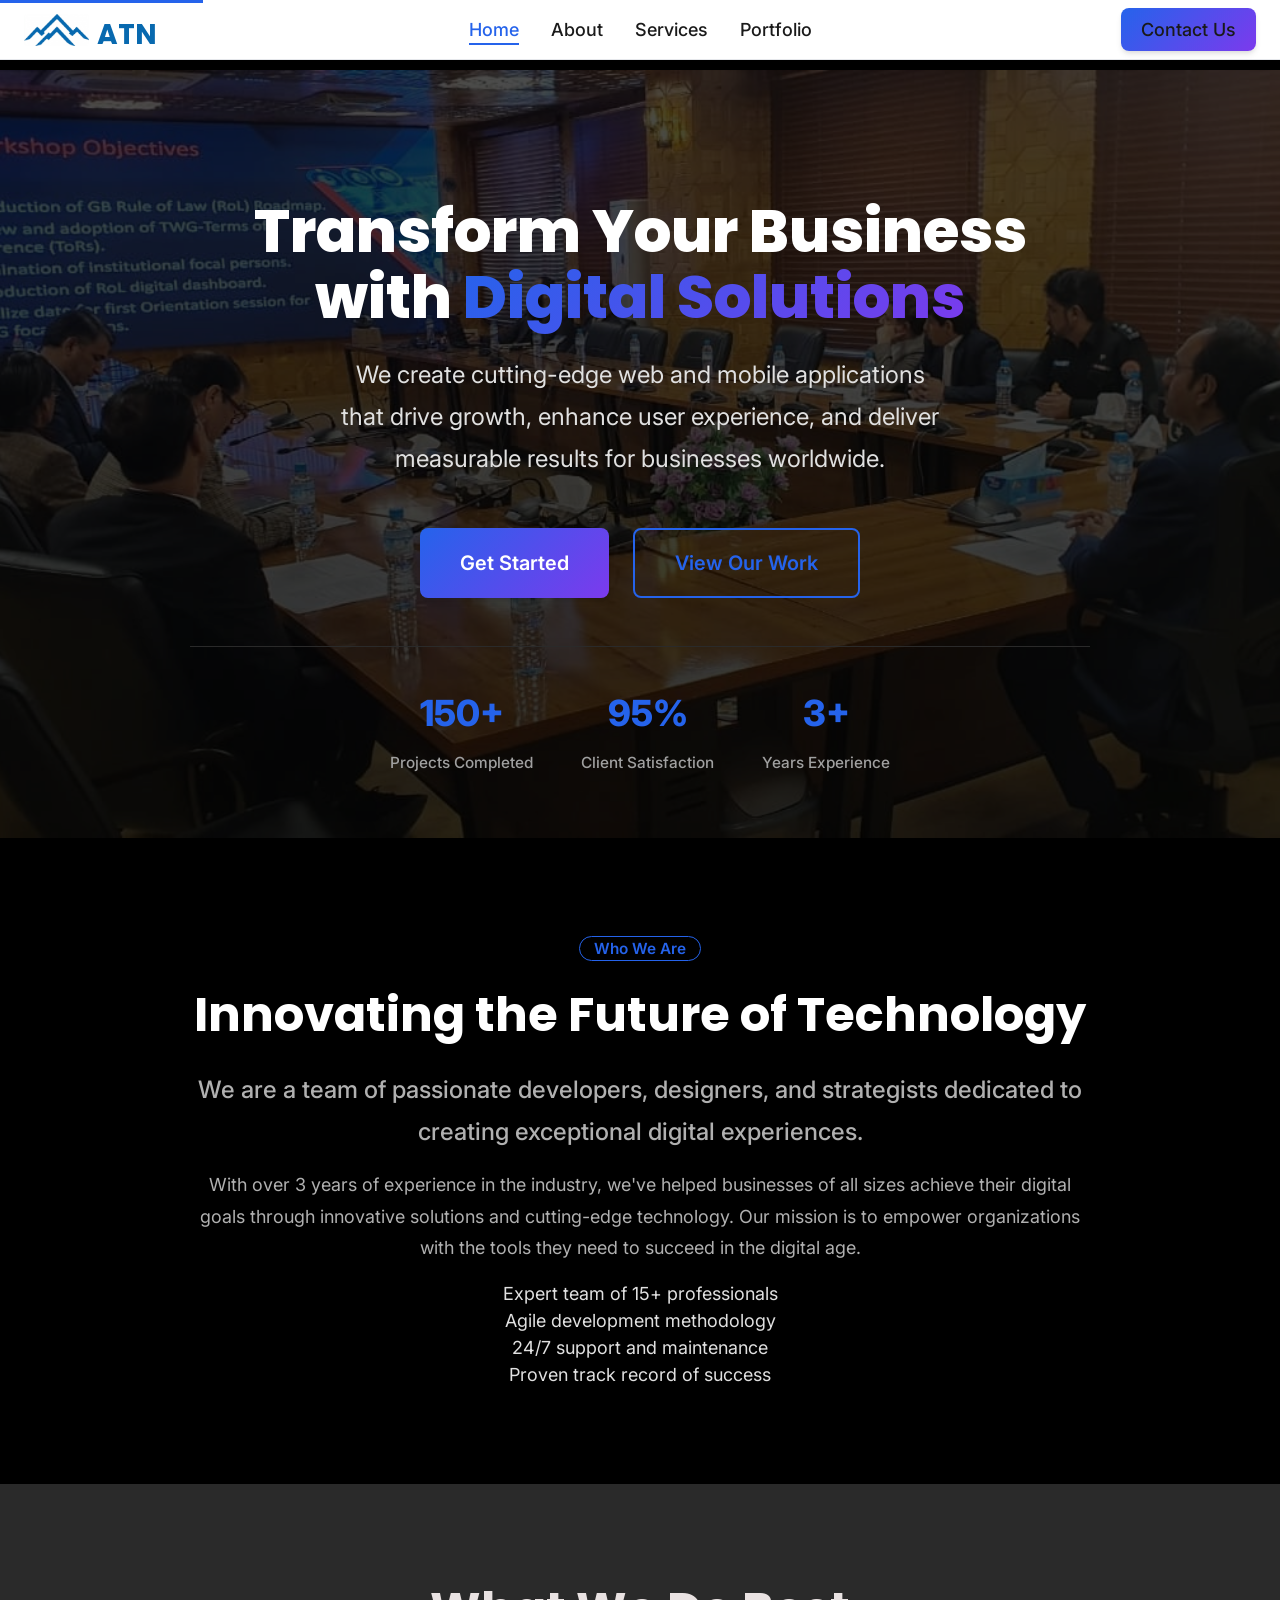
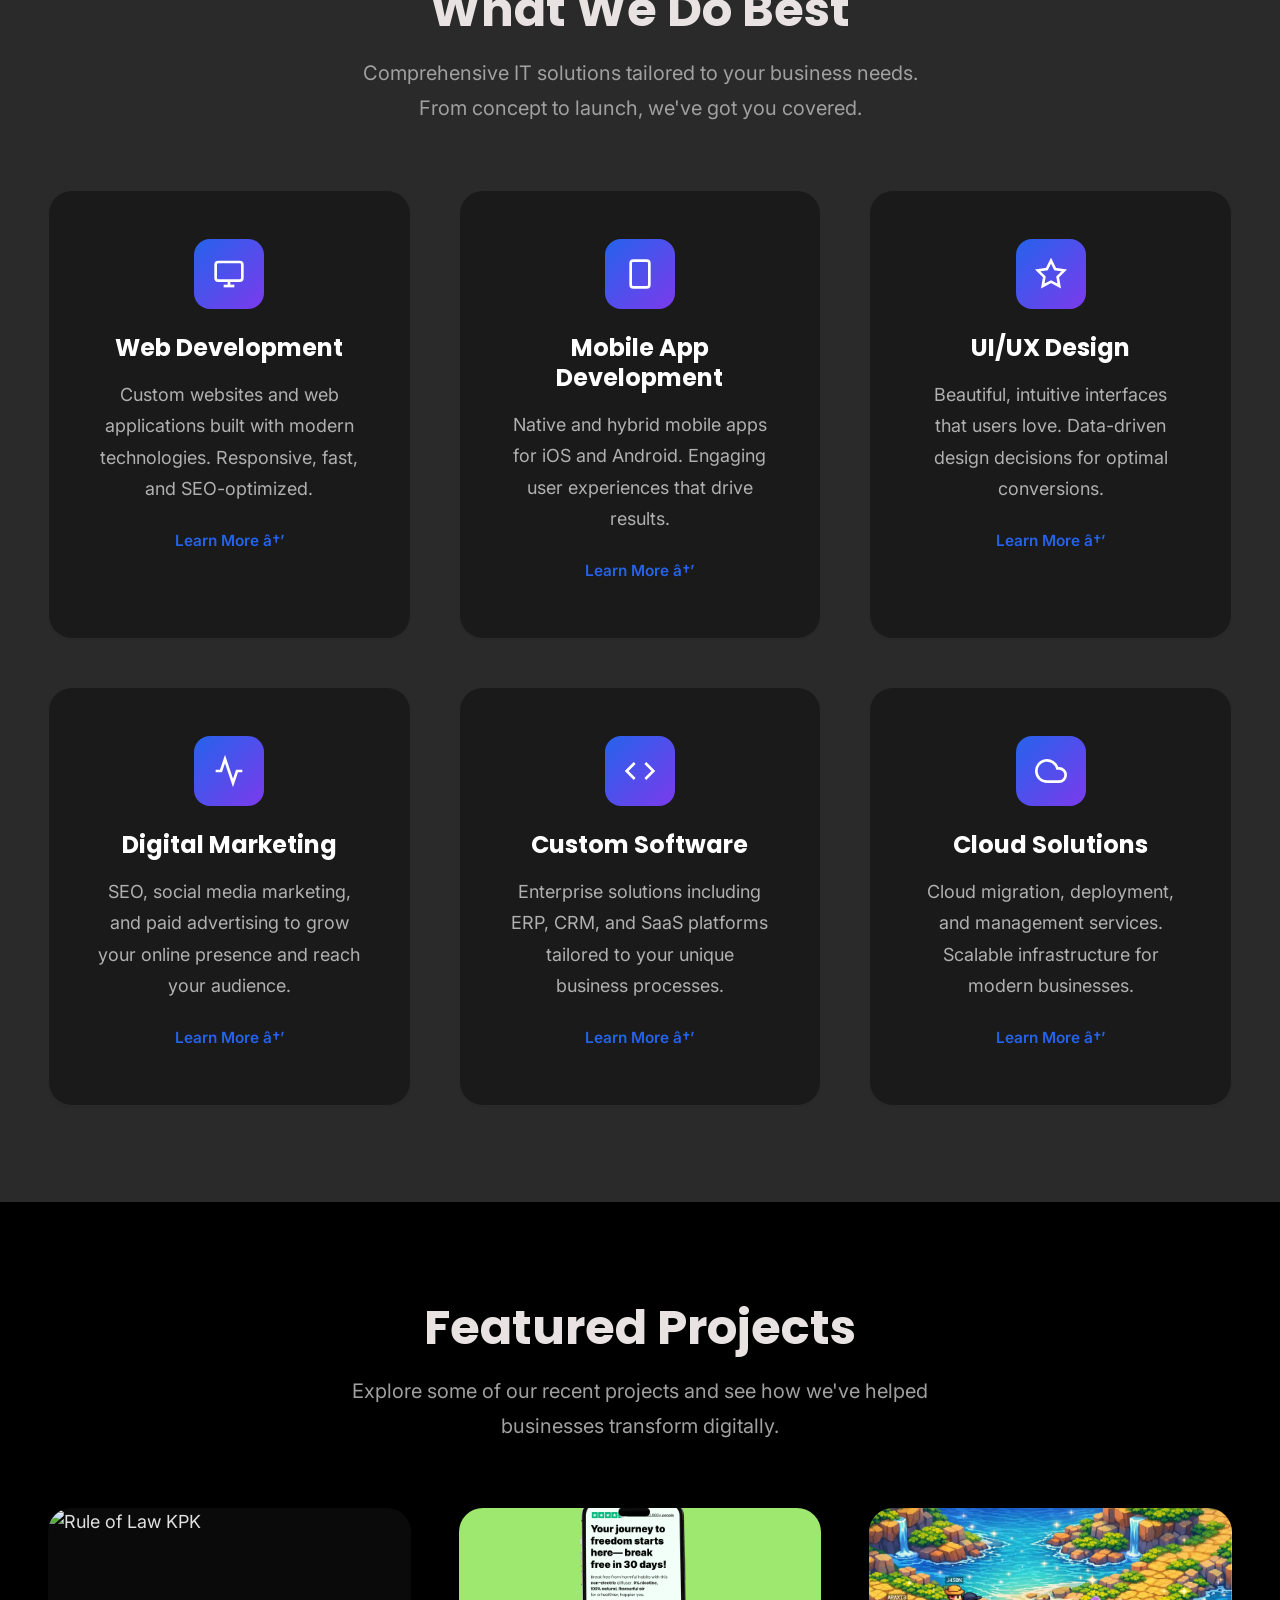
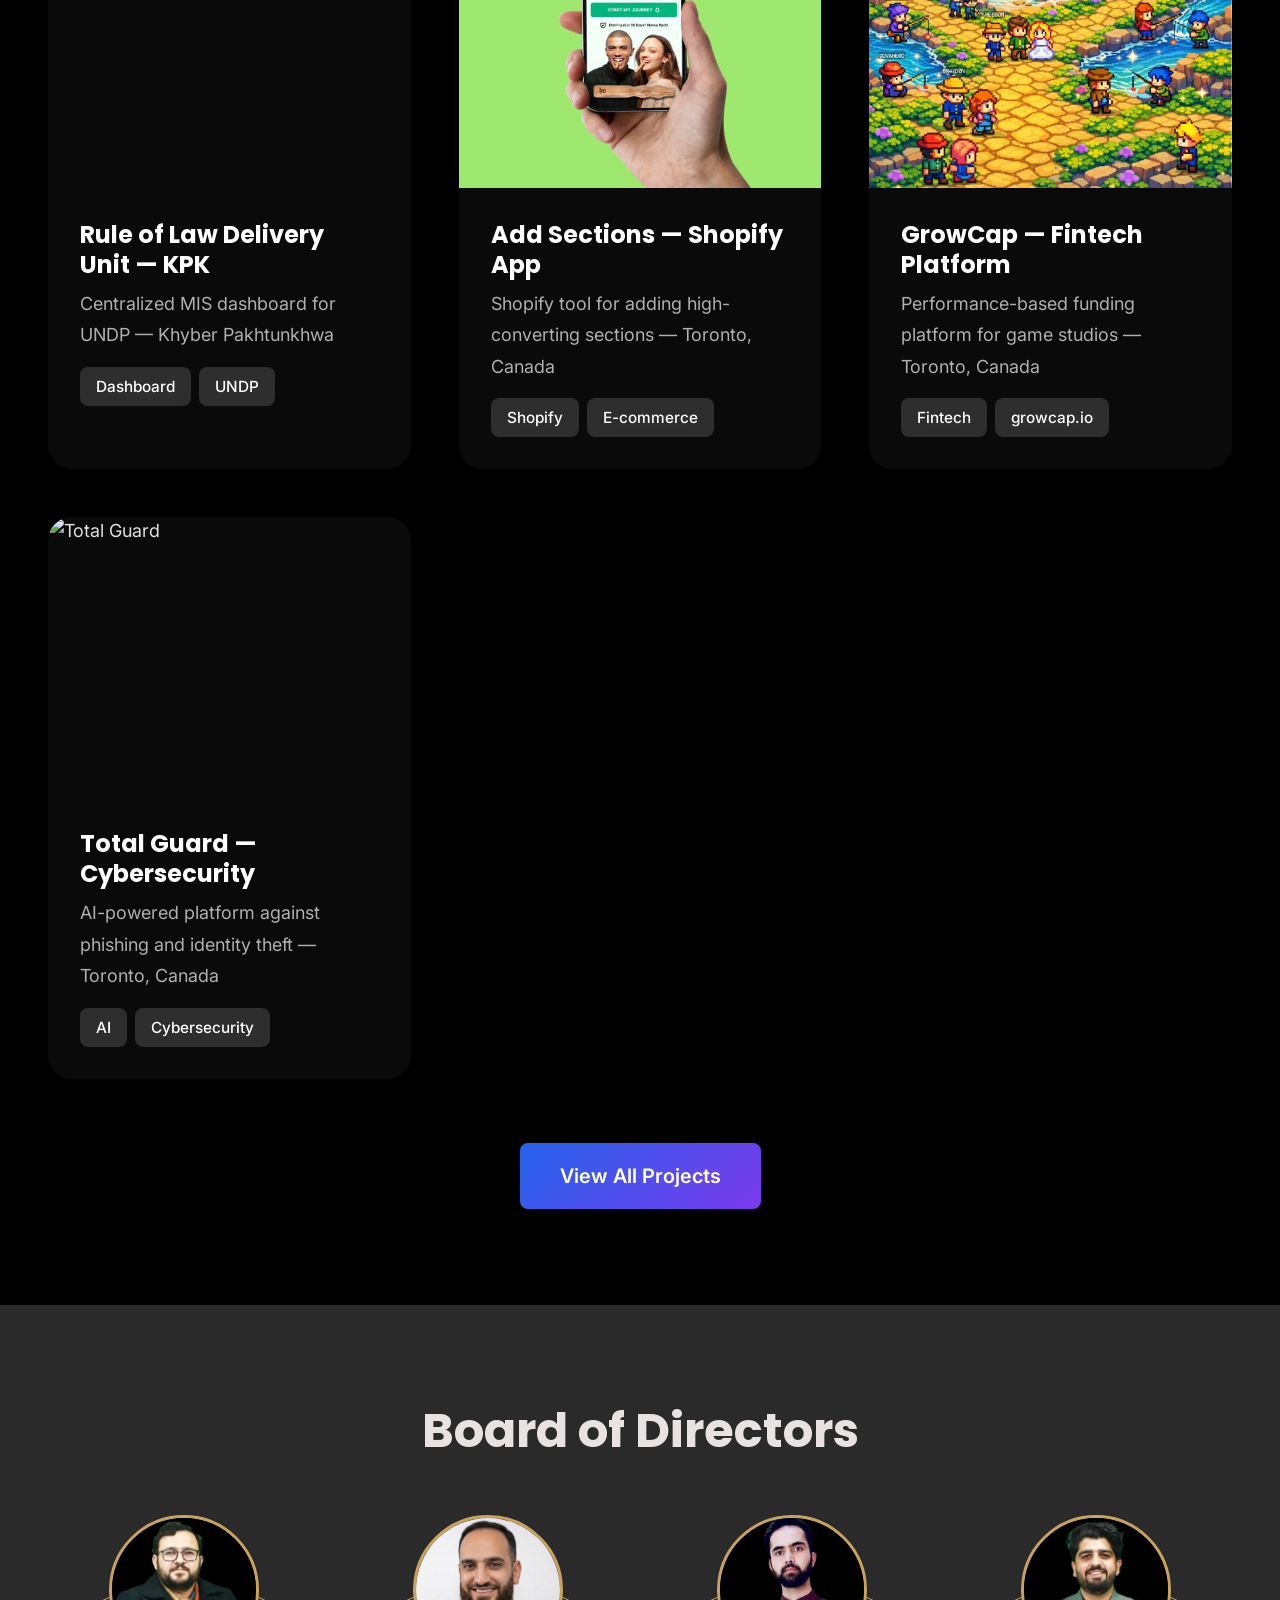
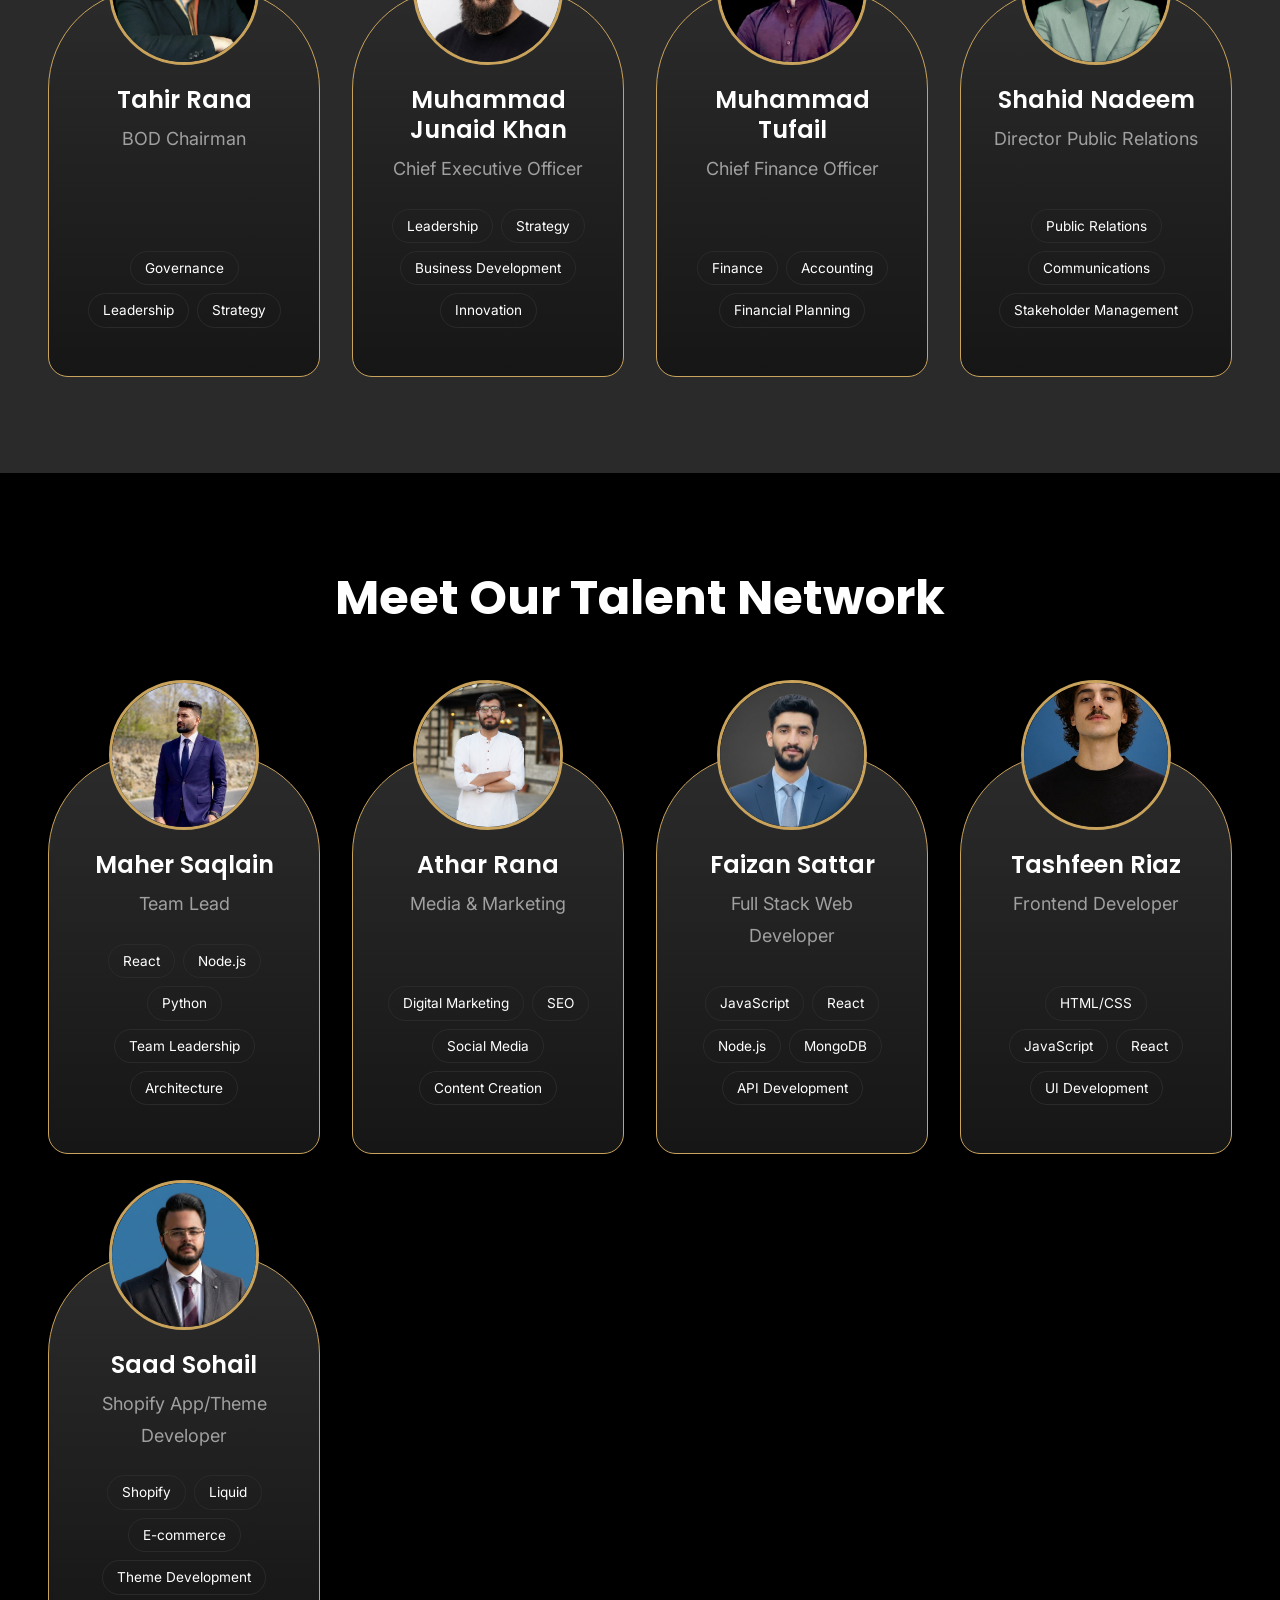
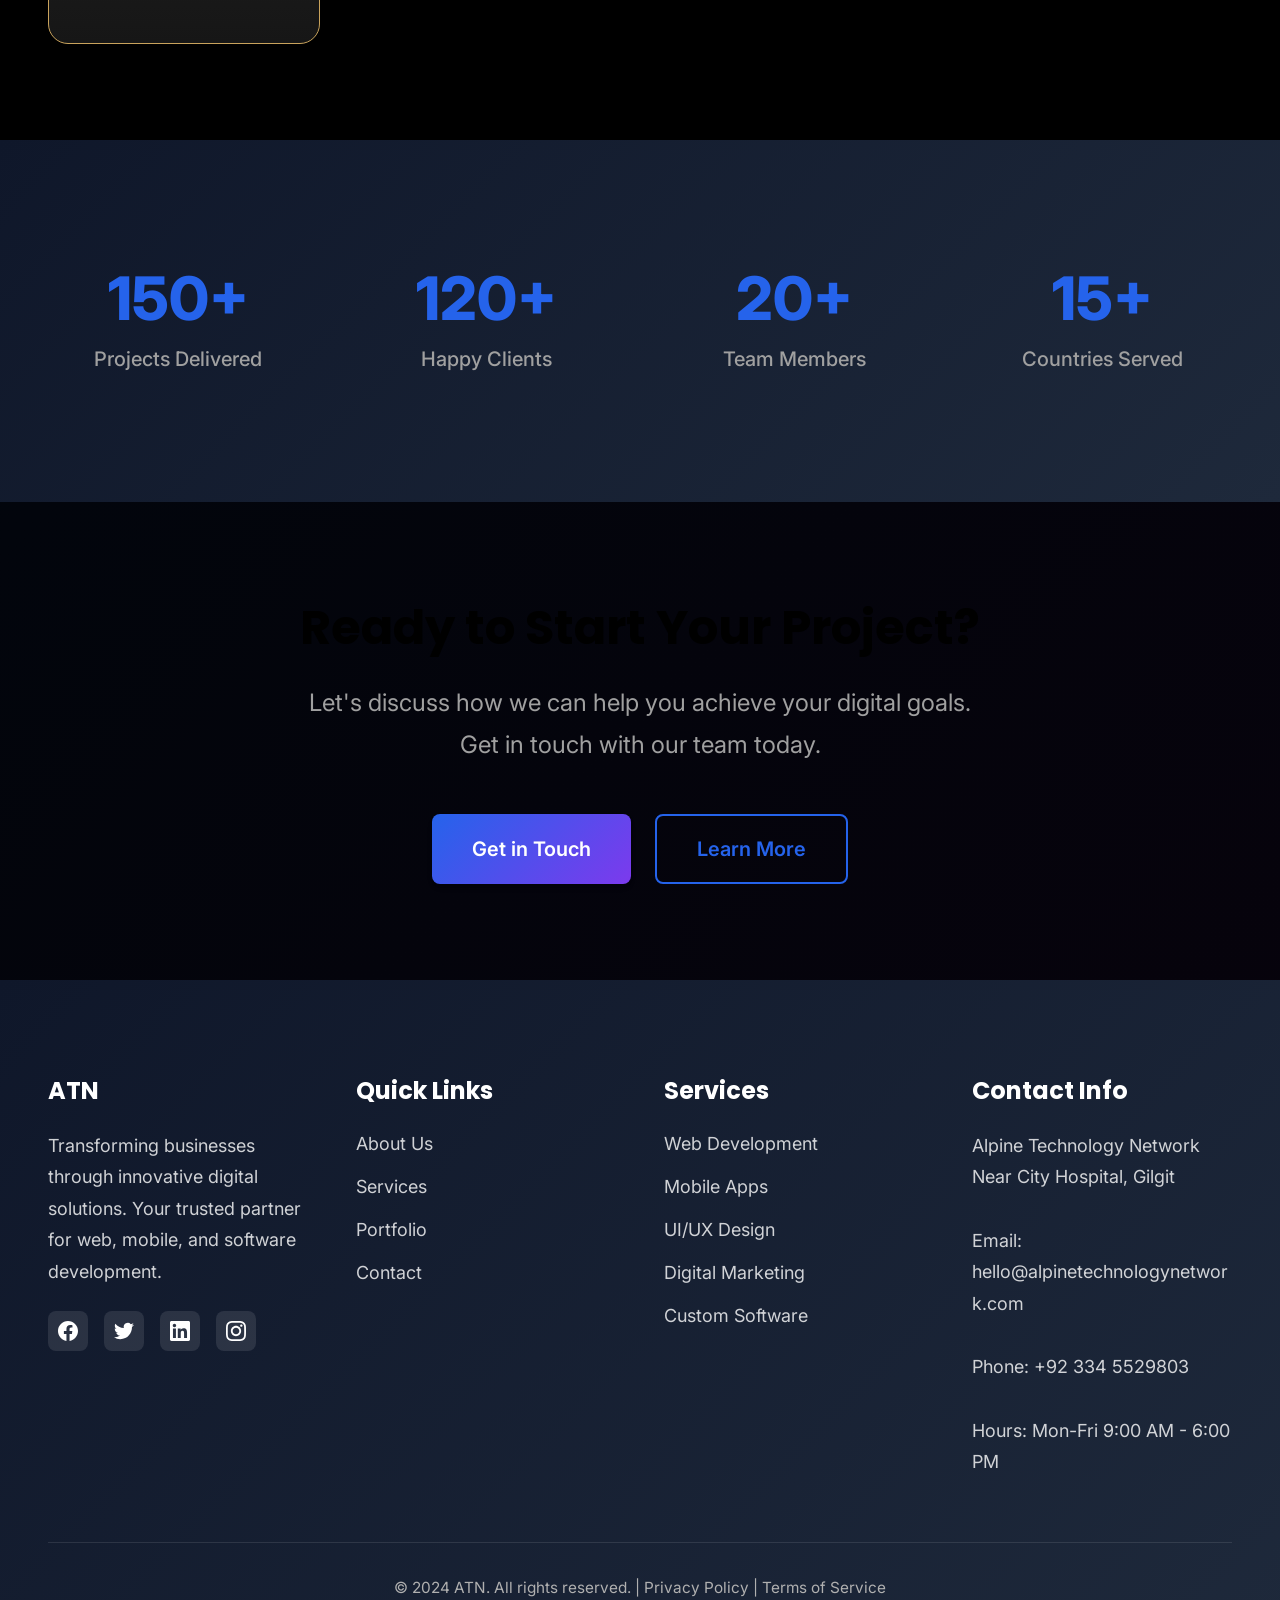
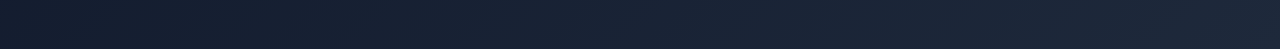
==== commit 6f7c47ea: "Center talent network header and remove Apply as a Developer button" ====
--- a/index.html
+++ b/index.html
@@ -391,7 +391,6 @@
                     <div class="talent-network-title">
                         <h2>Meet Our Talent Network</h2>
                     </div>
-                    <a href="careers.html" class="btn btn-primary">Apply as a Developer</a>
                 </div>
 
                 <div class="talent-network-grid">
--- a/assets/css/components.css
+++ b/assets/css/components.css
@@ -1084,8 +1084,9 @@
    ============================================ */
 .talent-network-header {
   display: flex;
-  justify-content: space-between;
-  align-items: flex-start;
+  justify-content: center;
+  align-items: center;
+  text-align: center;
   margin-bottom: var(--spacing-2xl);
   gap: var(--spacing-lg);
 }
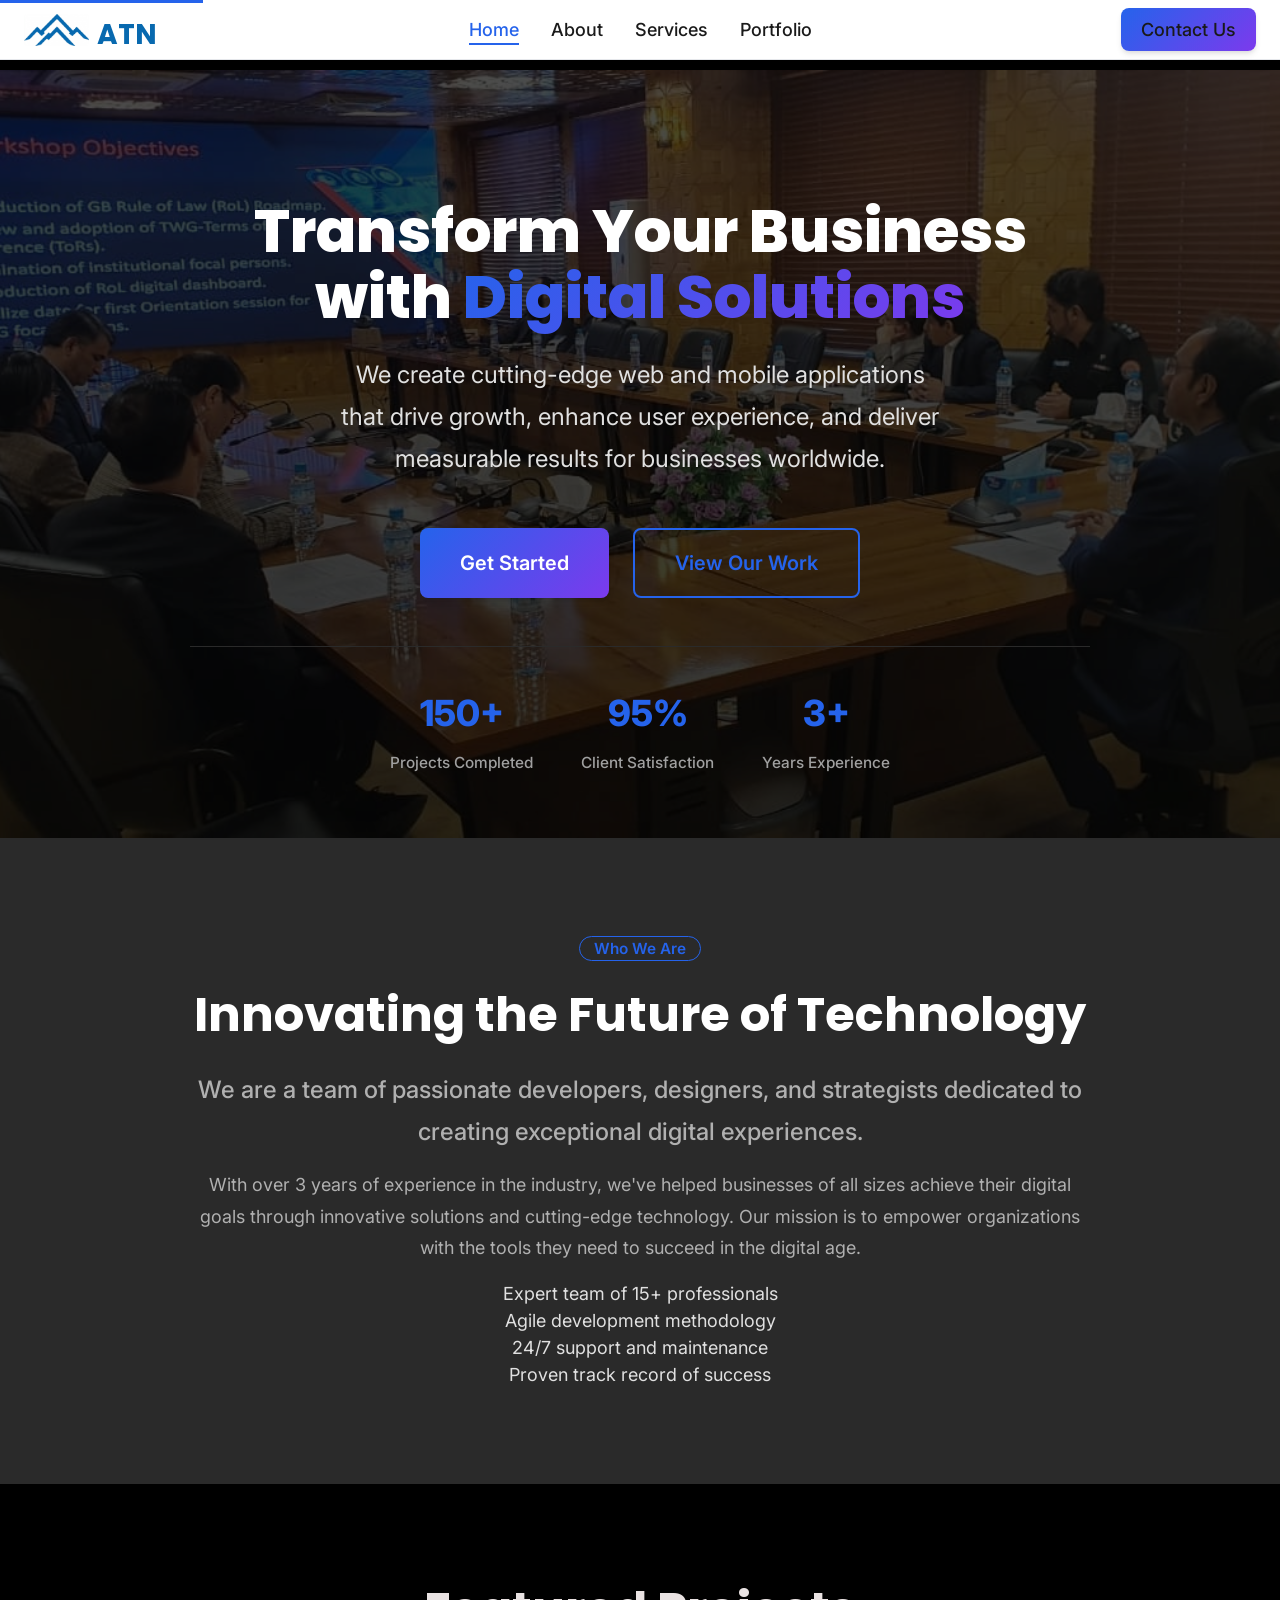
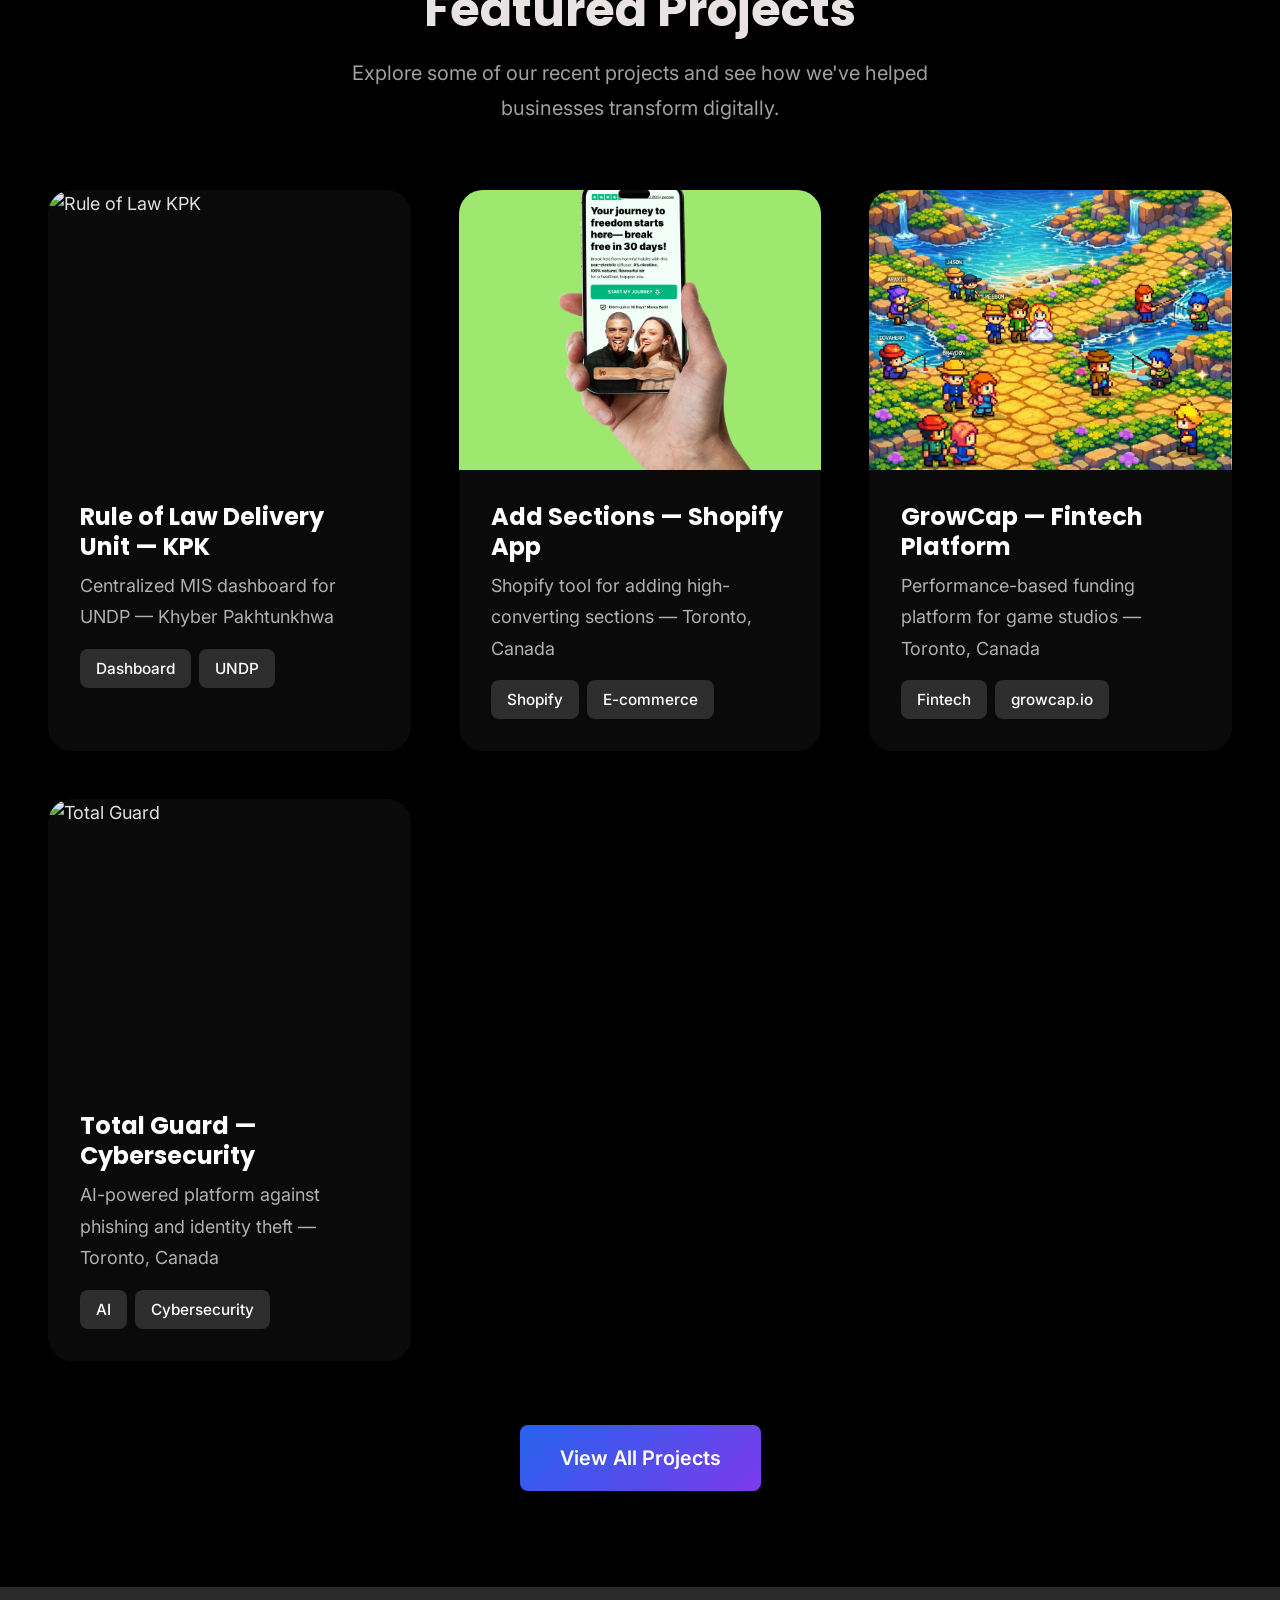
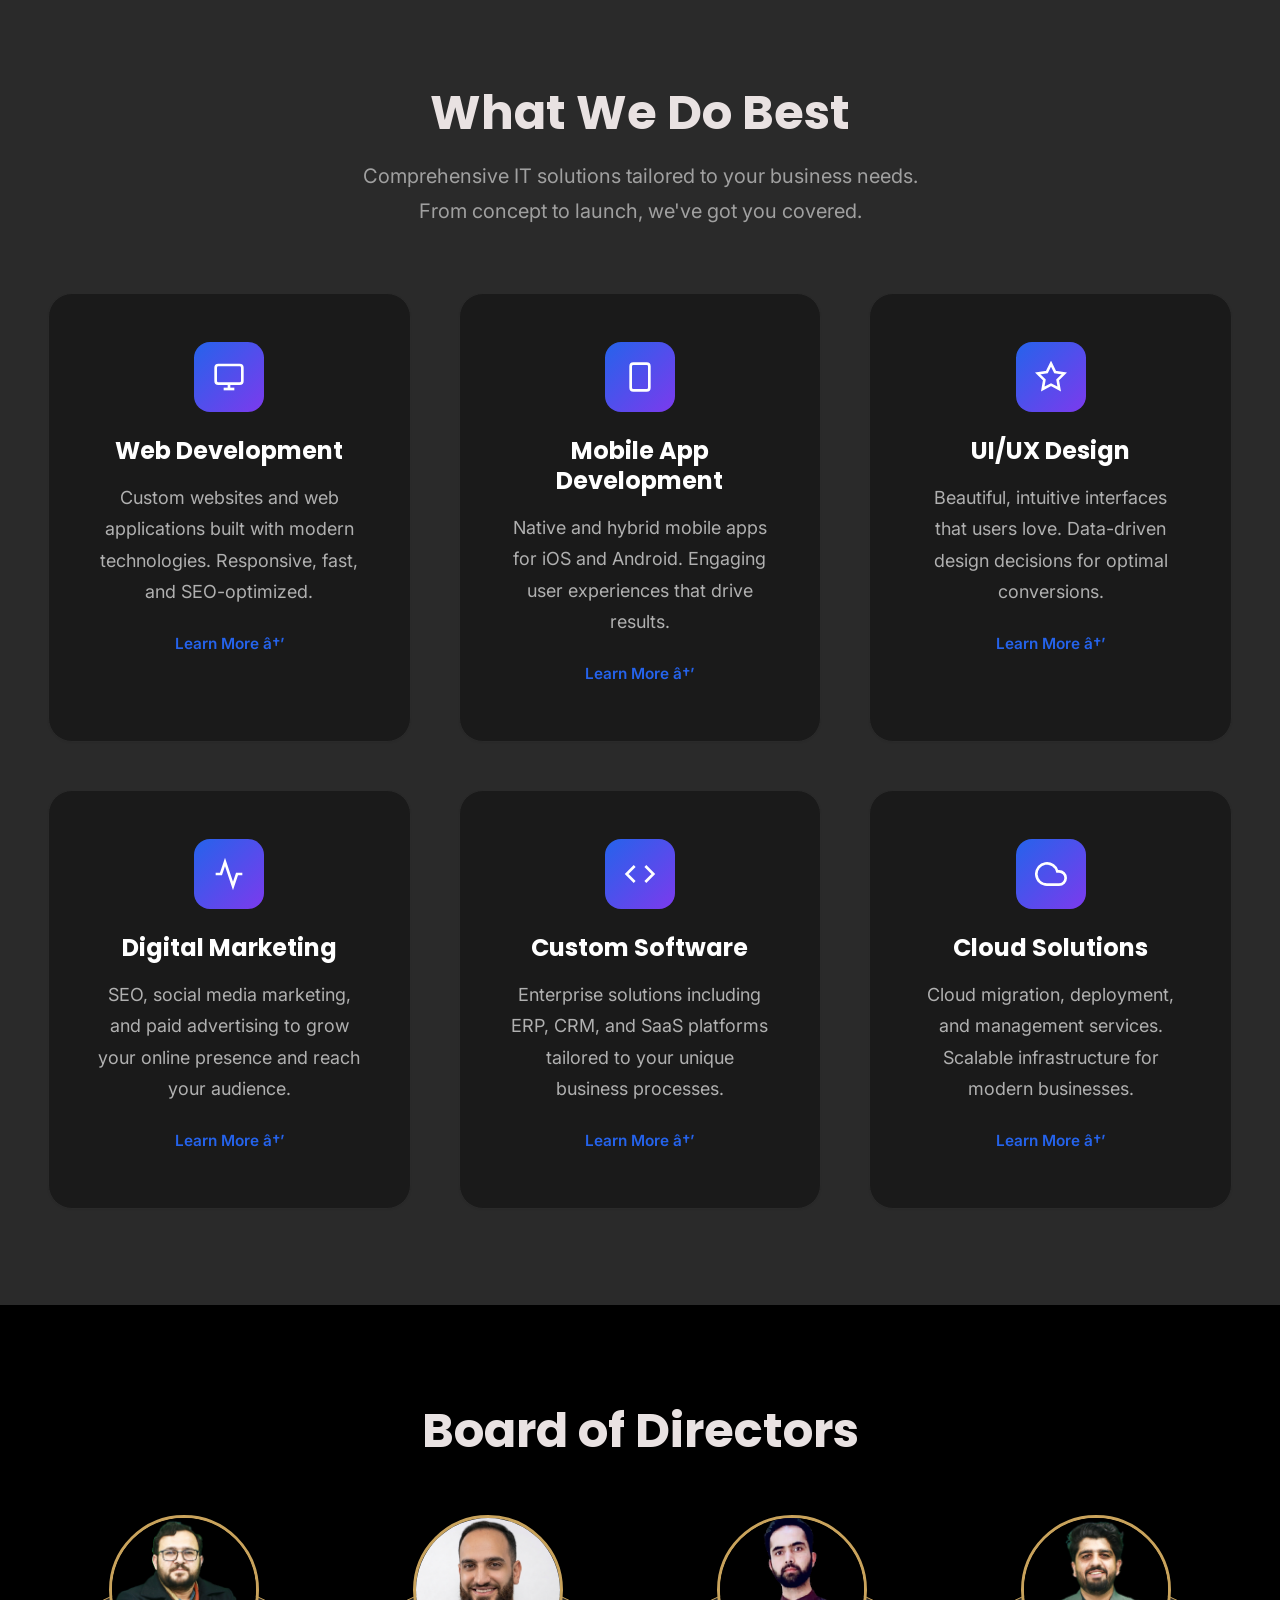
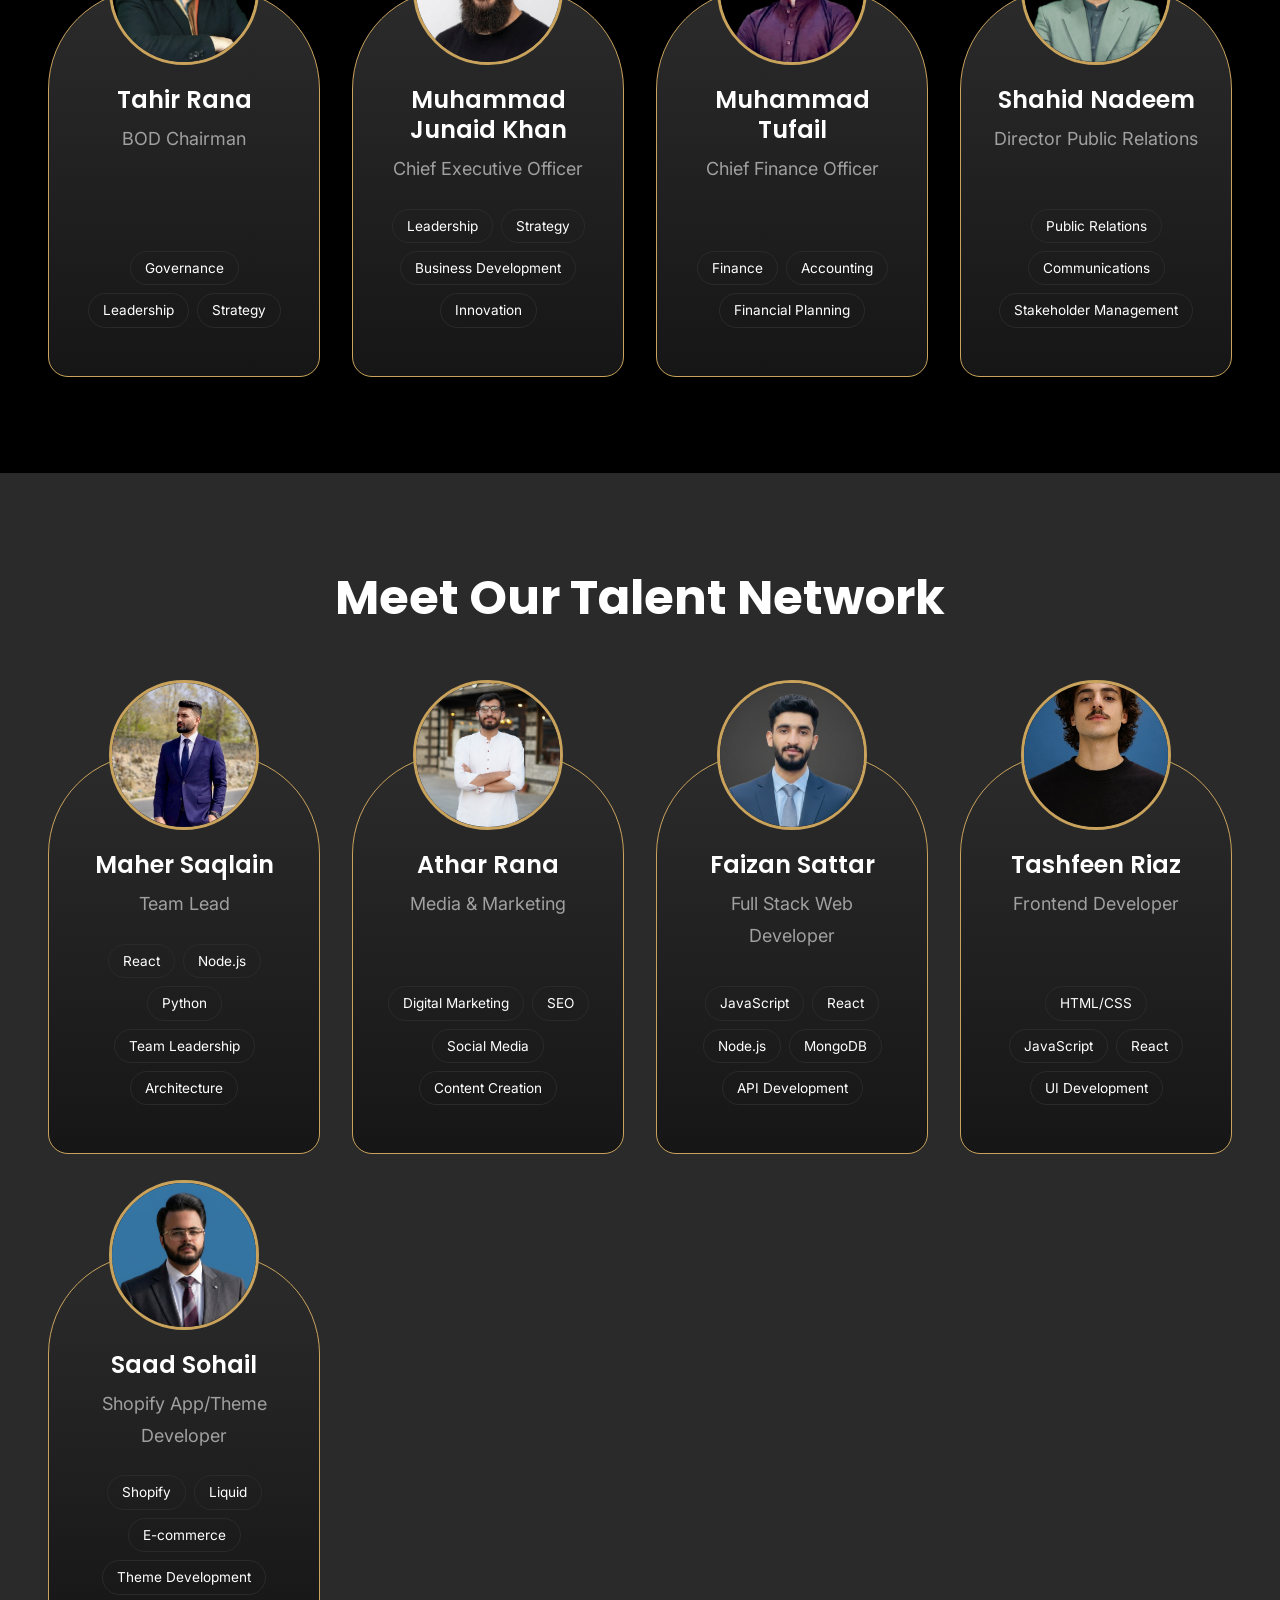
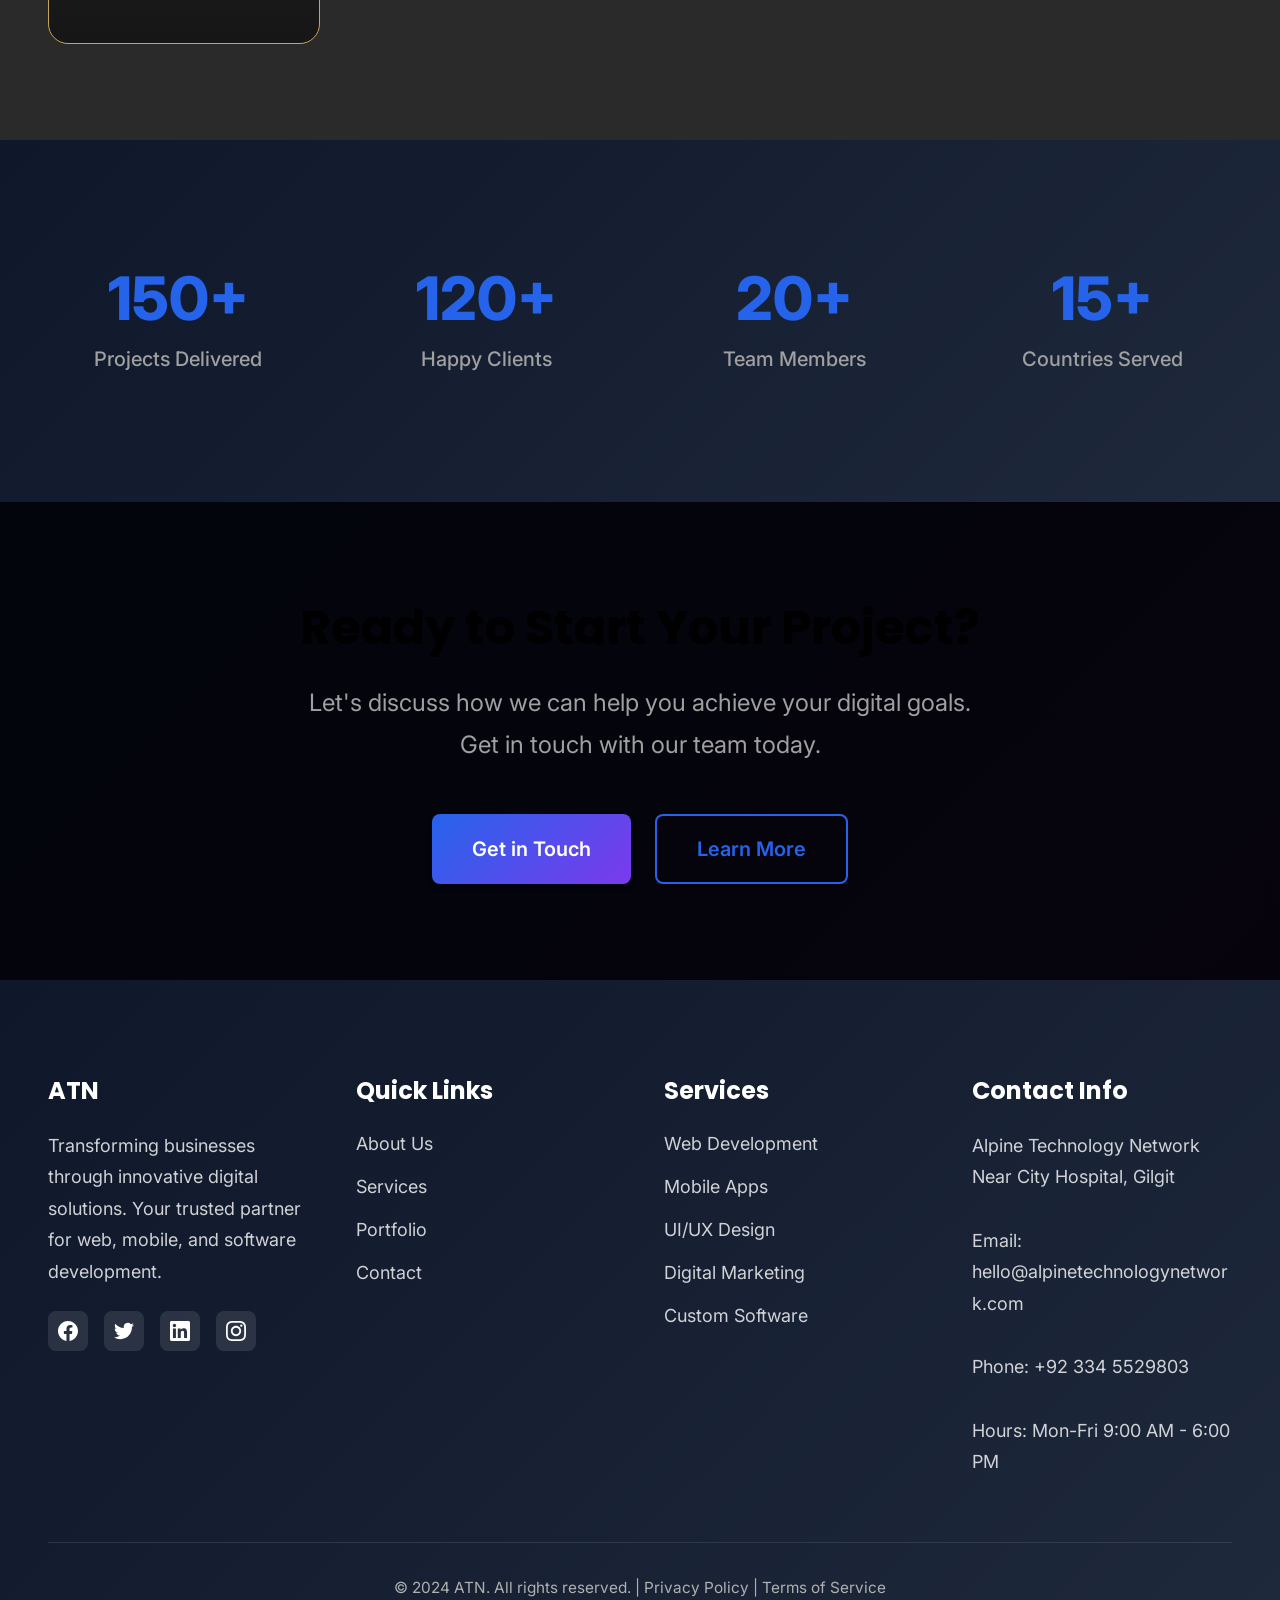
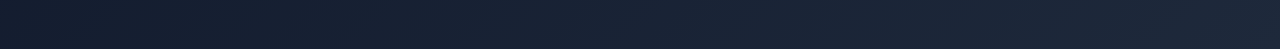
==== commit 49ad8622: "Swap Featured Projects/Services order and align section backgrounds on homepage" ====
--- a/index.html
+++ b/index.html
@@ -129,7 +129,7 @@
         <!-- ============================================
              ABOUT PREVIEW SECTION
              ============================================ -->
-        <section class="section about-preview">
+        <section class="section about-preview bg-light">
             <div class="container">
                 <div class="about-preview-content">
                     <div class="about-preview-text">
@@ -153,98 +153,6 @@
         </section>
 
         <!-- ============================================
-             SERVICES OVERVIEW SECTION
-             ============================================ -->
-        <section class="section bg-light services-overview">
-            <div class="container">
-                <div class="section-title">
-                    <h2 class="text-white">What We Do Best</h2>
-                    <p class="subtitle">
-                        Comprehensive IT solutions tailored to your business needs. From concept to launch, we've got you covered.
-                    </p>
-                </div>
-
-                <div class="services-grid">
-                    <!-- Service 1: Web Development -->
-                    <div class="service-card reveal">
-                        <div class="service-icon">
-                            <svg width="32" height="32" viewBox="0 0 24 24" fill="none" stroke="currentColor" stroke-width="2">
-                                <rect x="2" y="3" width="20" height="14" rx="2" ry="2"></rect>
-                                <line x1="8" y1="21" x2="16" y2="21"></line>
-                                <line x1="12" y1="17" x2="12" y2="21"></line>
-                            </svg>
-                        </div>
-                        <h3>Web Development</h3>
-                        <p>Custom websites and web applications built with modern technologies. Responsive, fast, and SEO-optimized.</p>
-                        <a href="services.html#web-development" class="btn btn-ghost btn-sm">Learn More â†’</a>
-                    </div>
-
-                    <!-- Service 2: Mobile App Development -->
-                    <div class="service-card reveal">
-                        <div class="service-icon">
-                            <svg width="32" height="32" viewBox="0 0 24 24" fill="none" stroke="currentColor" stroke-width="2">
-                                <rect x="5" y="2" width="14" height="20" rx="2" ry="2"></rect>
-                                <line x1="12" y1="18" x2="12.01" y2="18"></line>
-                            </svg>
-                        </div>
-                        <h3>Mobile App Development</h3>
-                        <p>Native and hybrid mobile apps for iOS and Android. Engaging user experiences that drive results.</p>
-                        <a href="services.html#mobile-development" class="btn btn-ghost btn-sm">Learn More â†’</a>
-                    </div>
-
-                    <!-- Service 3: UI/UX Design -->
-                    <div class="service-card reveal">
-                        <div class="service-icon">
-                            <svg width="32" height="32" viewBox="0 0 24 24" fill="none" stroke="currentColor" stroke-width="2">
-                                <path d="M12 2l3.09 6.26L22 9.27l-5 4.87 1.18 6.88L12 17.77l-6.18 3.25L7 14.14 2 9.27l6.91-1.01L12 2z"></path>
-                            </svg>
-                        </div>
-                        <h3>UI/UX Design</h3>
-                        <p>Beautiful, intuitive interfaces that users love. Data-driven design decisions for optimal conversions.</p>
-                        <a href="services.html#ui-ux-design" class="btn btn-ghost btn-sm">Learn More â†’</a>
-                    </div>
-
-                    <!-- Service 4: Digital Marketing -->
-                    <div class="service-card reveal">
-                        <div class="service-icon">
-                            <svg width="32" height="32" viewBox="0 0 24 24" fill="none" stroke="currentColor" stroke-width="2">
-                                <path d="M22 12h-4l-3 9L9 3l-3 9H2"></path>
-                            </svg>
-                        </div>
-                        <h3>Digital Marketing</h3>
-                        <p>SEO, social media marketing, and paid advertising to grow your online presence and reach your audience.</p>
-                        <a href="services.html#digital-marketing" class="btn btn-ghost btn-sm">Learn More â†’</a>
-                    </div>
-
-                    <!-- Service 5: Custom Software -->
-                    <div class="service-card reveal">
-                        <div class="service-icon">
-                            <svg width="32" height="32" viewBox="0 0 24 24" fill="none" stroke="currentColor" stroke-width="2">
-                                <polyline points="16 18 22 12 16 6"></polyline>
-                                <polyline points="8 6 2 12 8 18"></polyline>
-                            </svg>
-                        </div>
-                        <h3>Custom Software</h3>
-                        <p>Enterprise solutions including ERP, CRM, and SaaS platforms tailored to your unique business processes.</p>
-                        <a href="services.html#custom-software" class="btn btn-ghost btn-sm">Learn More â†’</a>
-                    </div>
-
-                    <!-- Service 6: Cloud Solutions -->
-                    <div class="service-card reveal">
-                        <div class="service-icon">
-                            <svg width="32" height="32" viewBox="0 0 24 24" fill="none" stroke="currentColor" stroke-width="2">
-                                <path d="M18 10h-1.26A8 8 0 1 0 9 20h9a5 5 0 0 0 0-10z"></path>
-                            </svg>
-                        </div>
-                        <h3>Cloud Solutions</h3>
-                        <p>Cloud migration, deployment, and management services. Scalable infrastructure for modern businesses.</p>
-                        <a href="services.html#cloud-solutions" class="btn btn-ghost btn-sm">Learn More â†’</a>
-                    </div>
-                </div>
-            </div>
-        </section>
-
-        <!-- ============================================
              PORTFOLIO PREVIEW SECTION
              ============================================ -->
         <section class="section portfolio-preview">
@@ -317,9 +225,101 @@
         </section>
 
         <!-- ============================================
+             SERVICES OVERVIEW SECTION
+             ============================================ -->
+        <section class="section bg-light services-overview">
+            <div class="container">
+                <div class="section-title">
+                    <h2 class="text-white">What We Do Best</h2>
+                    <p class="subtitle">
+                        Comprehensive IT solutions tailored to your business needs. From concept to launch, we've got you covered.
+                    </p>
+                </div>
+
+                <div class="services-grid">
+                    <!-- Service 1: Web Development -->
+                    <div class="service-card reveal">
+                        <div class="service-icon">
+                            <svg width="32" height="32" viewBox="0 0 24 24" fill="none" stroke="currentColor" stroke-width="2">
+                                <rect x="2" y="3" width="20" height="14" rx="2" ry="2"></rect>
+                                <line x1="8" y1="21" x2="16" y2="21"></line>
+                                <line x1="12" y1="17" x2="12" y2="21"></line>
+                            </svg>
+                        </div>
+                        <h3>Web Development</h3>
+                        <p>Custom websites and web applications built with modern technologies. Responsive, fast, and SEO-optimized.</p>
+                        <a href="services.html#web-development" class="btn btn-ghost btn-sm">Learn More â†’</a>
+                    </div>
+
+                    <!-- Service 2: Mobile App Development -->
+                    <div class="service-card reveal">
+                        <div class="service-icon">
+                            <svg width="32" height="32" viewBox="0 0 24 24" fill="none" stroke="currentColor" stroke-width="2">
+                                <rect x="5" y="2" width="14" height="20" rx="2" ry="2"></rect>
+                                <line x1="12" y1="18" x2="12.01" y2="18"></line>
+                            </svg>
+                        </div>
+                        <h3>Mobile App Development</h3>
+                        <p>Native and hybrid mobile apps for iOS and Android. Engaging user experiences that drive results.</p>
+                        <a href="services.html#mobile-development" class="btn btn-ghost btn-sm">Learn More â†’</a>
+                    </div>
+
+                    <!-- Service 3: UI/UX Design -->
+                    <div class="service-card reveal">
+                        <div class="service-icon">
+                            <svg width="32" height="32" viewBox="0 0 24 24" fill="none" stroke="currentColor" stroke-width="2">
+                                <path d="M12 2l3.09 6.26L22 9.27l-5 4.87 1.18 6.88L12 17.77l-6.18 3.25L7 14.14 2 9.27l6.91-1.01L12 2z"></path>
+                            </svg>
+                        </div>
+                        <h3>UI/UX Design</h3>
+                        <p>Beautiful, intuitive interfaces that users love. Data-driven design decisions for optimal conversions.</p>
+                        <a href="services.html#ui-ux-design" class="btn btn-ghost btn-sm">Learn More â†’</a>
+                    </div>
+
+                    <!-- Service 4: Digital Marketing -->
+                    <div class="service-card reveal">
+                        <div class="service-icon">
+                            <svg width="32" height="32" viewBox="0 0 24 24" fill="none" stroke="currentColor" stroke-width="2">
+                                <path d="M22 12h-4l-3 9L9 3l-3 9H2"></path>
+                            </svg>
+                        </div>
+                        <h3>Digital Marketing</h3>
+                        <p>SEO, social media marketing, and paid advertising to grow your online presence and reach your audience.</p>
+                        <a href="services.html#digital-marketing" class="btn btn-ghost btn-sm">Learn More â†’</a>
+                    </div>
+
+                    <!-- Service 5: Custom Software -->
+                    <div class="service-card reveal">
+                        <div class="service-icon">
+                            <svg width="32" height="32" viewBox="0 0 24 24" fill="none" stroke="currentColor" stroke-width="2">
+                                <polyline points="16 18 22 12 16 6"></polyline>
+                                <polyline points="8 6 2 12 8 18"></polyline>
+                            </svg>
+                        </div>
+                        <h3>Custom Software</h3>
+                        <p>Enterprise solutions including ERP, CRM, and SaaS platforms tailored to your unique business processes.</p>
+                        <a href="services.html#custom-software" class="btn btn-ghost btn-sm">Learn More â†’</a>
+                    </div>
+
+                    <!-- Service 6: Cloud Solutions -->
+                    <div class="service-card reveal">
+                        <div class="service-icon">
+                            <svg width="32" height="32" viewBox="0 0 24 24" fill="none" stroke="currentColor" stroke-width="2">
+                                <path d="M18 10h-1.26A8 8 0 1 0 9 20h9a5 5 0 0 0 0-10z"></path>
+                            </svg>
+                        </div>
+                        <h3>Cloud Solutions</h3>
+                        <p>Cloud migration, deployment, and management services. Scalable infrastructure for modern businesses.</p>
+                        <a href="services.html#cloud-solutions" class="btn btn-ghost btn-sm">Learn More â†’</a>
+                    </div>
+                </div>
+            </div>
+        </section>
+
+        <!-- ============================================
              BOARD OF DIRECTORS SECTION
              ============================================ -->
-        <section class="section bg-light">
+        <section class="section">
             <div class="container">
                 <div class="section-title">
                     <h2 class="text-white" style="margin-bottom: 8rem;">Board of Directors</h2>
@@ -385,7 +385,7 @@
         <!-- ============================================
              TALENT NETWORK SECTION
              ============================================ -->
-        <section class="section">
+        <section class="section bg-light">
             <div class="container">
                 <div class="talent-network-header" style="margin-bottom: 8rem;">
                     <div class="talent-network-title">
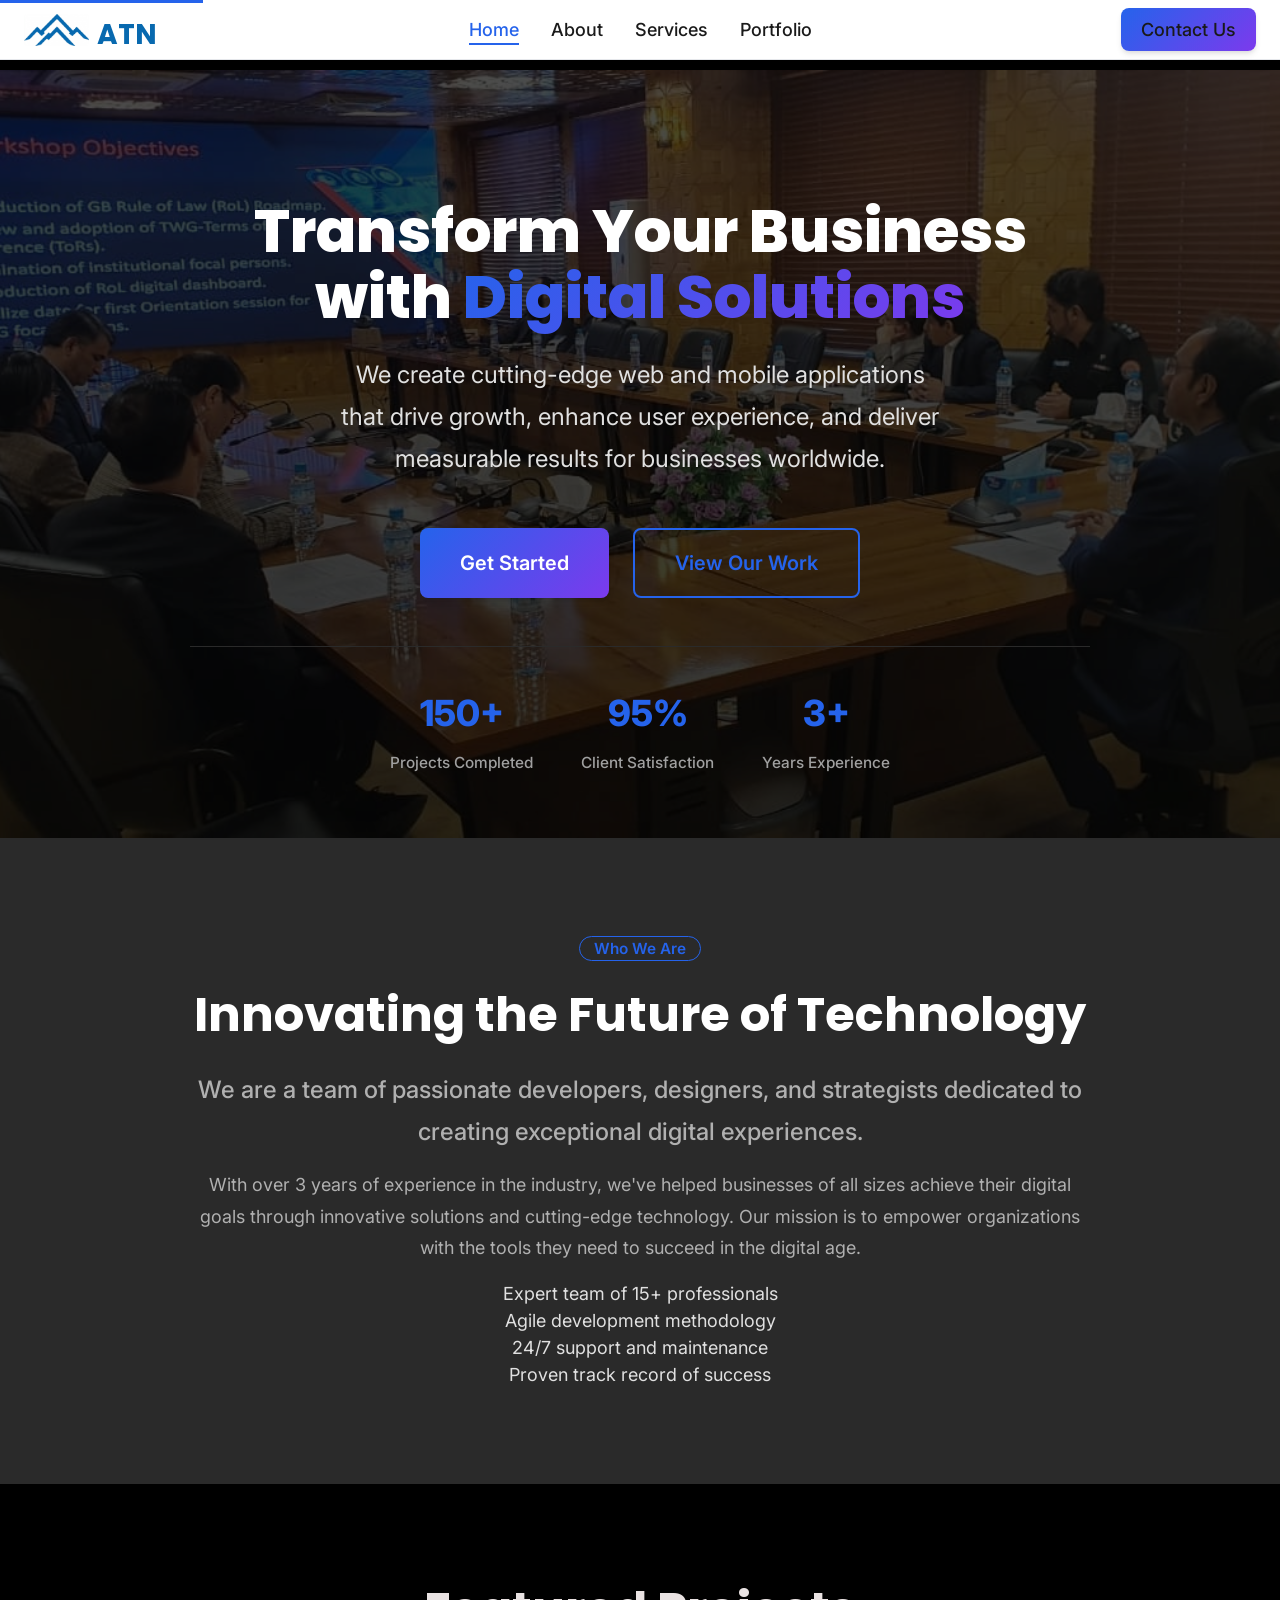
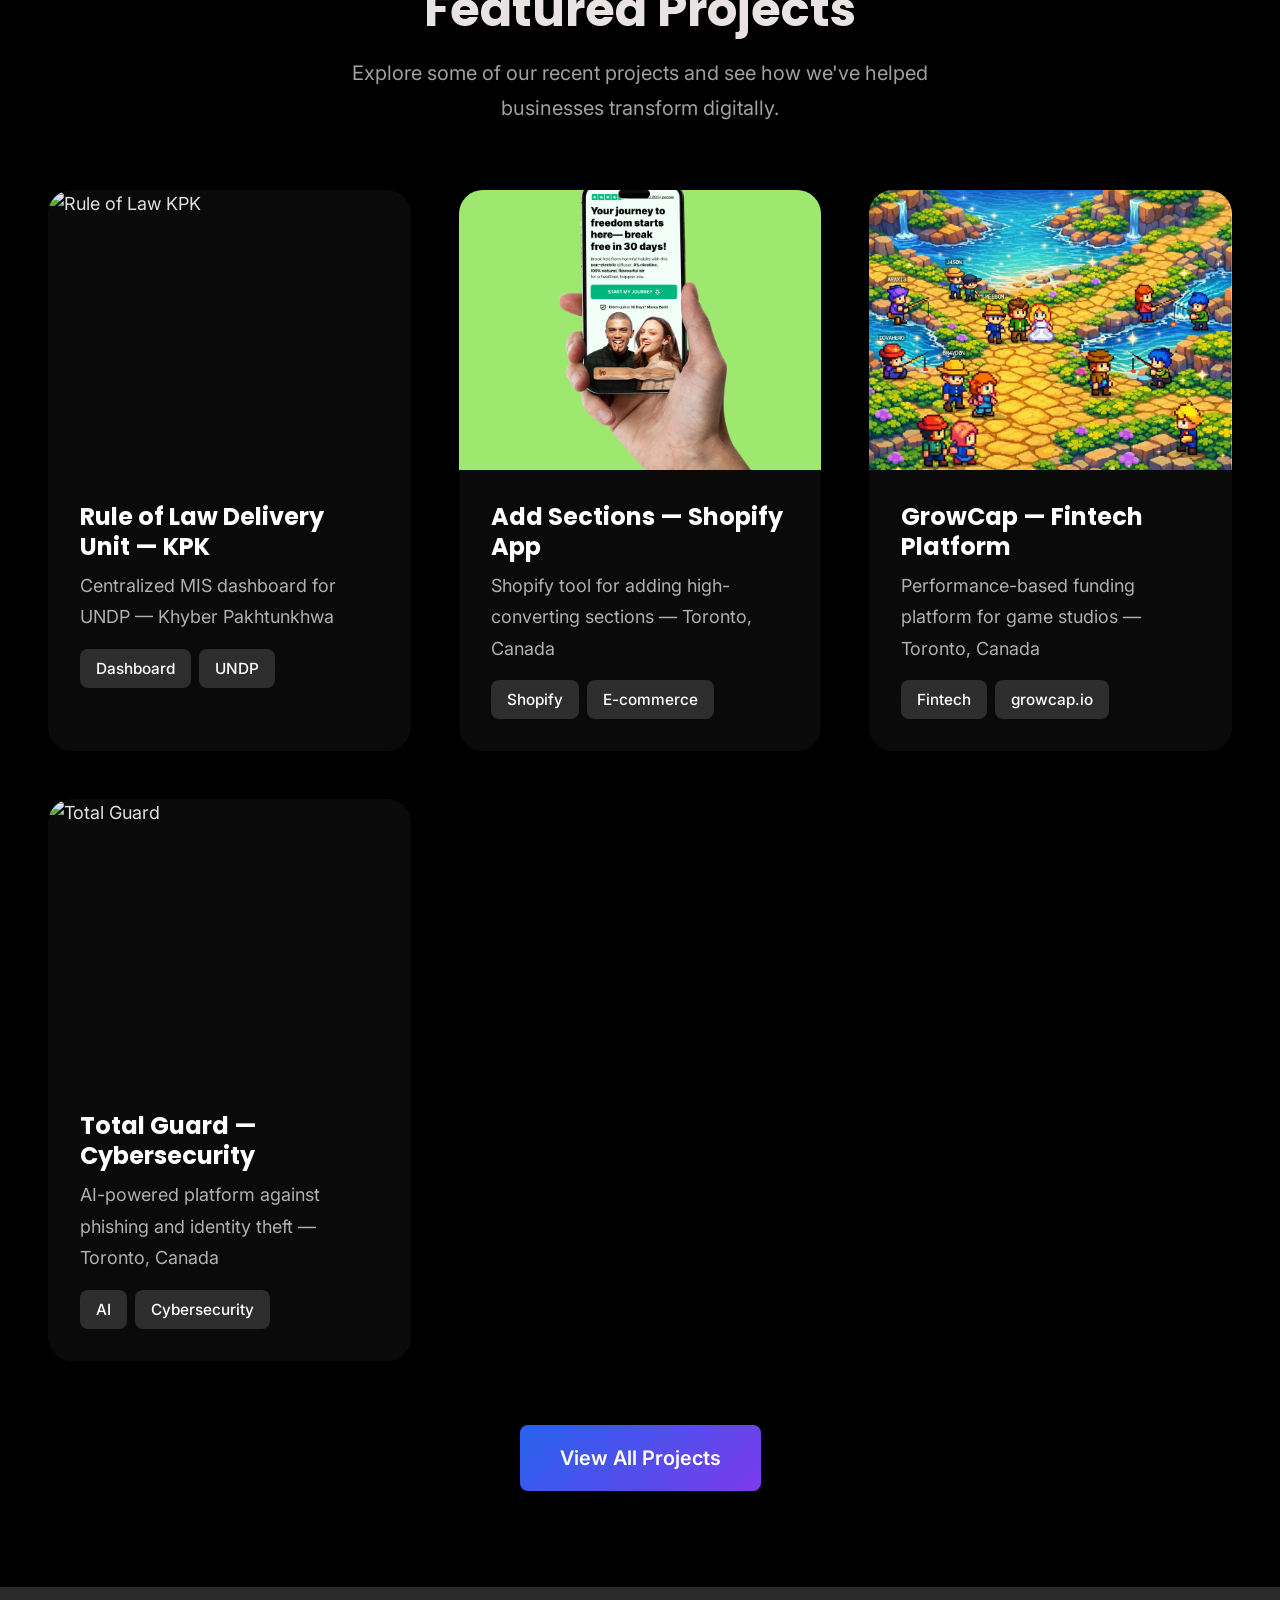
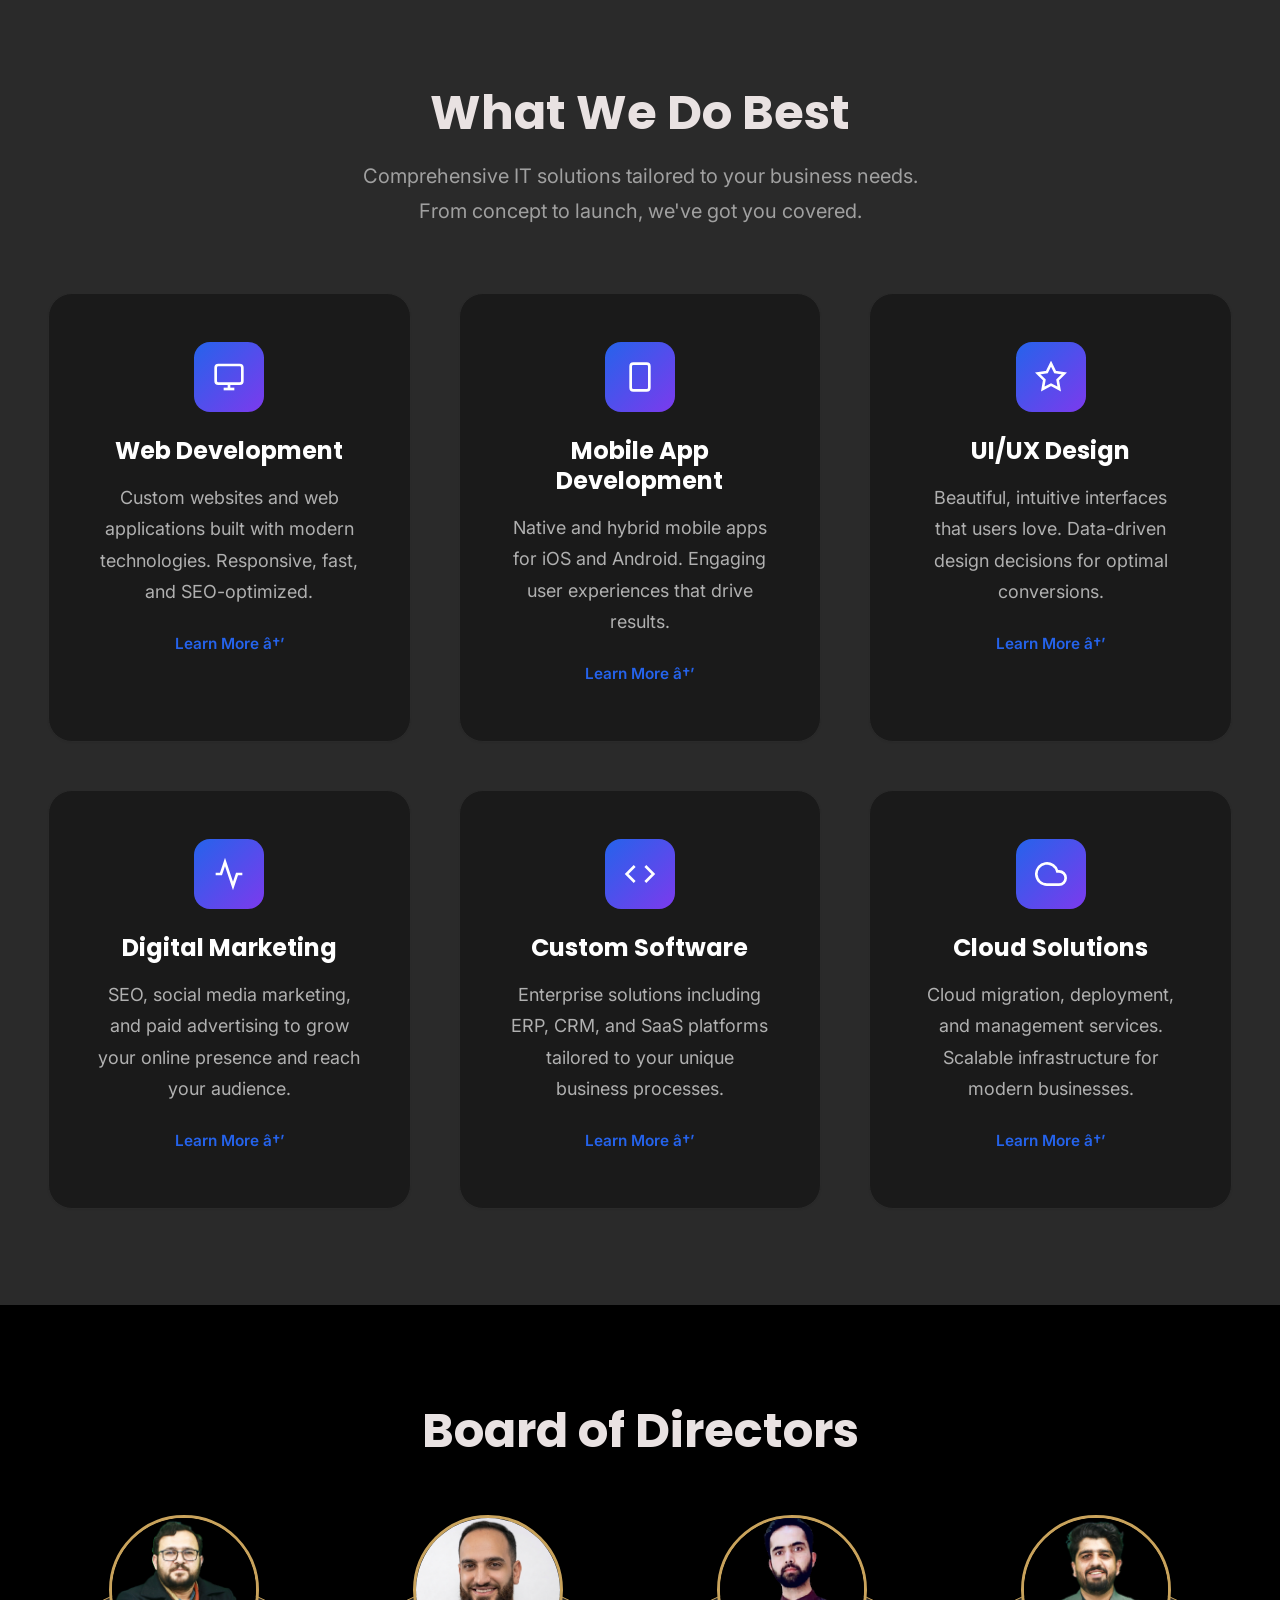
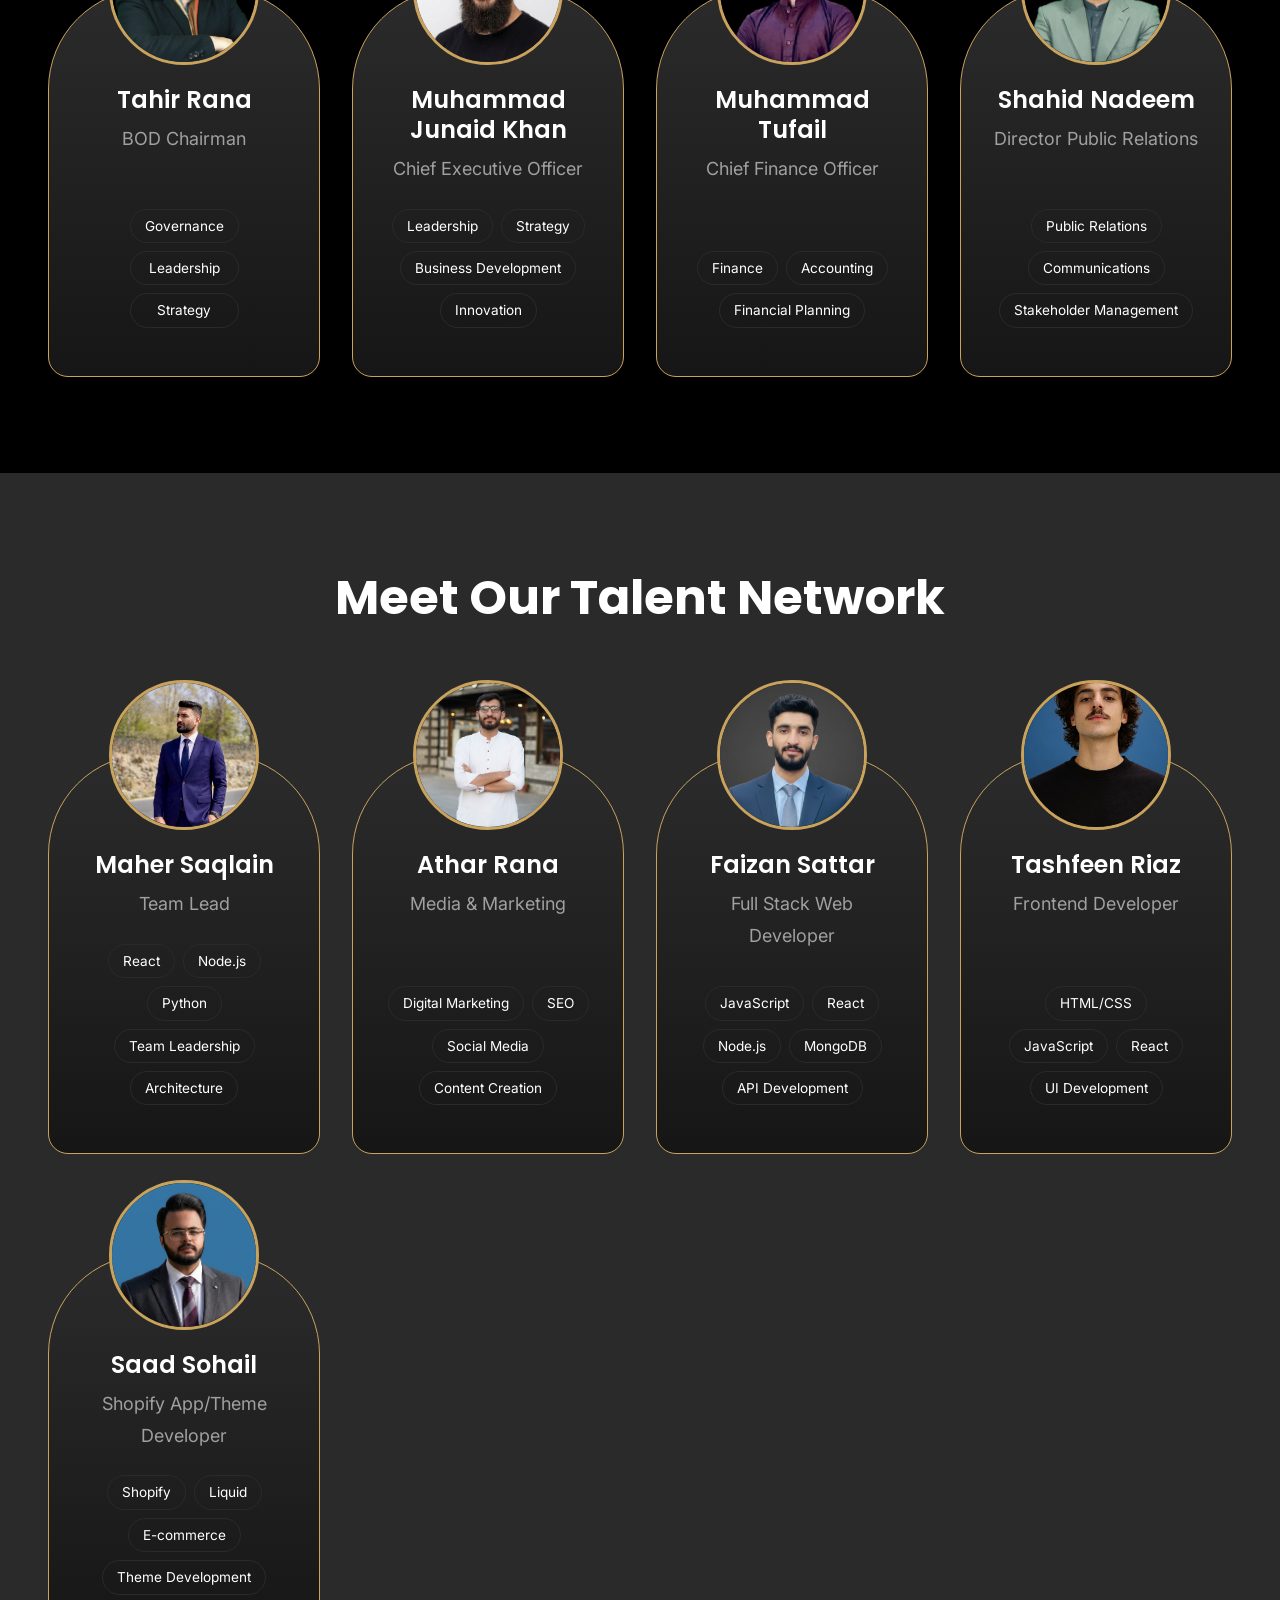
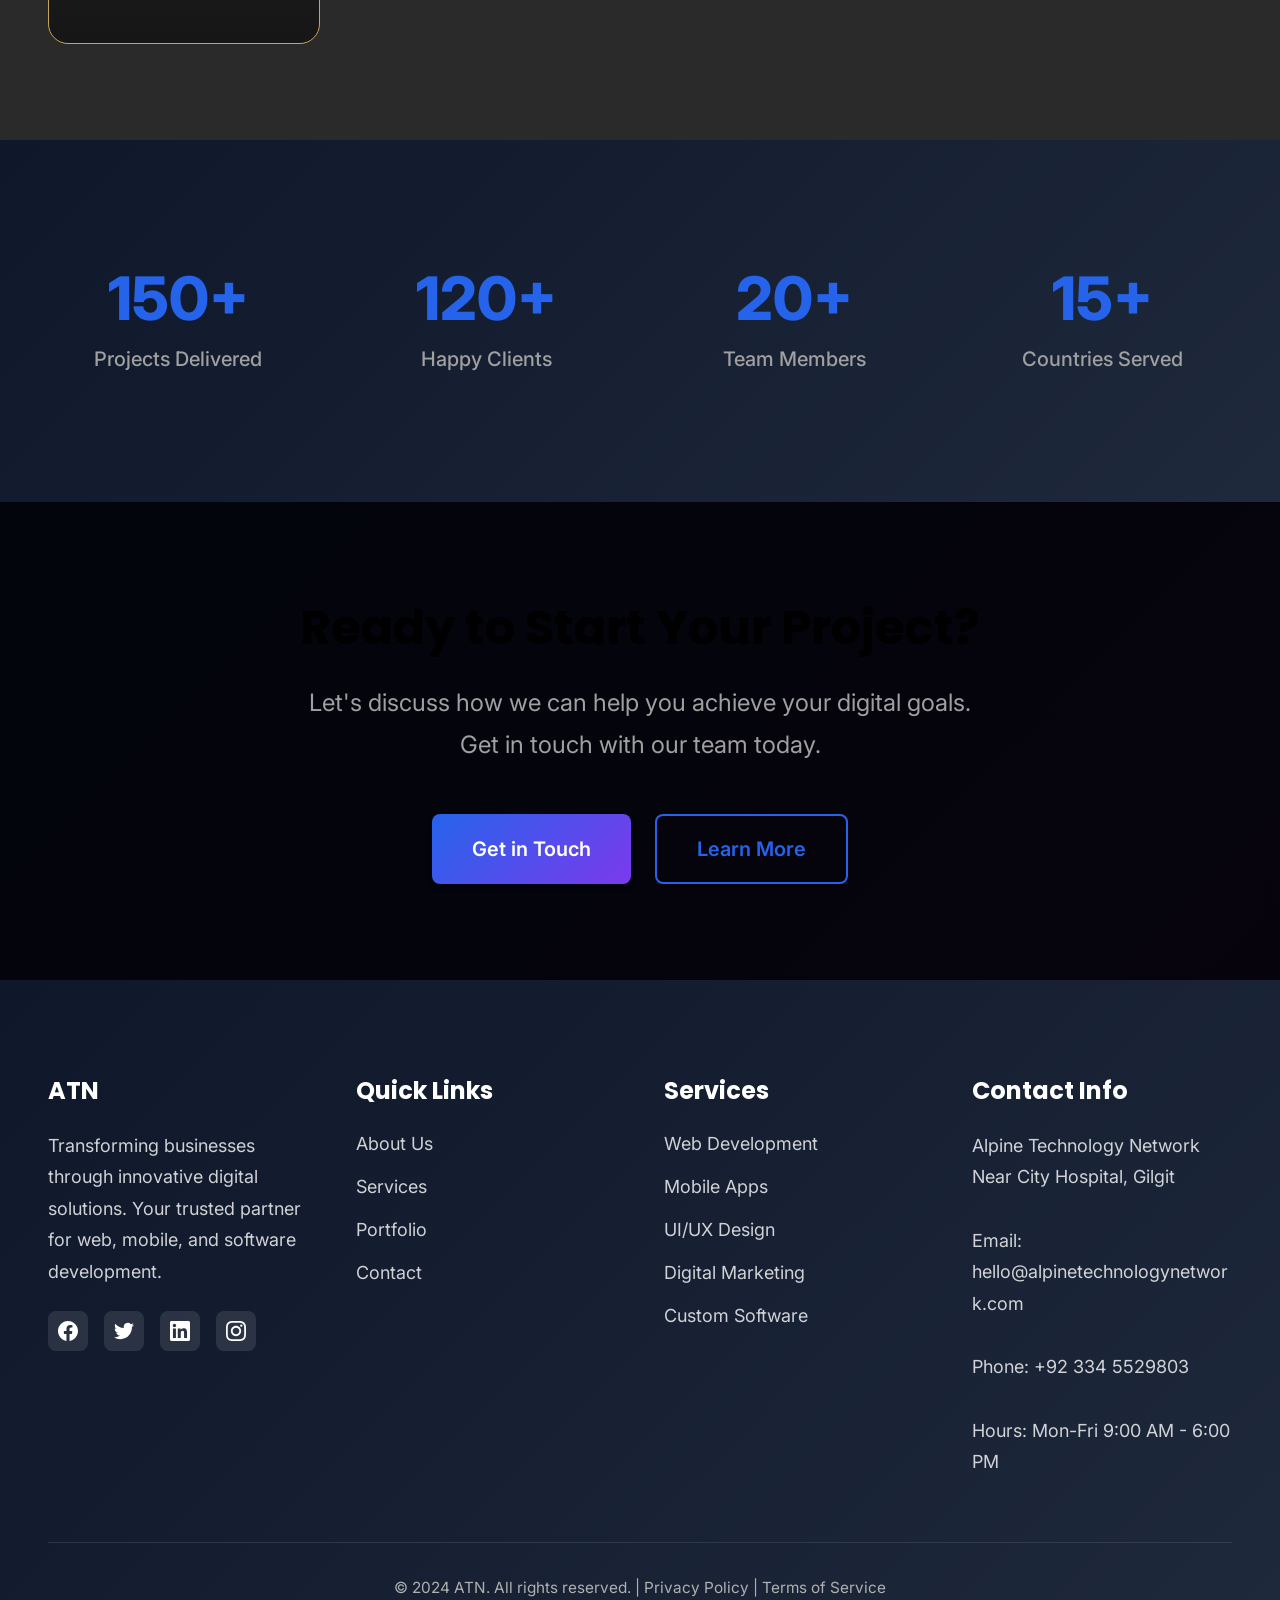
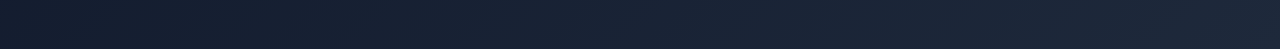
==== commit eb8a8f59: "Stack Tahir Rana's skill tags vertically" ====
--- a/index.html
+++ b/index.html
@@ -331,7 +331,7 @@
                             <img src="assets/images/team/pdf-tahir-rana-fit.png" alt="Tahir Rana - BOD Chairman" class="talent-image">
                             <h3>Tahir Rana</h3>
                             <p class="talent-role">BOD Chairman</p>
-                            <div class="talent-skills">
+                            <div class="talent-skills" style="flex-direction: column;">
                                 <span class="skill-tag">Governance</span>
                                 <span class="skill-tag">Leadership</span>
                                 <span class="skill-tag">Strategy</span>
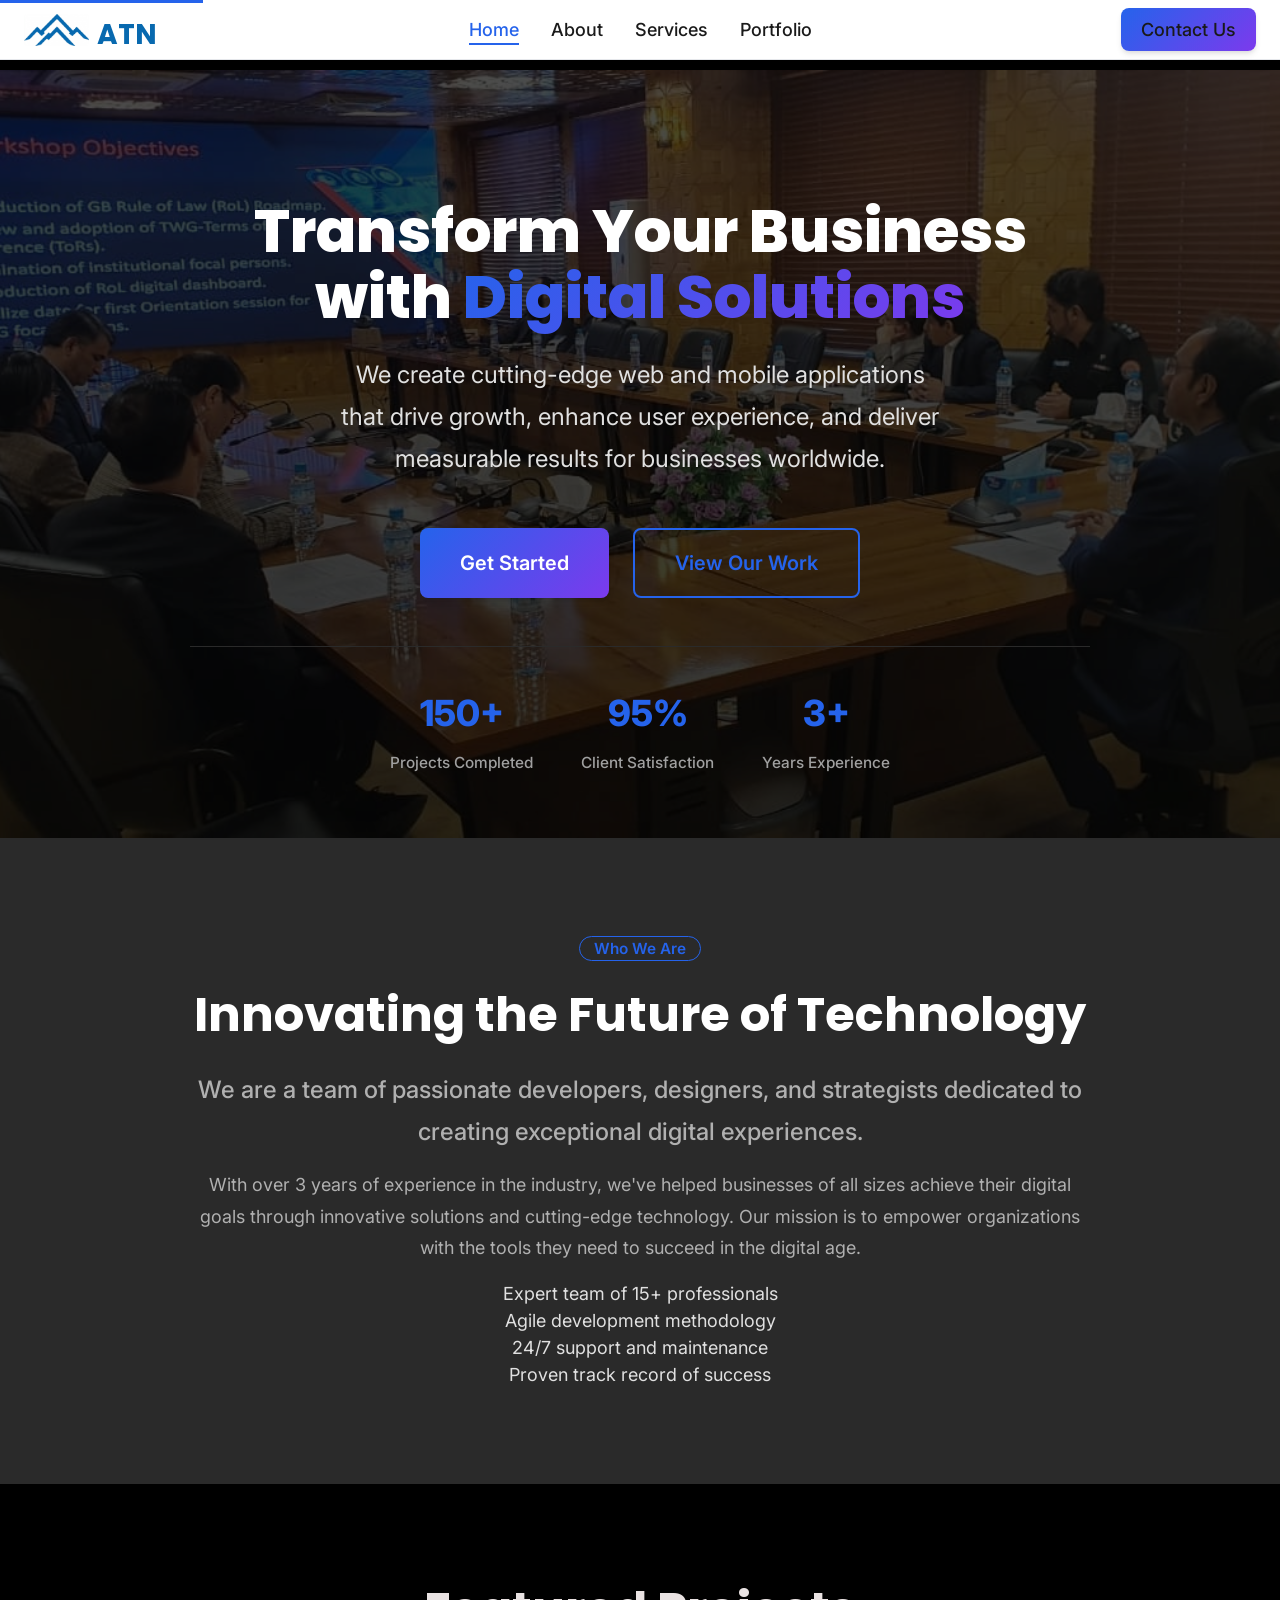
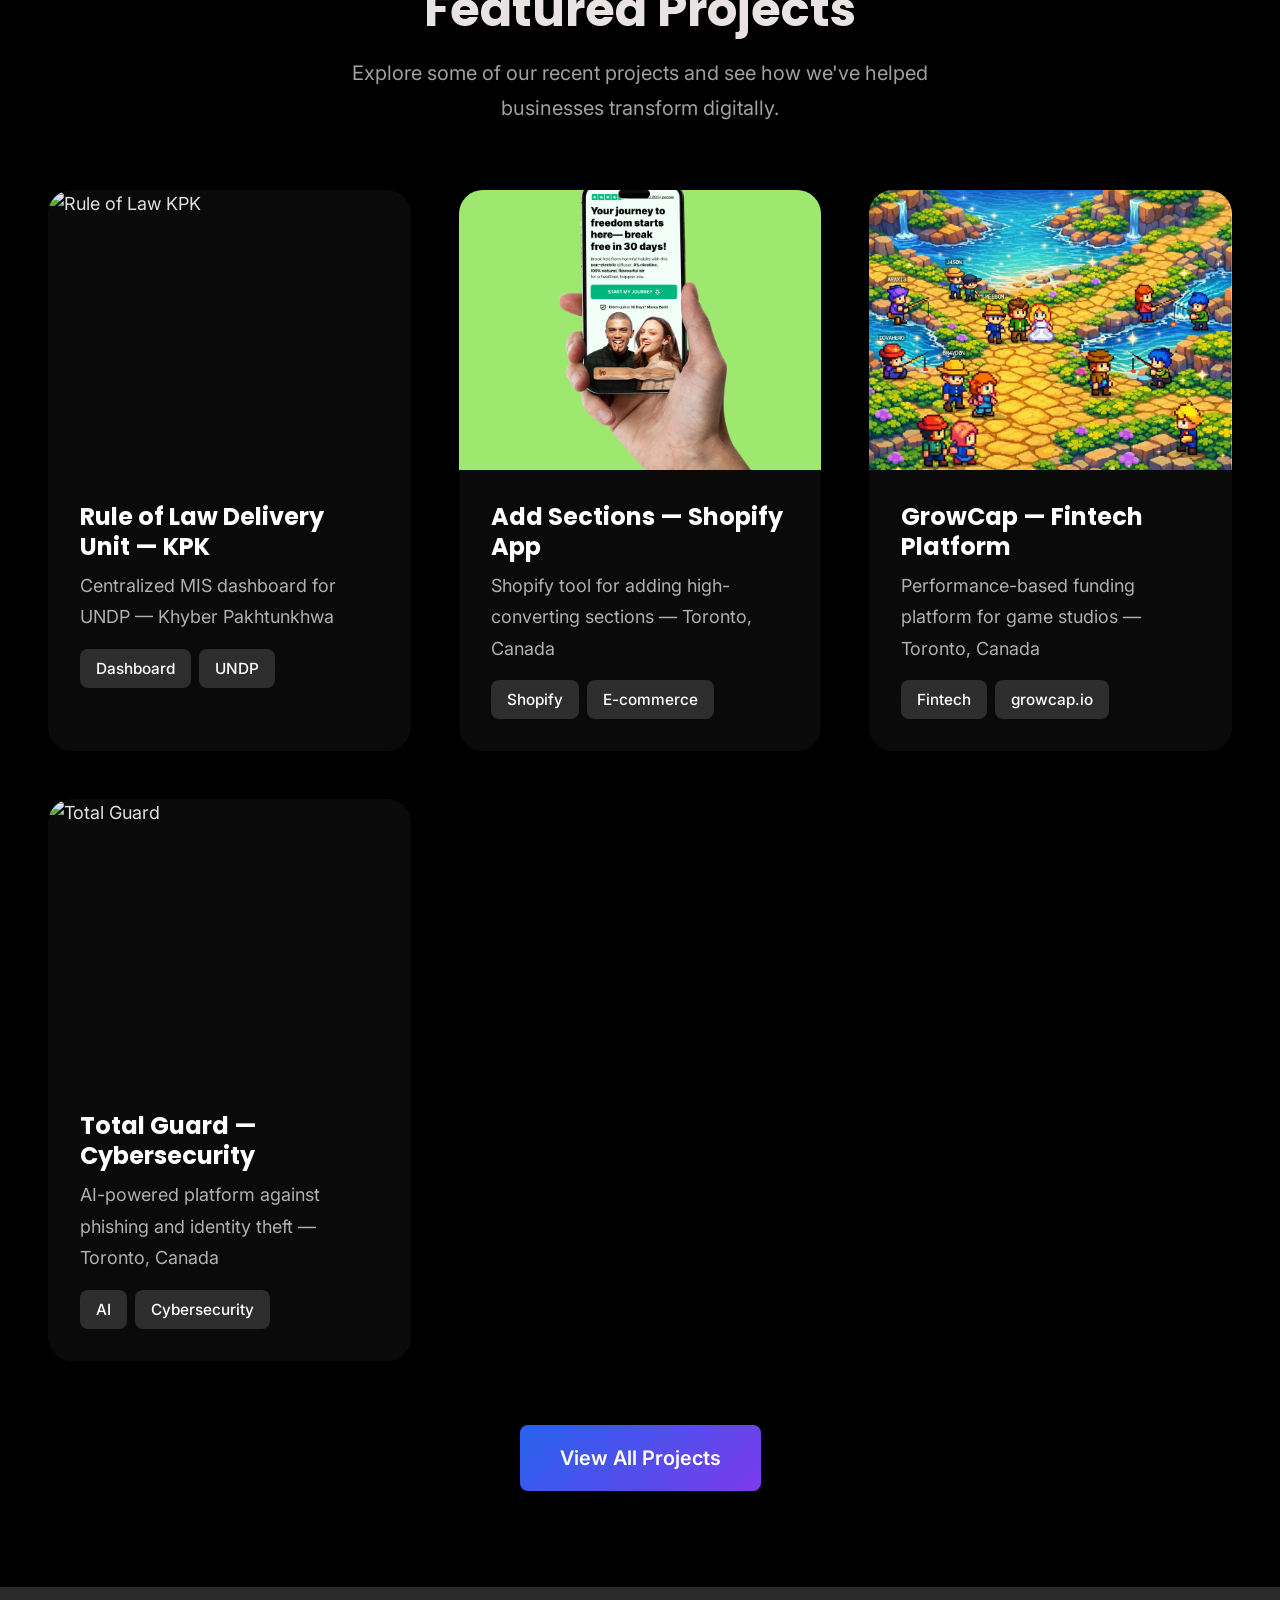
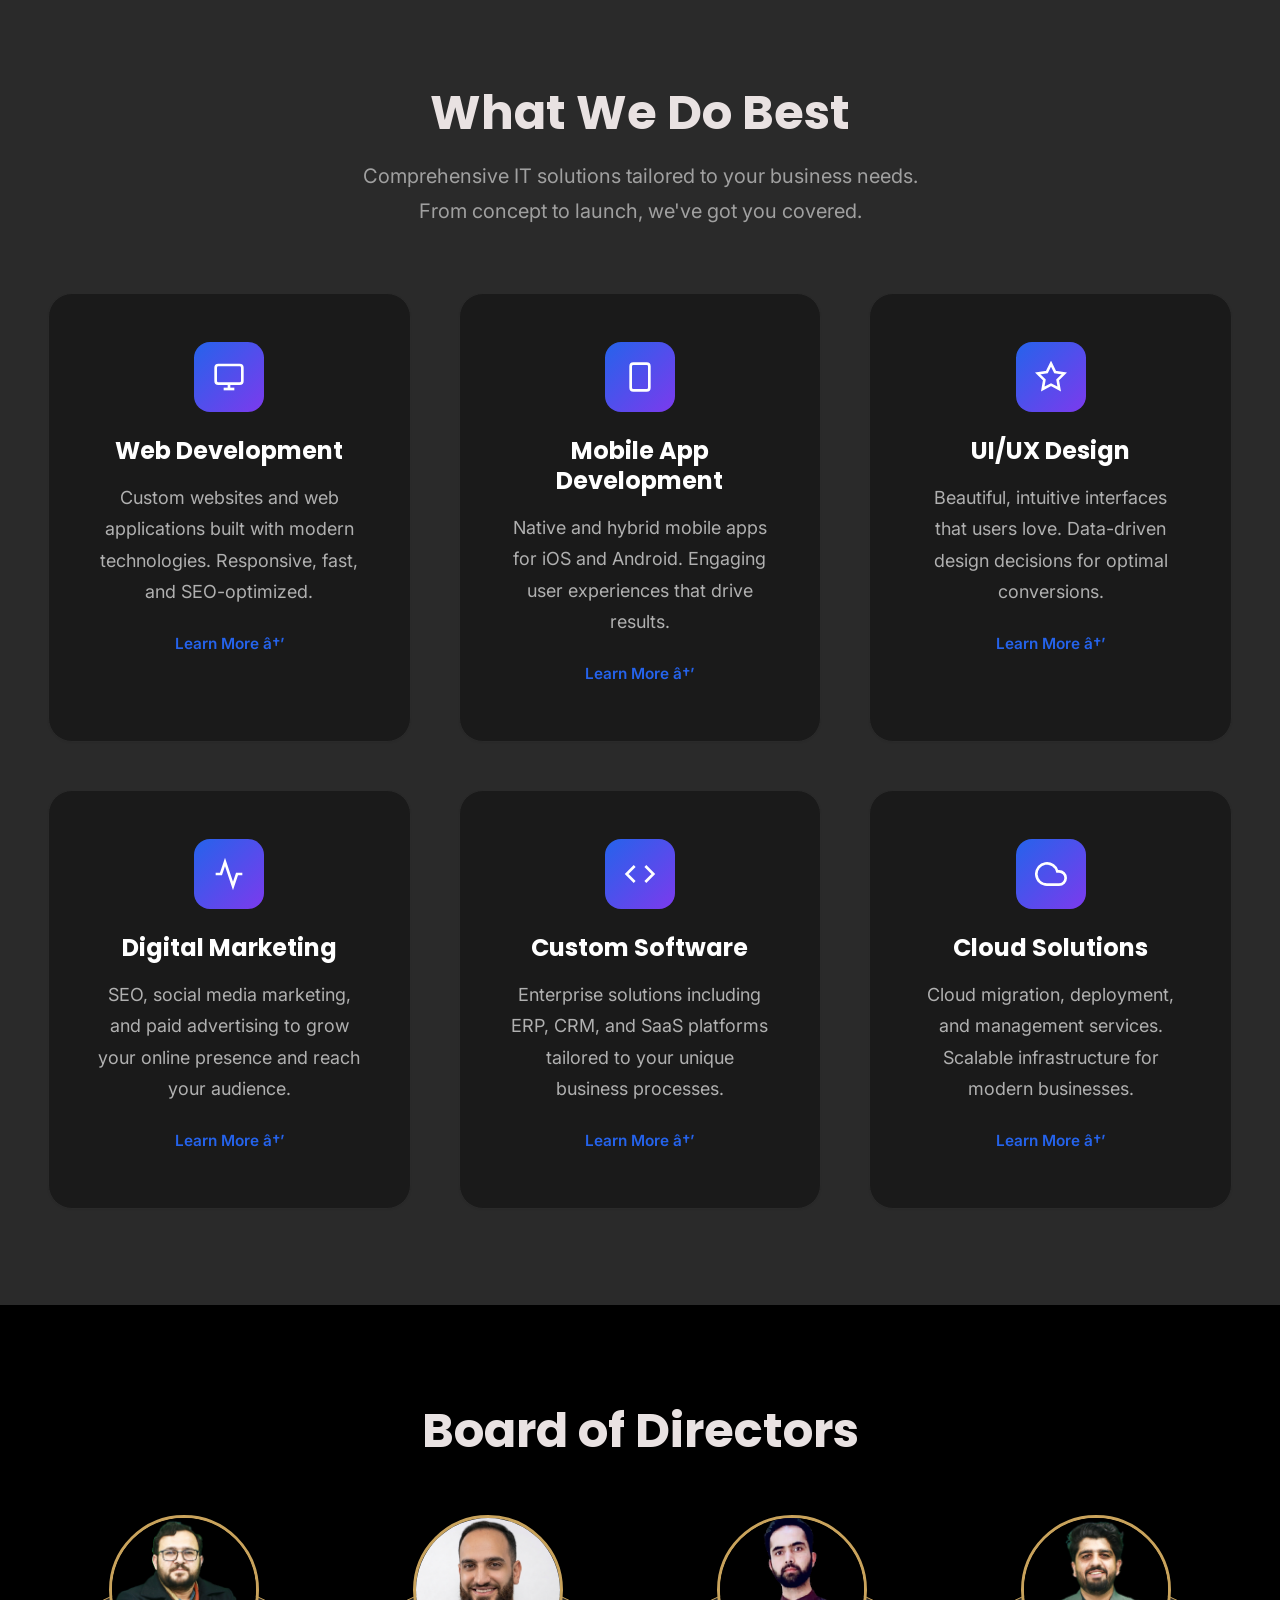
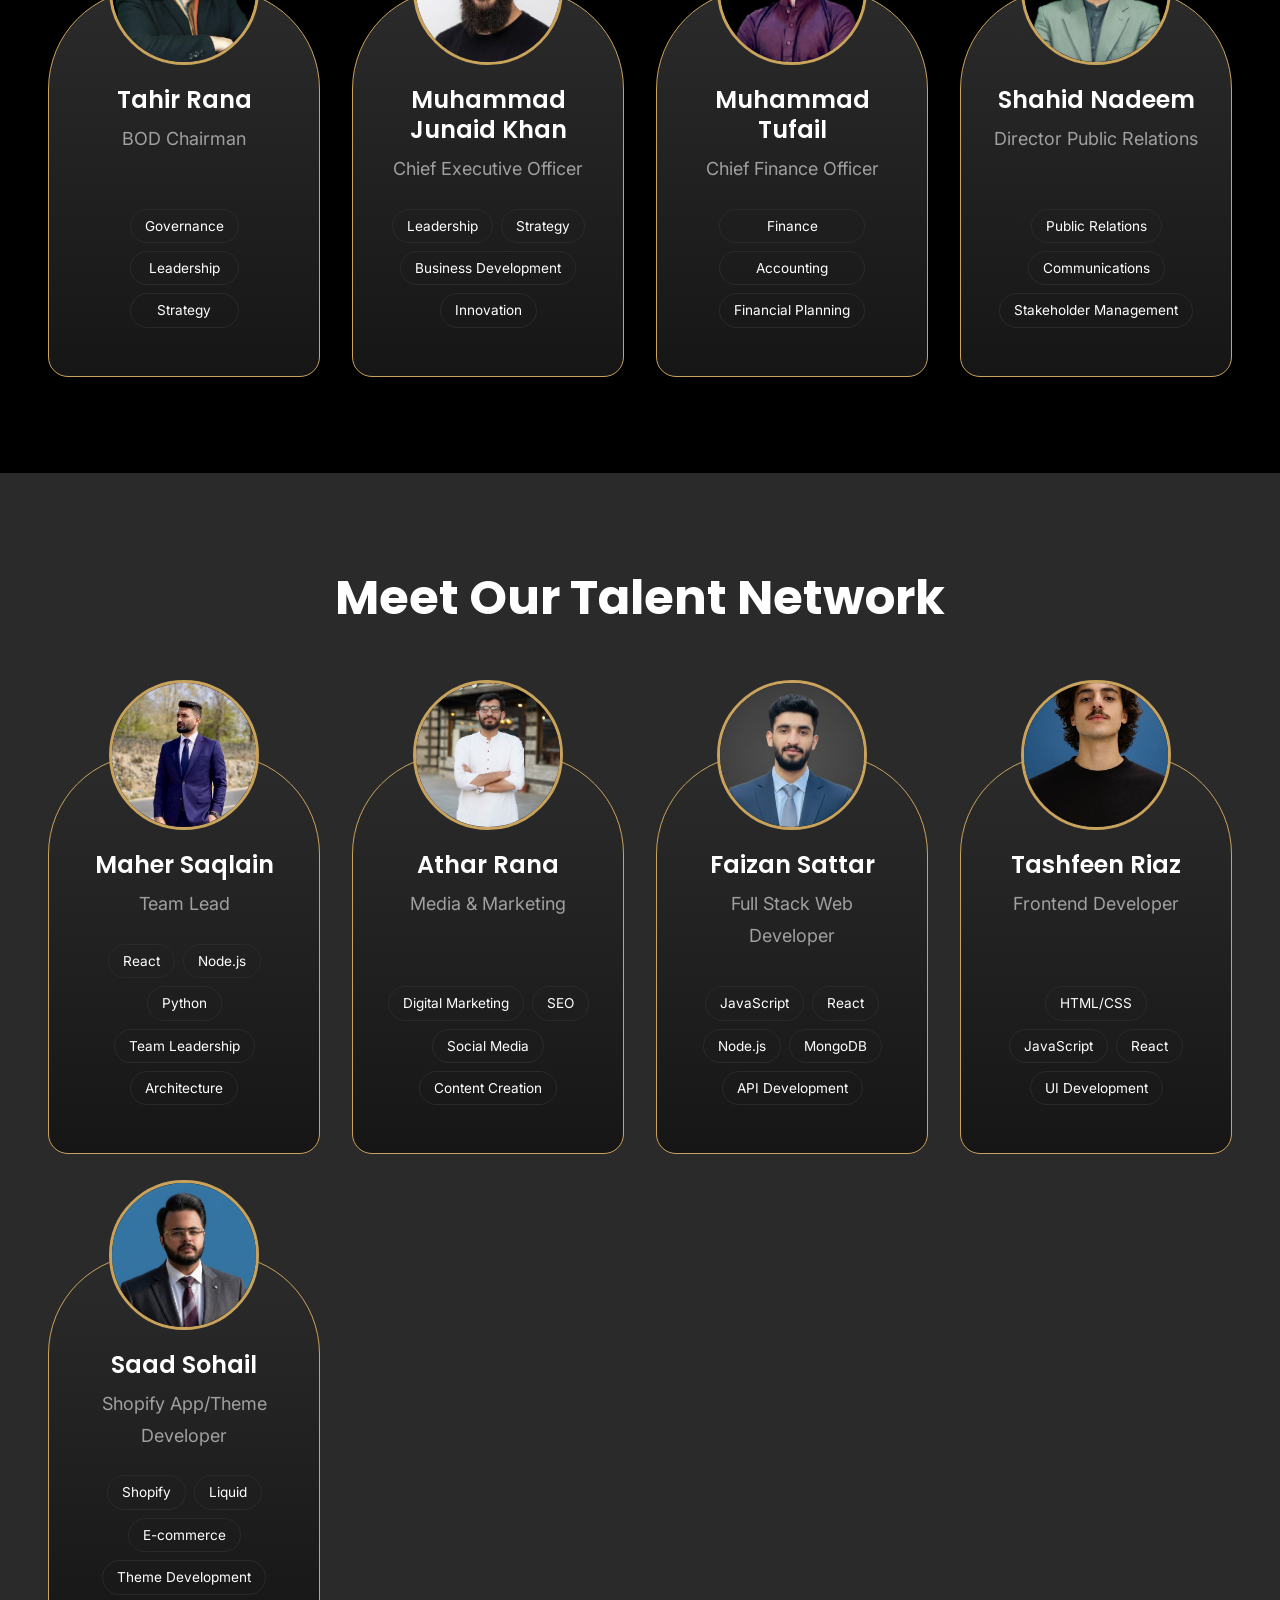
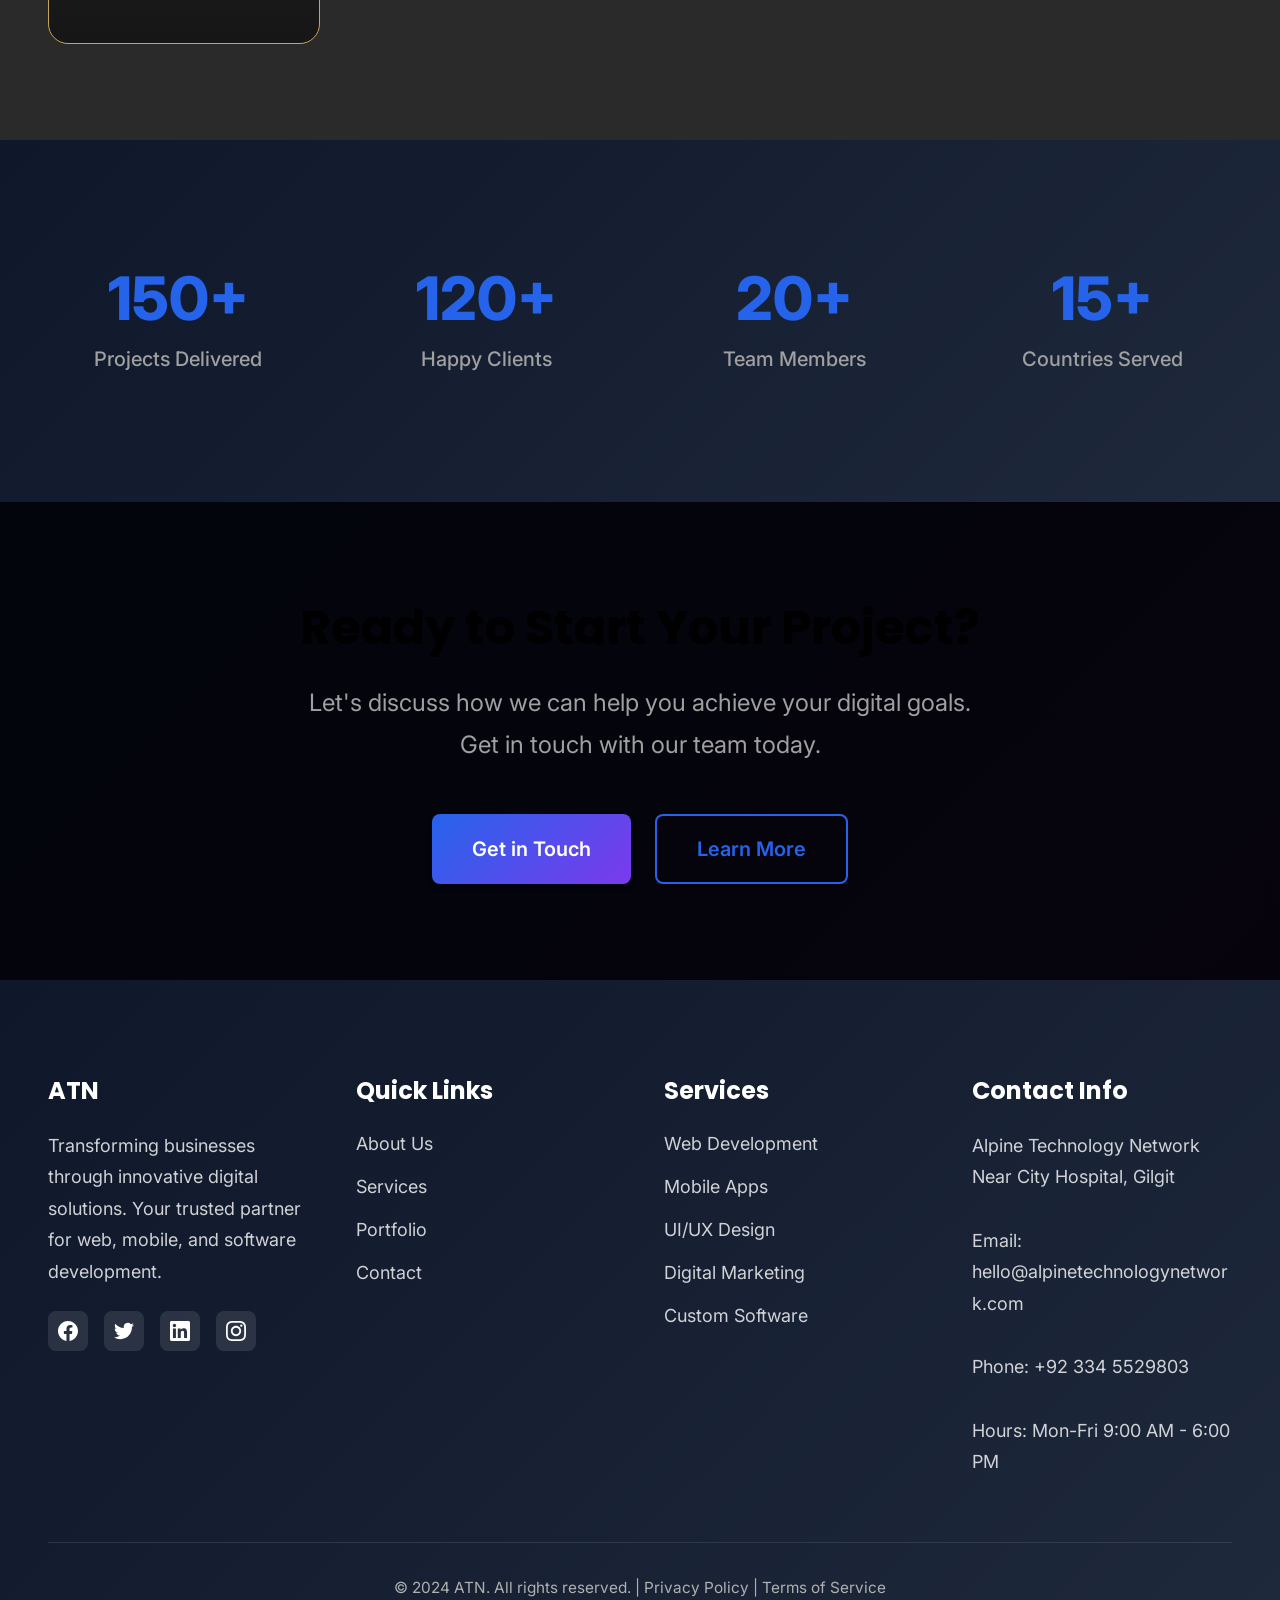
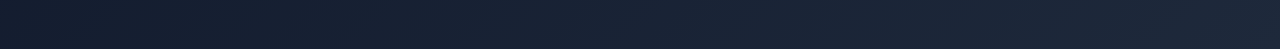
==== commit 52ed0b39: "Stack Muhammad Tufail's skill tags vertically" ====
--- a/index.html
+++ b/index.html
@@ -358,7 +358,7 @@
                             <img src="assets/images/team/pdf-muhammad-tufail-fit.png" alt="Muhammad Tufail - CFO" class="talent-image" style="object-position: center 15%;">
                             <h3>Muhammad Tufail</h3>
                             <p class="talent-role">Chief Finance Officer</p>
-                            <div class="talent-skills">
+                            <div class="talent-skills" style="flex-direction: column;">
                                 <span class="skill-tag">Finance</span>
                                 <span class="skill-tag">Accounting</span>
                                 <span class="skill-tag">Financial Planning</span>
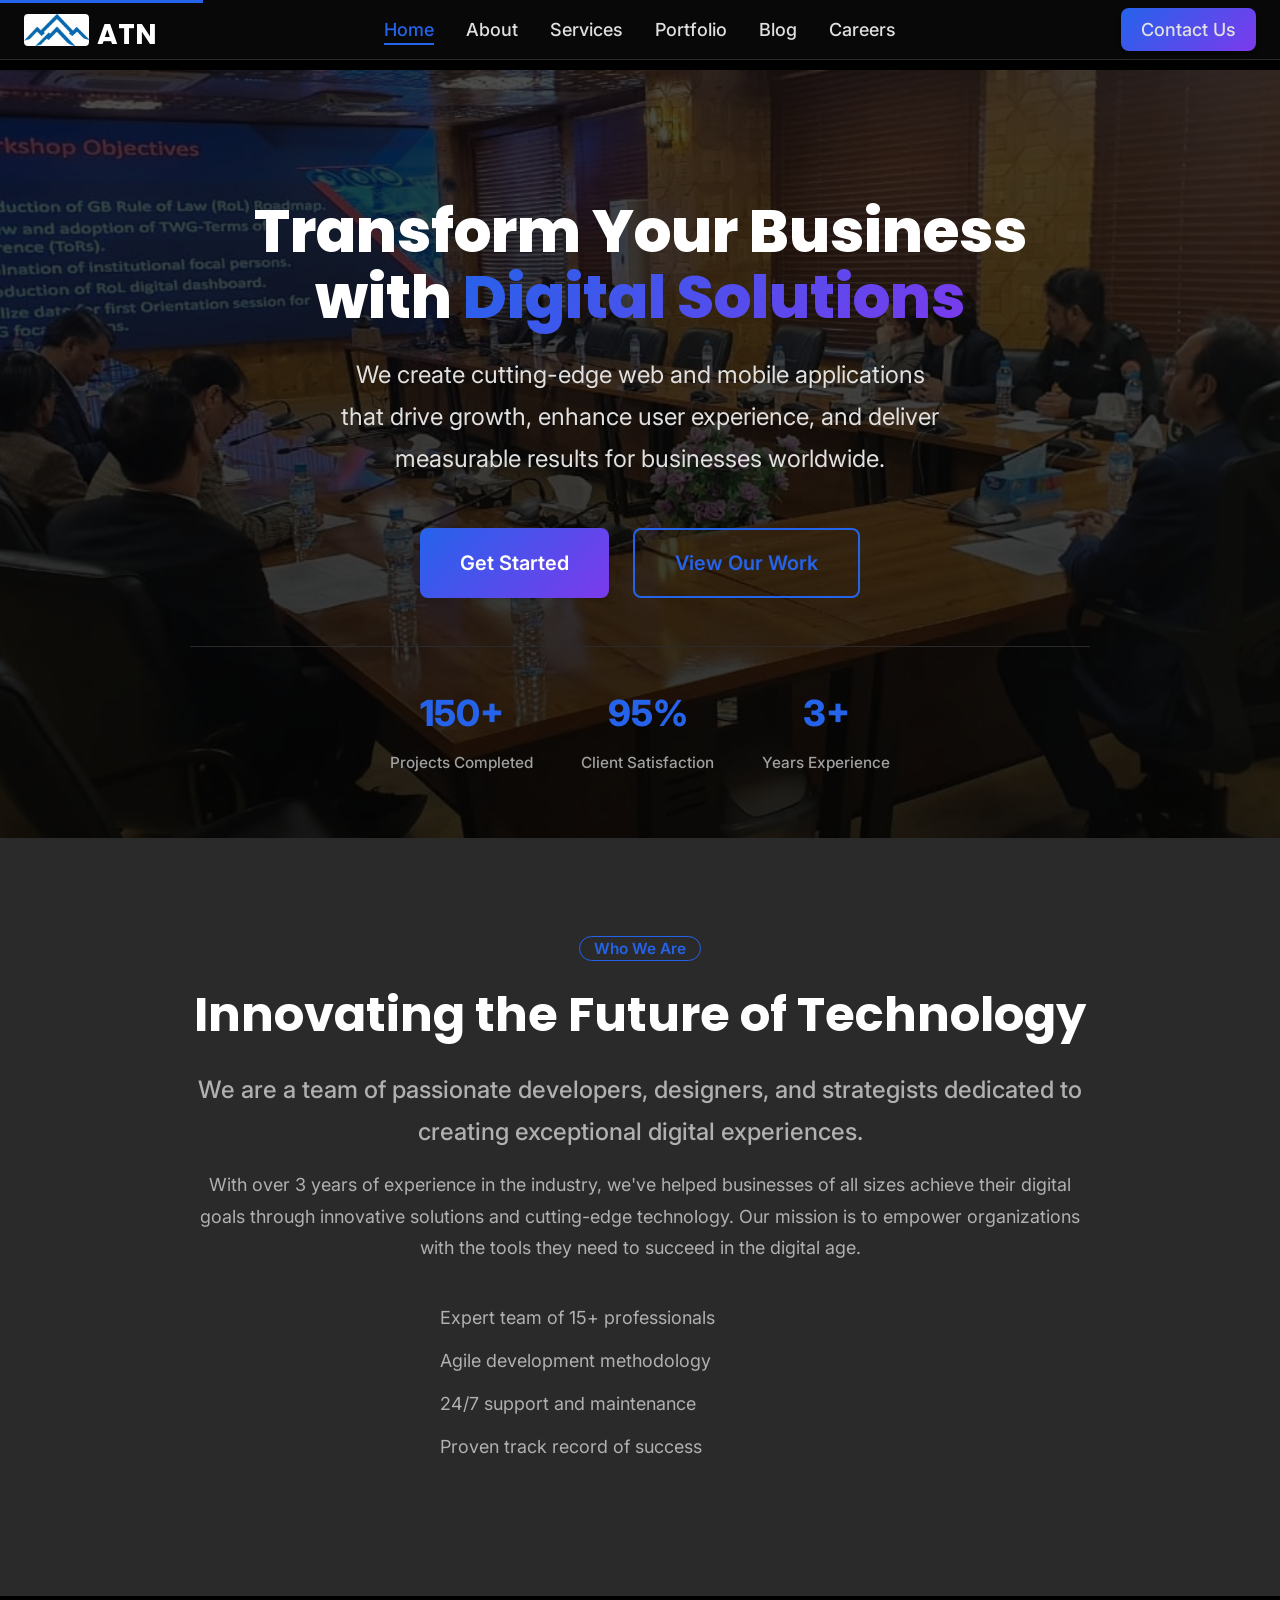
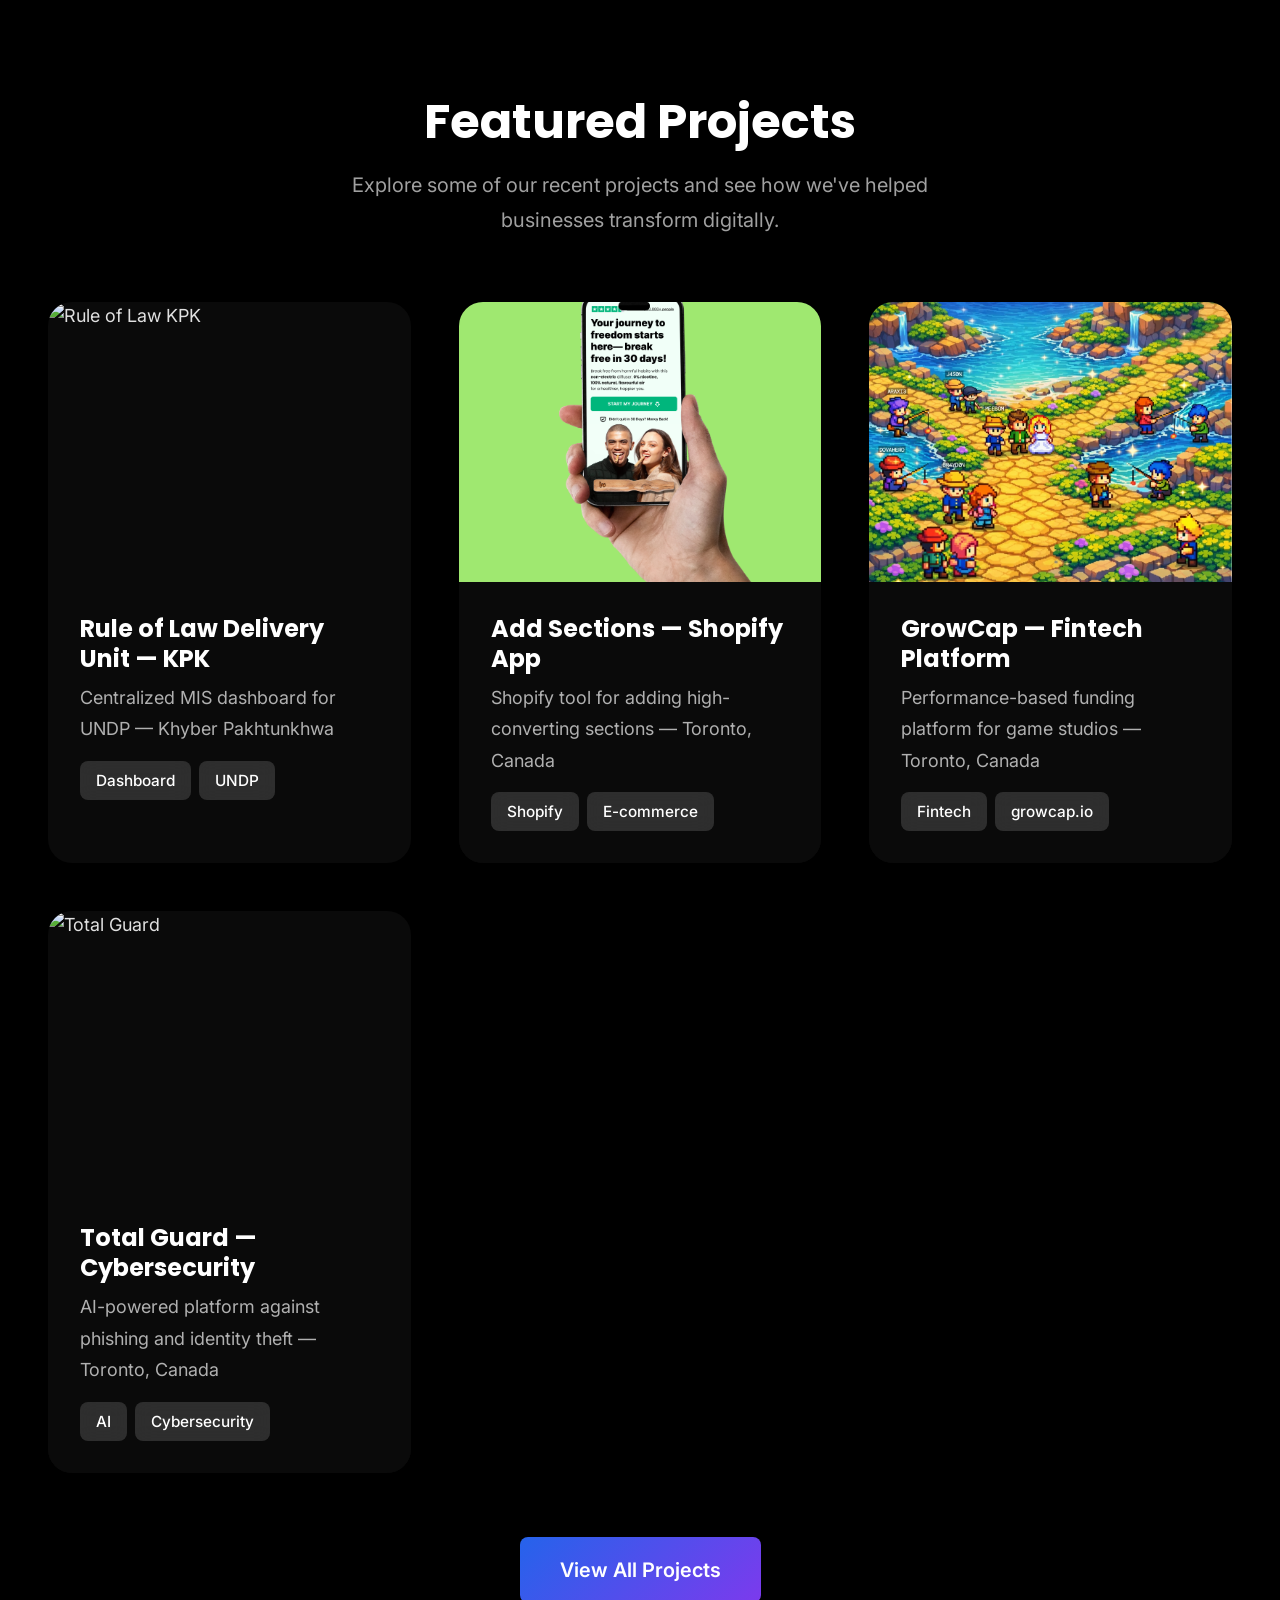
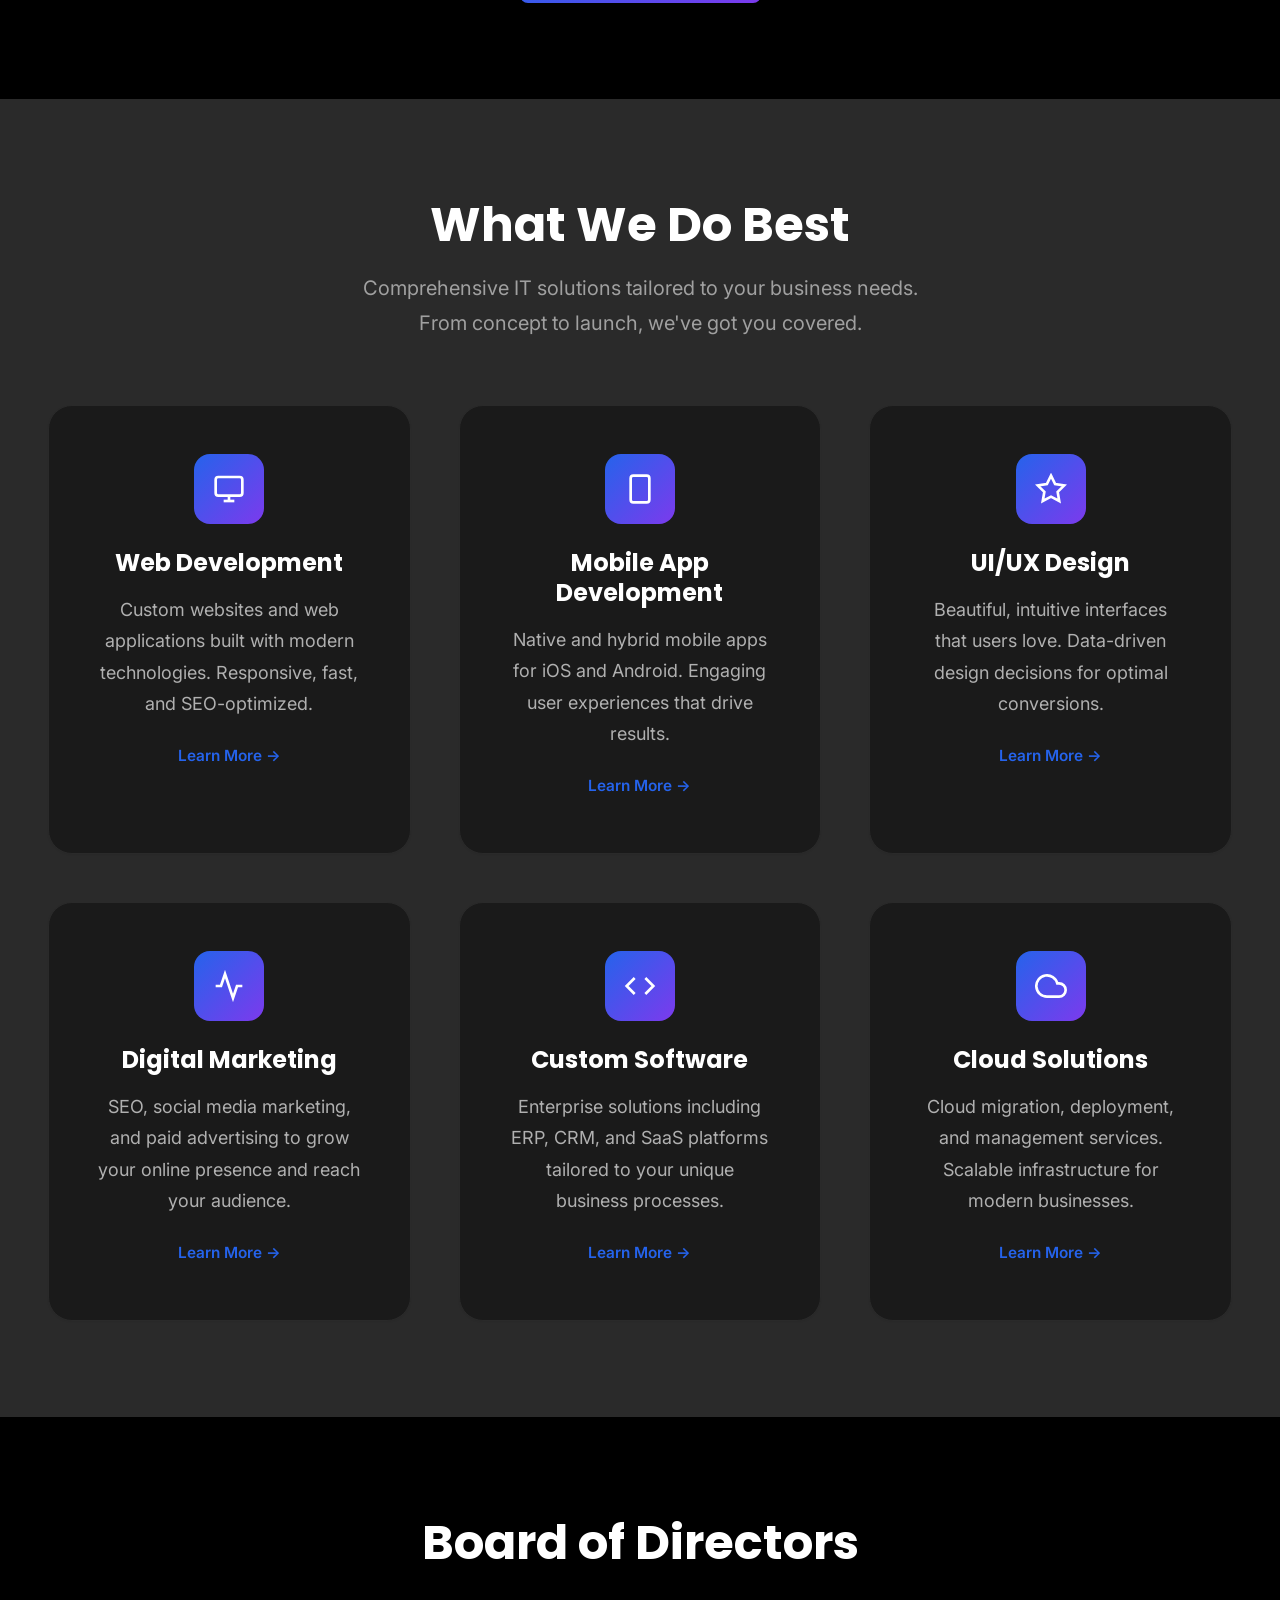
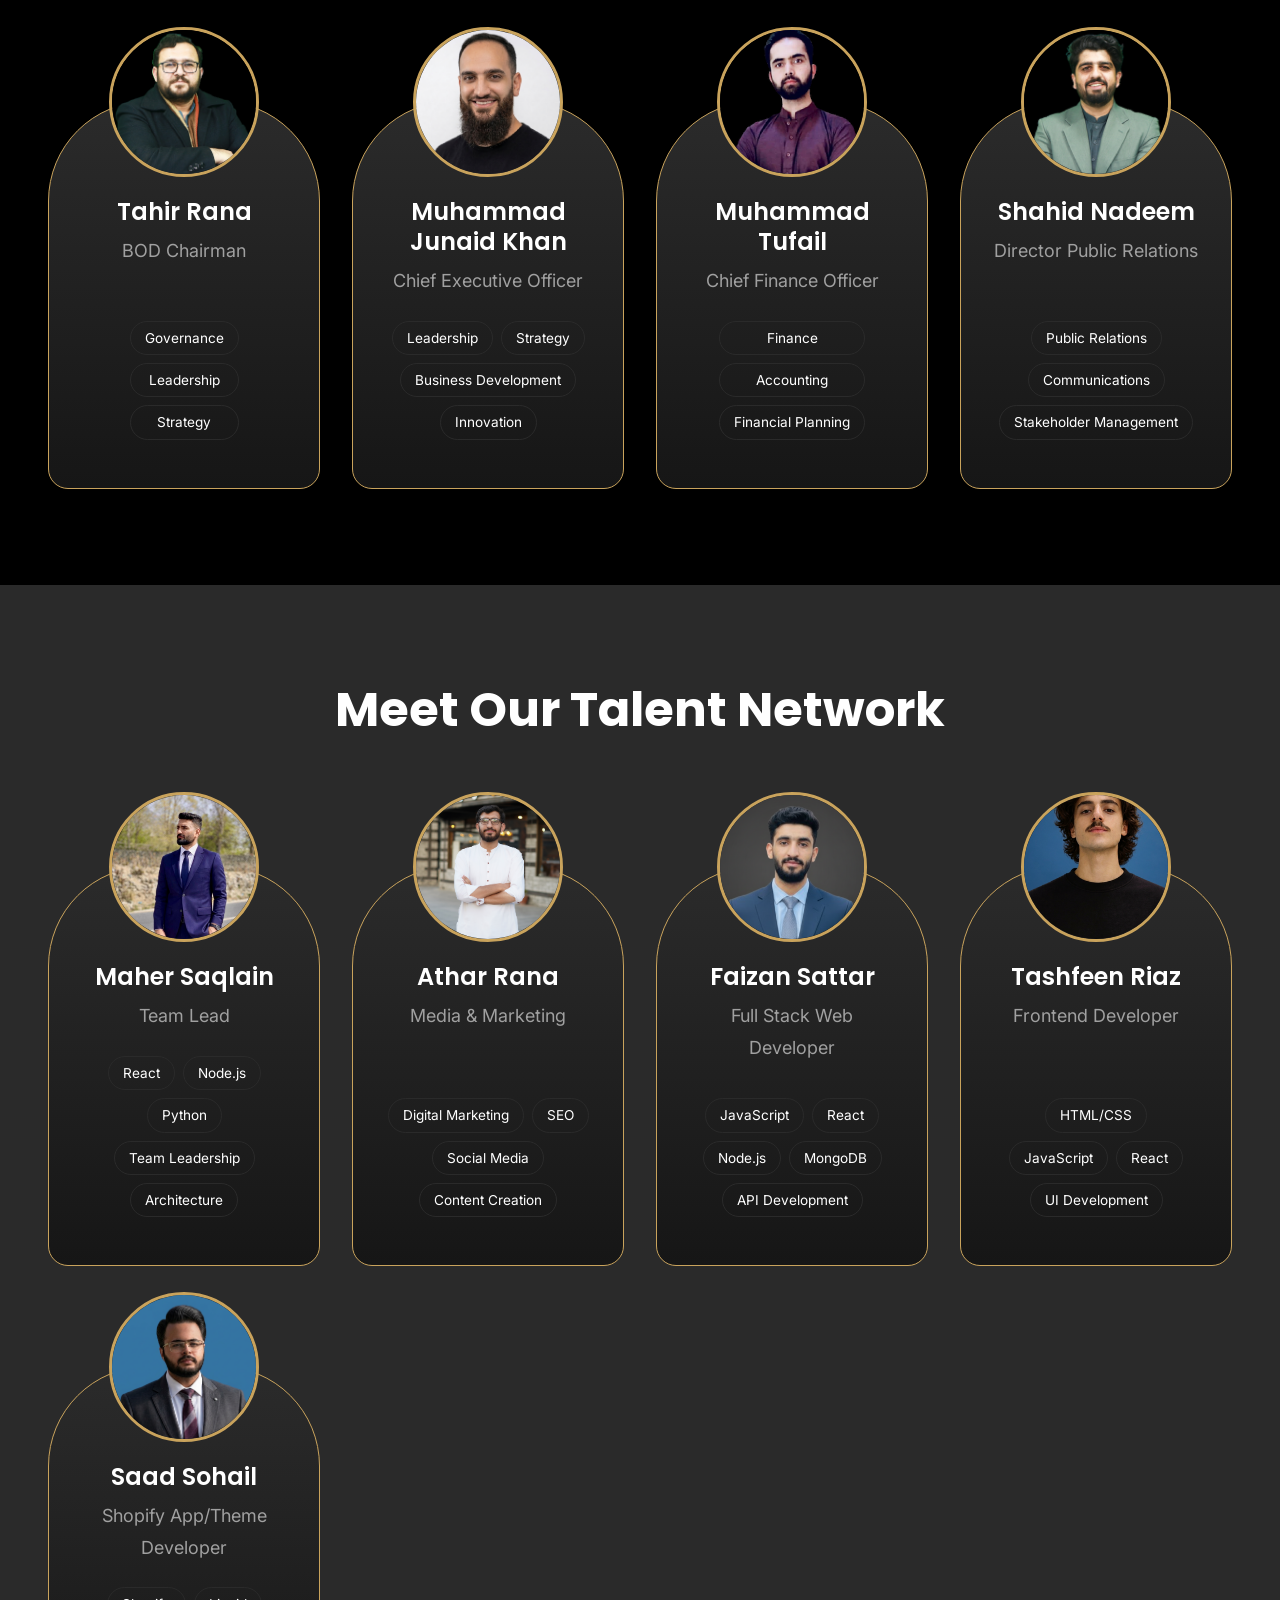
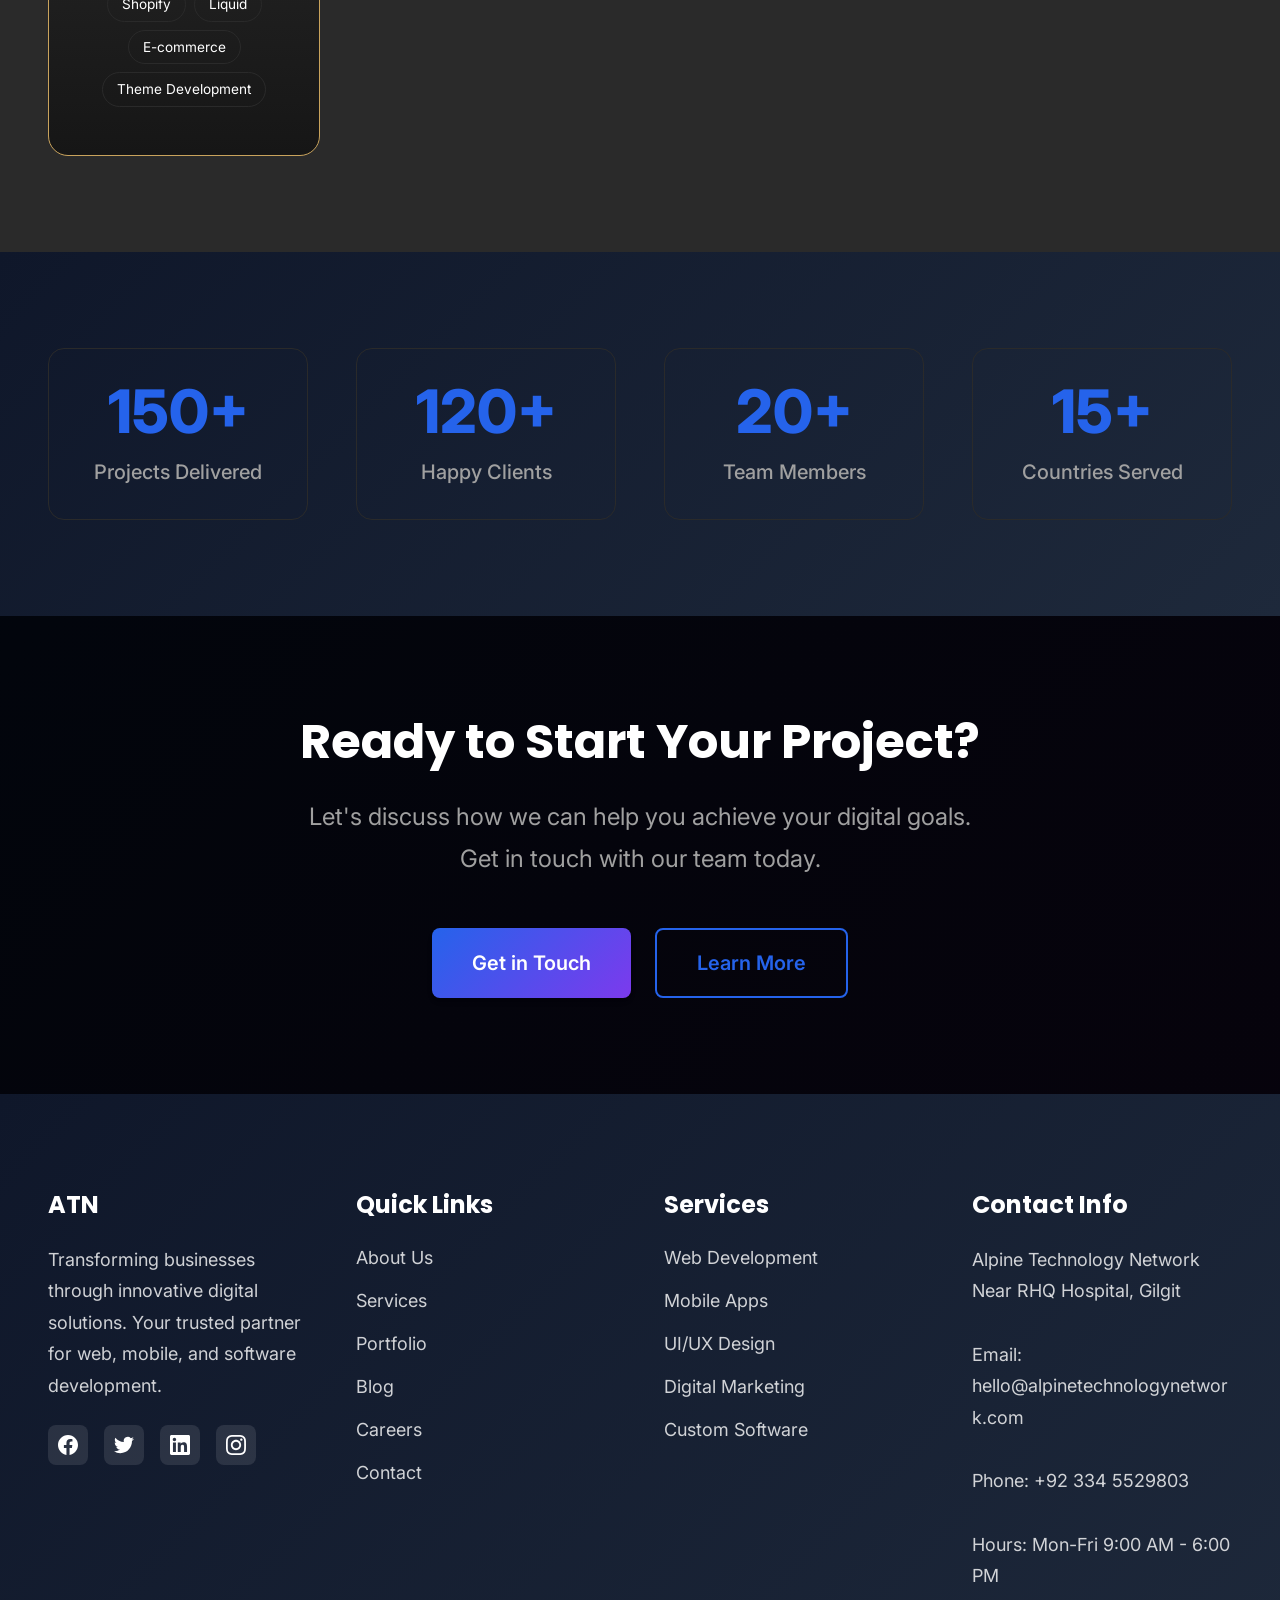
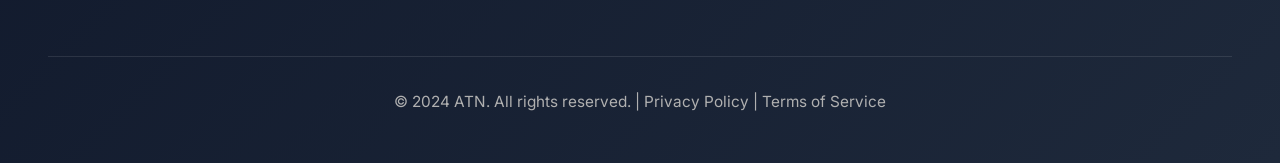
==== commit 703176b2: "Site-wide UI professionalism pass: dark theme consistency, fix encoding bugs, nav gaps, dead CSS - R" ====
--- a/index.html
+++ b/index.html
@@ -58,6 +58,8 @@
                     <li><a href="about.html">About</a></li>
                     <li><a href="services.html">Services</a></li>
                     <li><a href="portfolio.html">Portfolio</a></li>
+                    <li><a href="blog.html">Blog</a></li>
+                    <li><a href="careers.html">Careers</a></li>
                     <li><a href="contact.html" class="btn btn-primary btn-sm">Contact Us</a></li>
                 </ul>
             </nav>
@@ -77,6 +79,8 @@
             <li><a href="about.html">About</a></li>
             <li><a href="services.html">Services</a></li>
             <li><a href="portfolio.html">Portfolio</a></li>
+            <li><a href="blog.html">Blog</a></li>
+            <li><a href="careers.html">Careers</a></li>
             <li><a href="contact.html">Contact Us</a></li>
         </ul>
     </nav>
@@ -141,7 +145,7 @@
                         <p>
                             With over 3 years of experience in the industry, we've helped businesses of all sizes achieve their digital goals through innovative solutions and cutting-edge technology. Our mission is to empower organizations with the tools they need to succeed in the digital age.
                         </p>
-                        <ul class=”check-list”>
+                        <ul class="check-list">
                             <li>Expert team of 15+ professionals</li>
                             <li>Agile development methodology</li>
                             <li>24/7 support and maintenance</li>
@@ -248,7 +252,7 @@
                         </div>
                         <h3>Web Development</h3>
                         <p>Custom websites and web applications built with modern technologies. Responsive, fast, and SEO-optimized.</p>
-                        <a href="services.html#web-development" class="btn btn-ghost btn-sm">Learn More â†’</a>
+                        <a href="services.html#web-development" class="btn btn-ghost btn-sm">Learn More →</a>
                     </div>
 
                     <!-- Service 2: Mobile App Development -->
@@ -261,7 +265,7 @@
                         </div>
                         <h3>Mobile App Development</h3>
                         <p>Native and hybrid mobile apps for iOS and Android. Engaging user experiences that drive results.</p>
-                        <a href="services.html#mobile-development" class="btn btn-ghost btn-sm">Learn More â†’</a>
+                        <a href="services.html#mobile-development" class="btn btn-ghost btn-sm">Learn More →</a>
                     </div>
 
                     <!-- Service 3: UI/UX Design -->
@@ -273,7 +277,7 @@
                         </div>
                         <h3>UI/UX Design</h3>
                         <p>Beautiful, intuitive interfaces that users love. Data-driven design decisions for optimal conversions.</p>
-                        <a href="services.html#ui-ux-design" class="btn btn-ghost btn-sm">Learn More â†’</a>
+                        <a href="services.html#ui-ux-design" class="btn btn-ghost btn-sm">Learn More →</a>
                     </div>
 
                     <!-- Service 4: Digital Marketing -->
@@ -285,7 +289,7 @@
                         </div>
                         <h3>Digital Marketing</h3>
                         <p>SEO, social media marketing, and paid advertising to grow your online presence and reach your audience.</p>
-                        <a href="services.html#digital-marketing" class="btn btn-ghost btn-sm">Learn More â†’</a>
+                        <a href="services.html#digital-marketing" class="btn btn-ghost btn-sm">Learn More →</a>
                     </div>
 
                     <!-- Service 5: Custom Software -->
@@ -298,7 +302,7 @@
                         </div>
                         <h3>Custom Software</h3>
                         <p>Enterprise solutions including ERP, CRM, and SaaS platforms tailored to your unique business processes.</p>
-                        <a href="services.html#custom-software" class="btn btn-ghost btn-sm">Learn More â†’</a>
+                        <a href="services.html#custom-software" class="btn btn-ghost btn-sm">Learn More →</a>
                     </div>
 
                     <!-- Service 6: Cloud Solutions -->
@@ -310,7 +314,7 @@
                         </div>
                         <h3>Cloud Solutions</h3>
                         <p>Cloud migration, deployment, and management services. Scalable infrastructure for modern businesses.</p>
-                        <a href="services.html#cloud-solutions" class="btn btn-ghost btn-sm">Learn More â†’</a>
+                        <a href="services.html#cloud-solutions" class="btn btn-ghost btn-sm">Learn More →</a>
                     </div>
                 </div>
             </div>
@@ -546,6 +550,8 @@
                         <a href="about.html">About Us</a>
                         <a href="services.html">Services</a>
                         <a href="portfolio.html">Portfolio</a>
+                        <a href="blog.html">Blog</a>
+                        <a href="careers.html">Careers</a>
                         <a href="contact.html">Contact</a>
                     </div>
                 </div>
@@ -564,7 +570,7 @@
                 <div class="footer-section">
                     <h3>Contact Info</h3>
                     <div class="footer-links">
-                        <p>Alpine Technology Network<br>Near City Hospital, Gilgit</p>
+                        <p>Alpine Technology Network<br>Near RHQ Hospital, Gilgit</p>
                         <p>Email: hello@alpinetechnologynetwork.com</p>
                         <p>Phone: +92 334 5529803</p>
                         <p>Hours: Mon-Fri 9:00 AM - 6:00 PM</p>
--- a/assets/css/main.css
+++ b/assets/css/main.css
@@ -91,6 +91,7 @@
   /* Transitions */
   --transition-fast: 150ms ease-in-out;
   --transition-base: 300ms ease-in-out;
+  --transition-normal: 300ms ease-in-out;
   --transition-slow: 500ms ease-in-out;
 
   /* Z-index Scale */
@@ -579,10 +580,11 @@
 /* Badge */
 .badge {
   display: inline-block;
-  padding: 0.25rem 0.75rem;
+  padding: 0.25rem 0.875rem;
   font-size: var(--font-sm);
-  font-weight: var(--font-medium);
+  font-weight: var(--font-semibold);
   border-radius: var(--radius-full);
+  line-height: 1;
   background-color: var(--primary-color);
   color: var(--white);
 }
--- a/assets/css/components.css
+++ b/assets/css/components.css
@@ -11,9 +11,11 @@
   top: 0;
   left: 0;
   right: 0;
-  background-color: #ffffff;
-  border-bottom: 1px solid #e5e7eb;
-  box-shadow: 0 2px 10px rgba(0, 0, 0, 0.08);
+  background-color: rgba(10, 10, 10, 0.85);
+  backdrop-filter: blur(10px);
+  -webkit-backdrop-filter: blur(10px);
+  border-bottom: 1px solid var(--light-gray);
+  box-shadow: none;
   z-index: var(--z-sticky);
   transition: all var(--transition-base);
 }
@@ -51,7 +53,7 @@
   font-size: 1.75rem;
   font-weight: var(--font-bold);
   font-family: var(--font-heading);
-  color: #0869af;
+  color: var(--white);
   text-decoration: none;
   transition: all var(--transition-base);
 }
@@ -95,7 +97,7 @@
 .nav-menu a {
   font-size: var(--font-base);
   font-weight: var(--font-medium);
-  color: #1a1a1a;
+  color: #e0e0e0;
   transition: color var(--transition-base);
   position: relative;
 }
@@ -142,7 +144,7 @@
   display: block;
   width: 25px;
   height: 3px;
-  background-color: #1a1a1a;
+  background-color: #e0e0e0;
   margin: 5px 0;
   transition: all var(--transition-base);
   border-radius: var(--radius-sm);
@@ -566,7 +568,8 @@
 
 /* Blog Card */
 .blog-card {
-  background-color: var(--white);
+  background-color: var(--dark-gray);
+  border: 1px solid var(--light-gray);
   border-radius: var(--radius-lg);
   overflow: hidden;
   box-shadow: var(--shadow-sm);
@@ -595,16 +598,27 @@
 
 .blog-meta {
   display: flex;
+  flex-wrap: wrap;
   gap: var(--spacing-md);
   font-size: var(--font-sm);
   color: var(--medium-gray);
   margin-bottom: var(--spacing-sm);
 }
 
+.blog-meta span {
+  display: inline-flex;
+  align-items: center;
+  gap: 0.35rem;
+}
+
+.blog-meta svg {
+  flex-shrink: 0;
+}
+
 .blog-card h3 {
   font-size: var(--font-xl);
   margin-bottom: var(--spacing-sm);
-  color: var(--dark-bg);
+  color: var(--white);
 }
 
 .blog-excerpt {
@@ -630,7 +644,8 @@
 /* Team Member Card */
 .team-card {
   text-align: center;
-  background-color: var(--white);
+  background-color: var(--dark-gray);
+  border: 1px solid var(--light-gray);
   border-radius: var(--radius-lg);
   padding: var(--spacing-lg);
   box-shadow: var(--shadow-sm);
@@ -659,7 +674,7 @@
 .team-card h3 {
   font-size: var(--font-xl);
   margin-bottom: 0.25rem;
-  color: var(--dark-bg);
+  color: var(--white);
 }
 
 .team-role {
@@ -799,7 +814,7 @@
   border-radius: var(--radius-md);
   cursor: pointer;
   transition: all var(--transition-base);
-  color: var(--dark-gray);
+  color: #e0e0e0;
   font-weight: var(--font-medium);
 }
 
@@ -865,7 +880,9 @@
   right: 2rem;
   min-width: 300px;
   padding: 1rem 1.5rem;
-  background-color: var(--white);
+  background-color: var(--dark-gray);
+  border: 1px solid var(--light-gray);
+  color: #e0e0e0;
   border-radius: var(--radius-lg);
   box-shadow: var(--shadow-xl);
   z-index: var(--z-tooltip);
@@ -883,15 +900,6 @@
 /* ============================================
    BADGES & TAGS
    ============================================ */
-.badge {
-  display: inline-block;
-  padding: 0.25rem 0.875rem;
-  font-size: var(--font-sm);
-  font-weight: var(--font-semibold);
-  border-radius: var(--radius-full);
-  line-height: 1;
-}
-
 .badge-primary {
   background-color: var(--primary-color);
   color: var(--white);
@@ -919,7 +927,8 @@
 .stat-card {
   text-align: center;
   padding: var(--spacing-xl);
-  background-color: var(--white);
+  background-color: var(--dark-gray);
+  border: 1px solid var(--light-gray);
   border-radius: var(--radius-lg);
   box-shadow: var(--shadow-sm);
 }
@@ -987,7 +996,9 @@
 }
 
 .modal-content {
-  background-color: var(--white);
+  background-color: var(--dark-gray);
+  border: 1px solid var(--light-gray);
+  color: #e0e0e0;
   border-radius: var(--radius-lg);
   padding: var(--spacing-xl);
   max-width: 500px;
@@ -1020,7 +1031,7 @@
 }
 
 .modal-close:hover {
-  color: var(--dark-bg);
+  color: var(--white);
 }
 
 /* ============================================
@@ -1049,7 +1060,7 @@
 }
 
 .breadcrumbs .current {
-  color: var(--dark-bg);
+  color: var(--white);
   font-weight: var(--font-medium);
 }
 
@@ -1063,7 +1074,7 @@
 
 .section-title h2 {
   font-size: var(--font-4xl);
-  color: #e9e2e2;
+  color: var(--white);
   margin-bottom: var(--spacing-sm);
 }
 
--- a/assets/css/pages.css
+++ b/assets/css/pages.css
@@ -209,7 +209,7 @@
 .cta-content h2 {
   font-size: var(--font-4xl);
   margin-bottom: var(--spacing-md);
-  color: var(--dark-bg);
+  color: var(--white);
 }
 
 .cta-content p {
@@ -277,7 +277,8 @@
 
 .value-card {
   padding: var(--spacing-xl);
-  background: #263151;
+  background: var(--dark-gray);
+  border: 1px solid var(--light-gray);
   border-radius: var(--radius-lg);
   box-shadow: var(--shadow-sm);
   text-align: center;
@@ -296,7 +297,7 @@
 }
 
 .value-card-dark {
-  background: #263151;
+  background: var(--dark-gray);
 }
 
 .value-card-dark h3,
@@ -489,11 +490,11 @@
 
 .filter-btn {
   padding: 0.75rem 1.5rem;
-  background-color: var(--white);
+  background-color: var(--dark-gray);
   border: 2px solid var(--light-gray);
   border-radius: var(--radius-md);
   font-weight: var(--font-medium);
-  color: var(--dark-gray);
+  color: #e0e0e0;
   cursor: pointer;
   transition: all var(--transition-base);
 }
@@ -702,7 +703,8 @@
 
 .benefit-card {
   padding: var(--spacing-xl);
-  background: var(--white);
+  background: var(--dark-gray);
+  border: 1px solid var(--light-gray);
   border-radius: var(--radius-lg);
   box-shadow: var(--shadow-sm);
   text-align: center;
@@ -712,12 +714,12 @@
   width: 60px;
   height: 60px;
   margin: 0 auto var(--spacing-md);
-  background: linear-gradient(135deg, rgba(37, 99, 235, 0.1), rgba(124, 58, 237, 0.1));
+  background: linear-gradient(135deg, rgba(37, 99, 235, 0.15), rgba(124, 58, 237, 0.15));
   border-radius: var(--radius-lg);
   display: flex;
   align-items: center;
   justify-content: center;
-  font-size: 1.75rem;
+  color: var(--primary-light);
 }
 
 .jobs-list {
@@ -727,7 +729,7 @@
 
 .job-card {
   padding: var(--spacing-xl);
-  background: var(--white);
+  background: var(--dark-gray);
   border: 2px solid var(--light-gray);
   border-radius: var(--radius-lg);
   transition: all var(--transition-base);
@@ -749,7 +751,7 @@
 .job-title {
   font-size: var(--font-2xl);
   font-weight: var(--font-bold);
-  color: var(--dark-bg);
+  color: var(--white);
   margin-bottom: 0.5rem;
 }
 
@@ -757,13 +759,24 @@
   display: flex;
   gap: var(--spacing-md);
   flex-wrap: wrap;
+  align-items: center;
   color: var(--medium-gray);
   font-size: var(--font-sm);
 }
 
+.job-info span {
+  display: inline-flex;
+  align-items: center;
+  gap: 0.375rem;
+}
+
+.job-info svg {
+  flex-shrink: 0;
+}
+
 .job-description {
   margin: var(--spacing-md) 0;
-  color: var(--dark-gray);
+  color: #b0b0b0;
 }
 
 /* ============================================
@@ -776,7 +789,7 @@
 }
 
 .contact-form {
-  background: #1a1818;
+  background: var(--dark-gray);
   padding: var(--spacing-2xl);
   border-radius: var(--radius-xl);
   box-shadow: var(--shadow-lg);
@@ -819,7 +832,8 @@
 
 .contact-info-card {
   padding: var(--spacing-xl);
-  background: var(--white);
+  background: var(--dark-gray);
+  border: 1px solid var(--light-gray);
   border-radius: var(--radius-lg);
   box-shadow: var(--shadow-sm);
   display: flex;
@@ -843,7 +857,7 @@
 .contact-info-card h3 {
   font-size: var(--font-lg);
   margin-bottom: 0.5rem;
-  color: var(--dark-bg);
+  color: var(--white);
 }
 
 .contact-info-card p {
@@ -851,17 +865,63 @@
   font-size: var(--font-sm);
 }
 
-.map-container {
+.map-card {
   margin-top: var(--spacing-2xl);
+  background: var(--dark-gray);
+  border: 1px solid var(--light-gray);
   border-radius: var(--radius-xl);
   overflow: hidden;
   box-shadow: var(--shadow-lg);
 }
 
+.map-card-header {
+  display: flex;
+  align-items: center;
+  justify-content: space-between;
+  flex-wrap: wrap;
+  gap: var(--spacing-md);
+  padding: var(--spacing-lg) var(--spacing-xl);
+}
+
+.map-card-info {
+  display: flex;
+  align-items: center;
+  gap: var(--spacing-md);
+}
+
+.map-card-icon {
+  width: 44px;
+  height: 44px;
+  min-width: 44px;
+  border-radius: 50%;
+  background: var(--gradient-primary);
+  color: var(--white);
+  display: flex;
+  align-items: center;
+  justify-content: center;
+}
+
+.map-card-info h3 {
+  font-size: var(--font-lg);
+  margin-bottom: 0.25rem;
+  color: var(--white);
+}
+
+.map-card-info p {
+  margin: 0;
+  color: var(--medium-gray);
+  font-size: var(--font-sm);
+}
+
+.map-container {
+  overflow: hidden;
+}
+
 .map-container iframe {
   width: 100%;
   height: 450px;
   border: none;
+  display: block;
 }
 
 /* ============================================
--- a/assets/css/responsive.css
+++ b/assets/css/responsive.css
@@ -476,6 +476,11 @@
 
   .map-container iframe {
     height: 300px;
+  }
+
+  .map-card-header {
+    flex-direction: column;
+    align-items: flex-start;
   }
 
   /* Footer */
@@ -551,6 +556,40 @@
 
   .pb-xl, .py-xl {
     padding-bottom: var(--spacing-lg) !important;
+  }
+
+  /* Talent Network Mobile */
+  .talent-network-header {
+    flex-direction: column;
+    align-items: flex-start;
+    gap: var(--spacing-md);
+  }
+
+  .talent-network-title h2 {
+    font-size: var(--font-2xl);
+  }
+
+  .talent-network-grid {
+    grid-template-columns: 1fr;
+  }
+
+  .talent-card {
+    padding-top: 70px;
+  }
+
+  .talent-image {
+    width: 95px;
+    height: 95px;
+    top: -48px;
+  }
+
+  .talent-skills {
+    gap: 0.5rem;
+  }
+
+  .skill-tag {
+    font-size: 0.75rem;
+    padding: 4px 10px;
   }
 
 }
@@ -791,40 +830,6 @@
     border-width: 3px;
   }
 
-  /* Talent Network Mobile */
-  .talent-network-header {
-    flex-direction: column;
-    align-items: flex-start;
-    gap: var(--spacing-md);
-  }
-
-  .talent-network-title h2 {
-    font-size: var(--font-2xl);
-  }
-
-  .talent-network-grid {
-    grid-template-columns: 1fr;
-  }
-
-  .talent-card {
-    padding-top: 70px;
-  }
-
-  .talent-image {
-    width: 95px;
-    height: 95px;
-    top: -48px;
-  }
-
-  .talent-skills {
-    gap: 0.5rem;
-  }
-
-  .skill-tag {
-    font-size: 0.75rem;
-    padding: 4px 10px;
-  }
-
 }
 
 /* ============================================
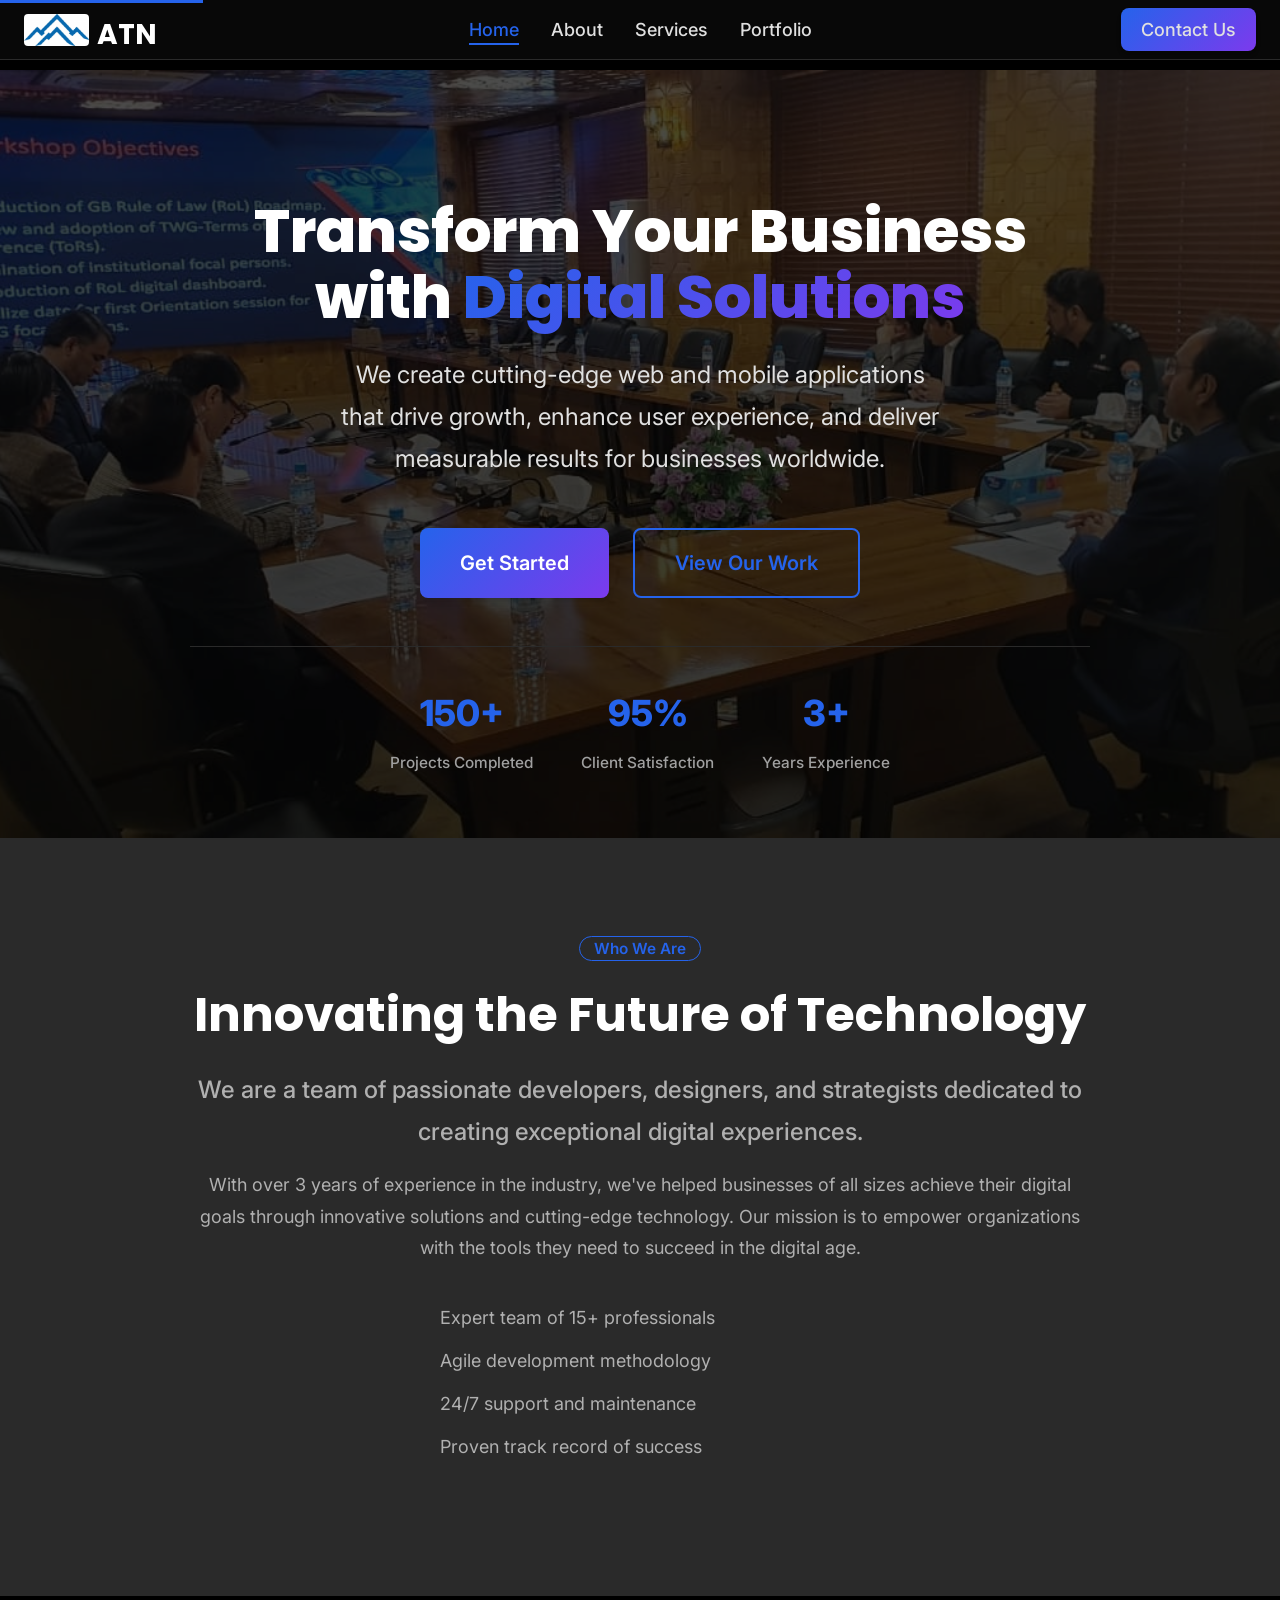
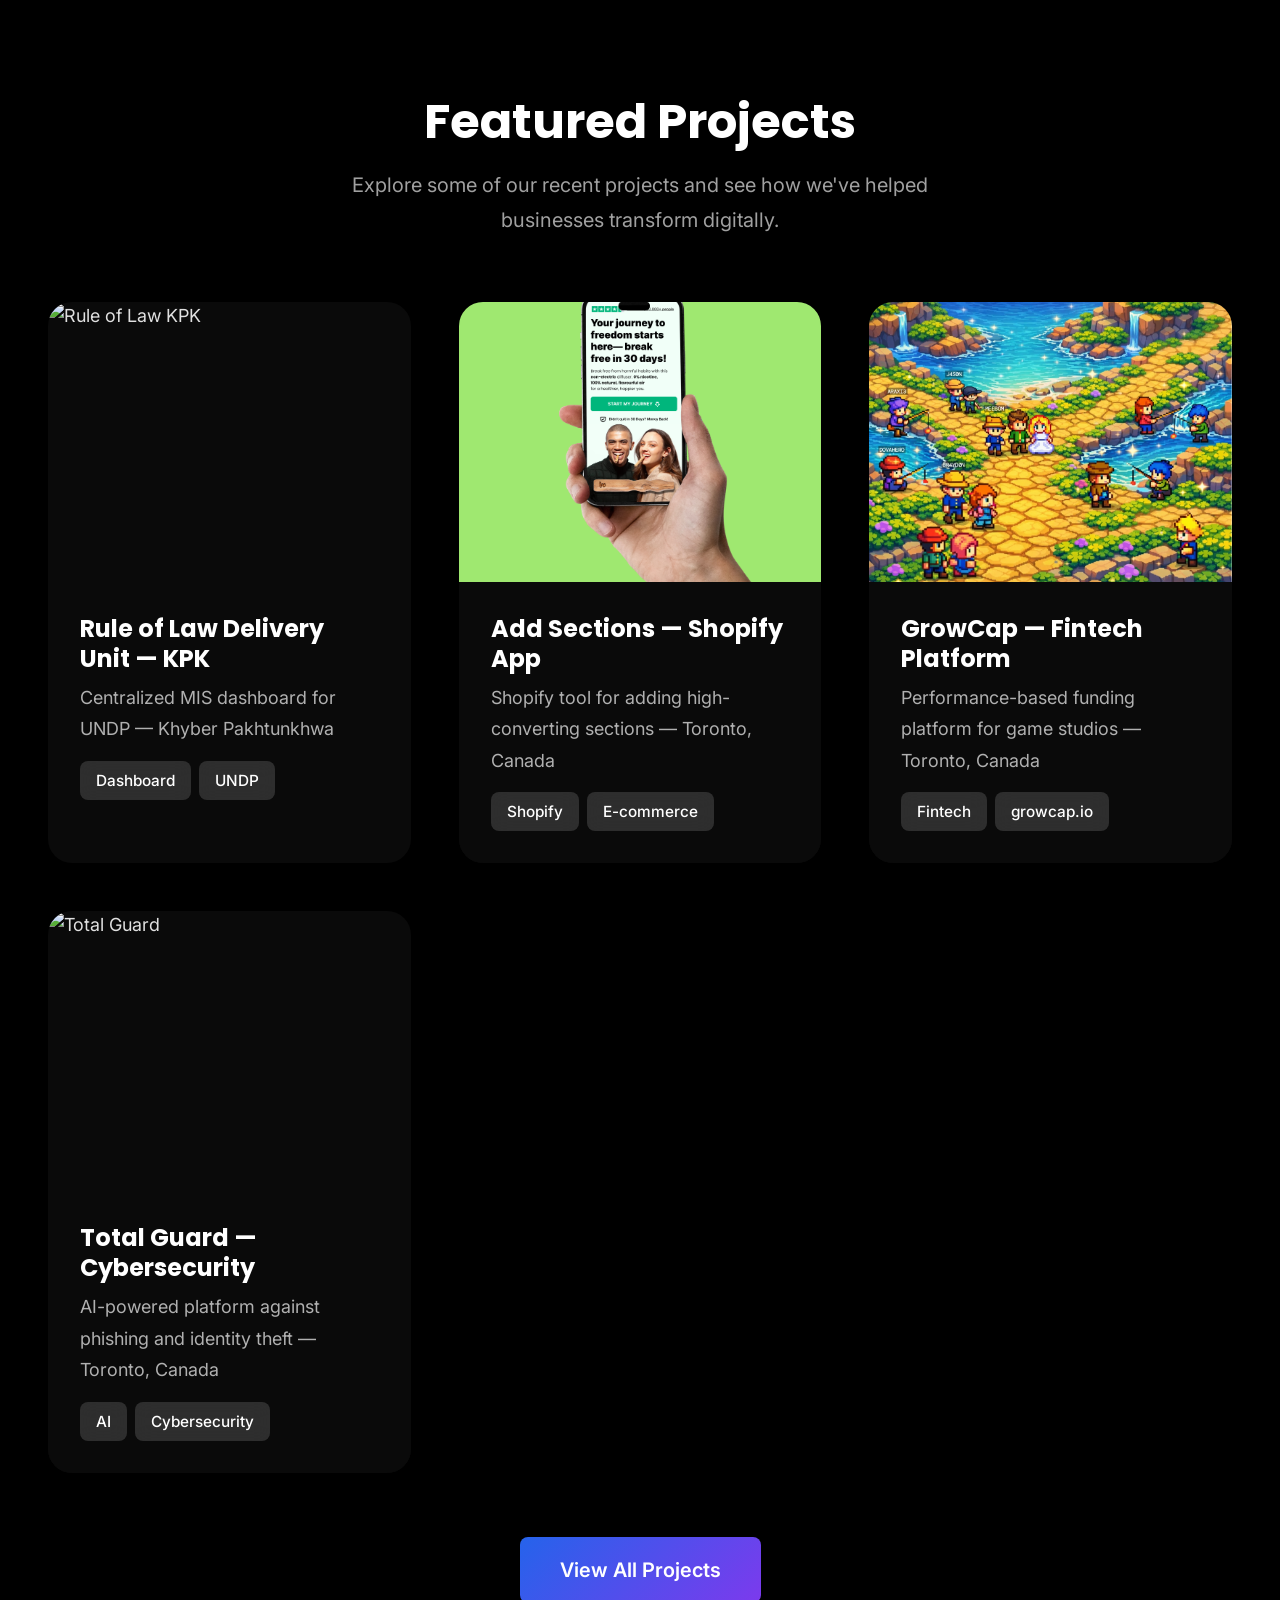
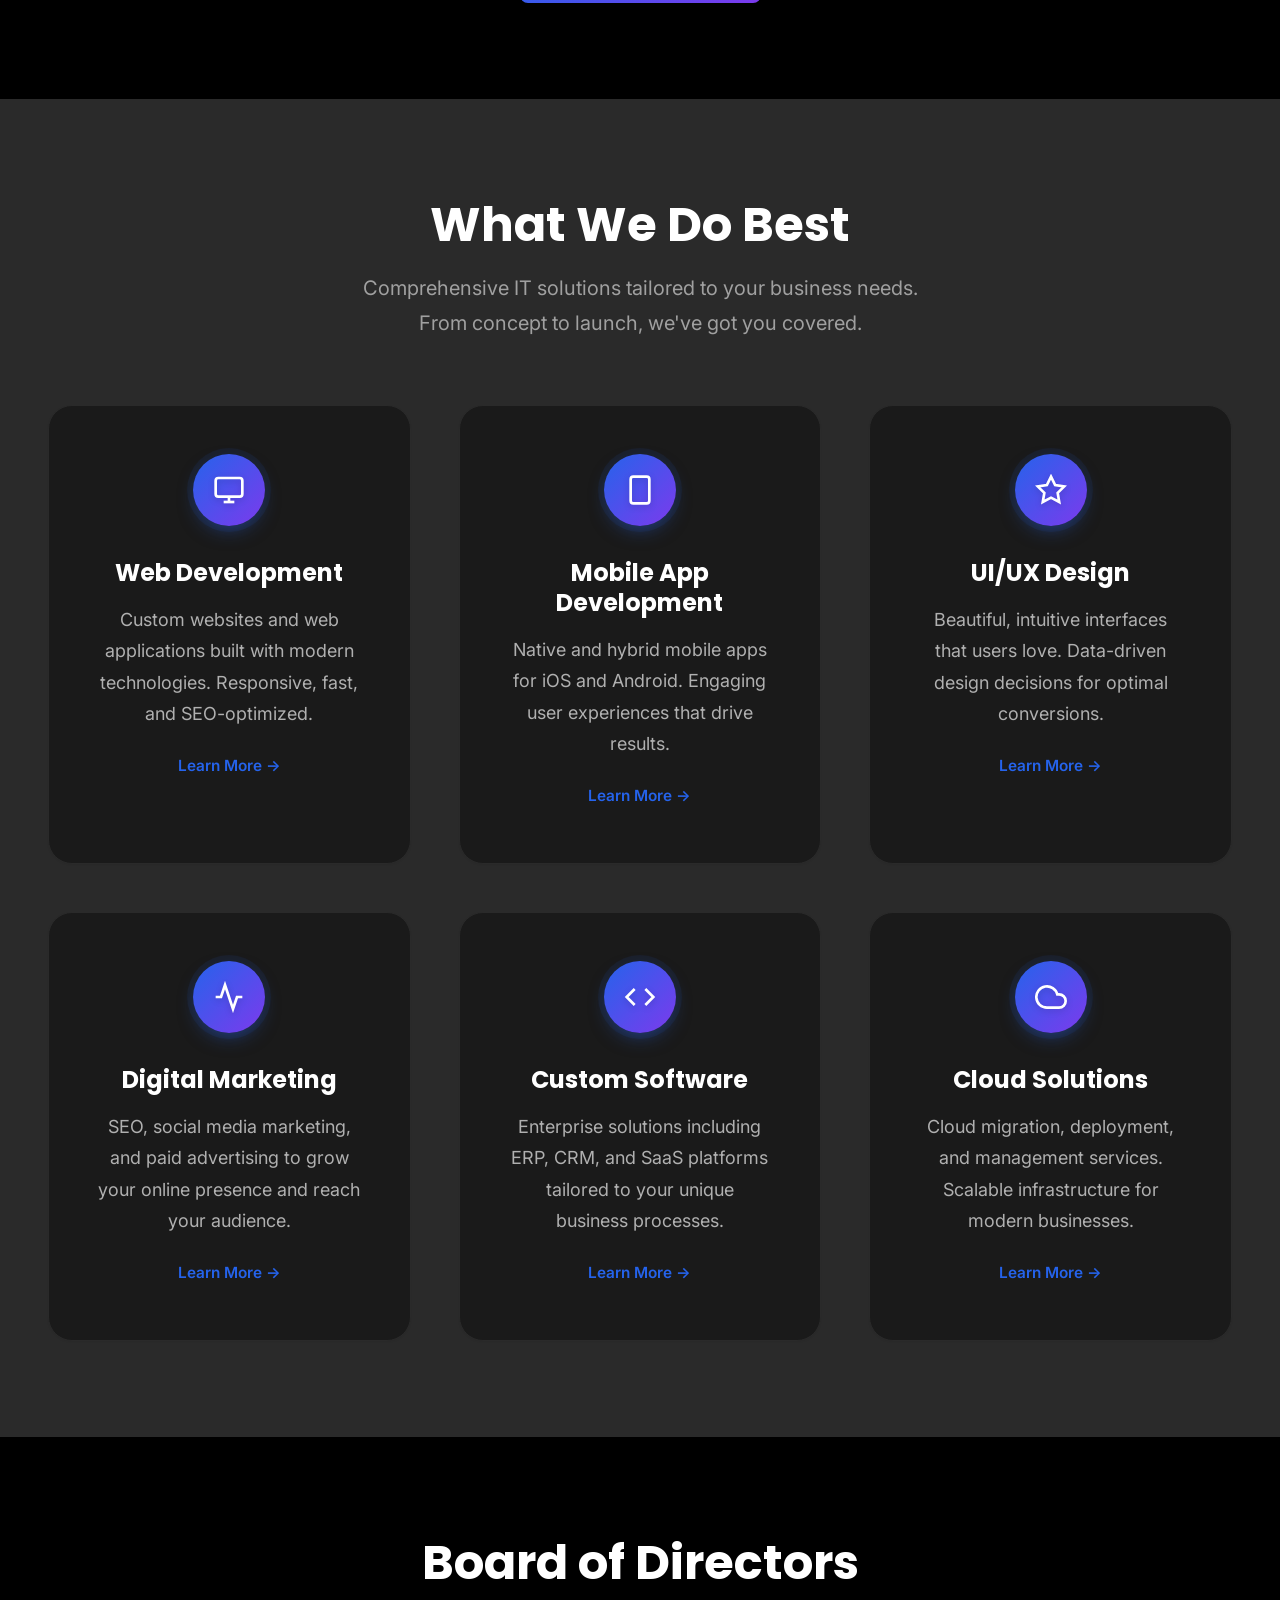
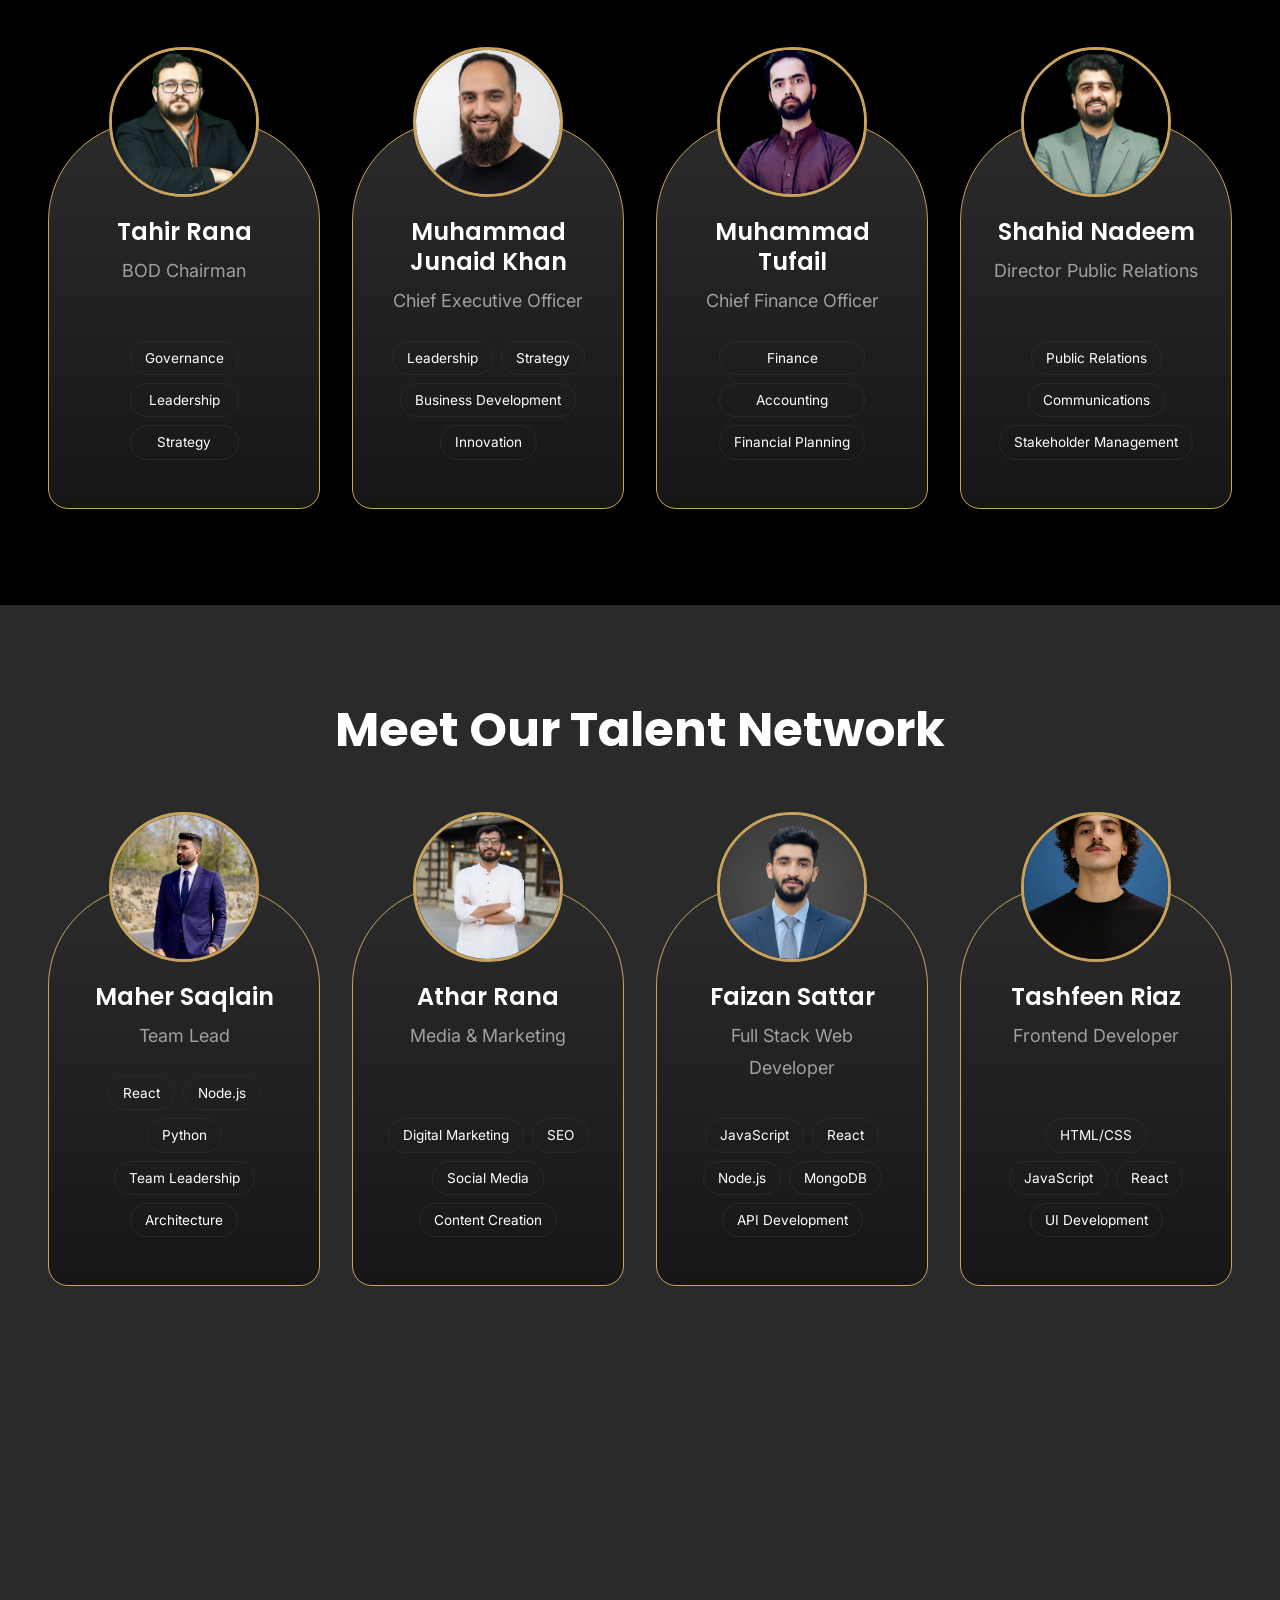
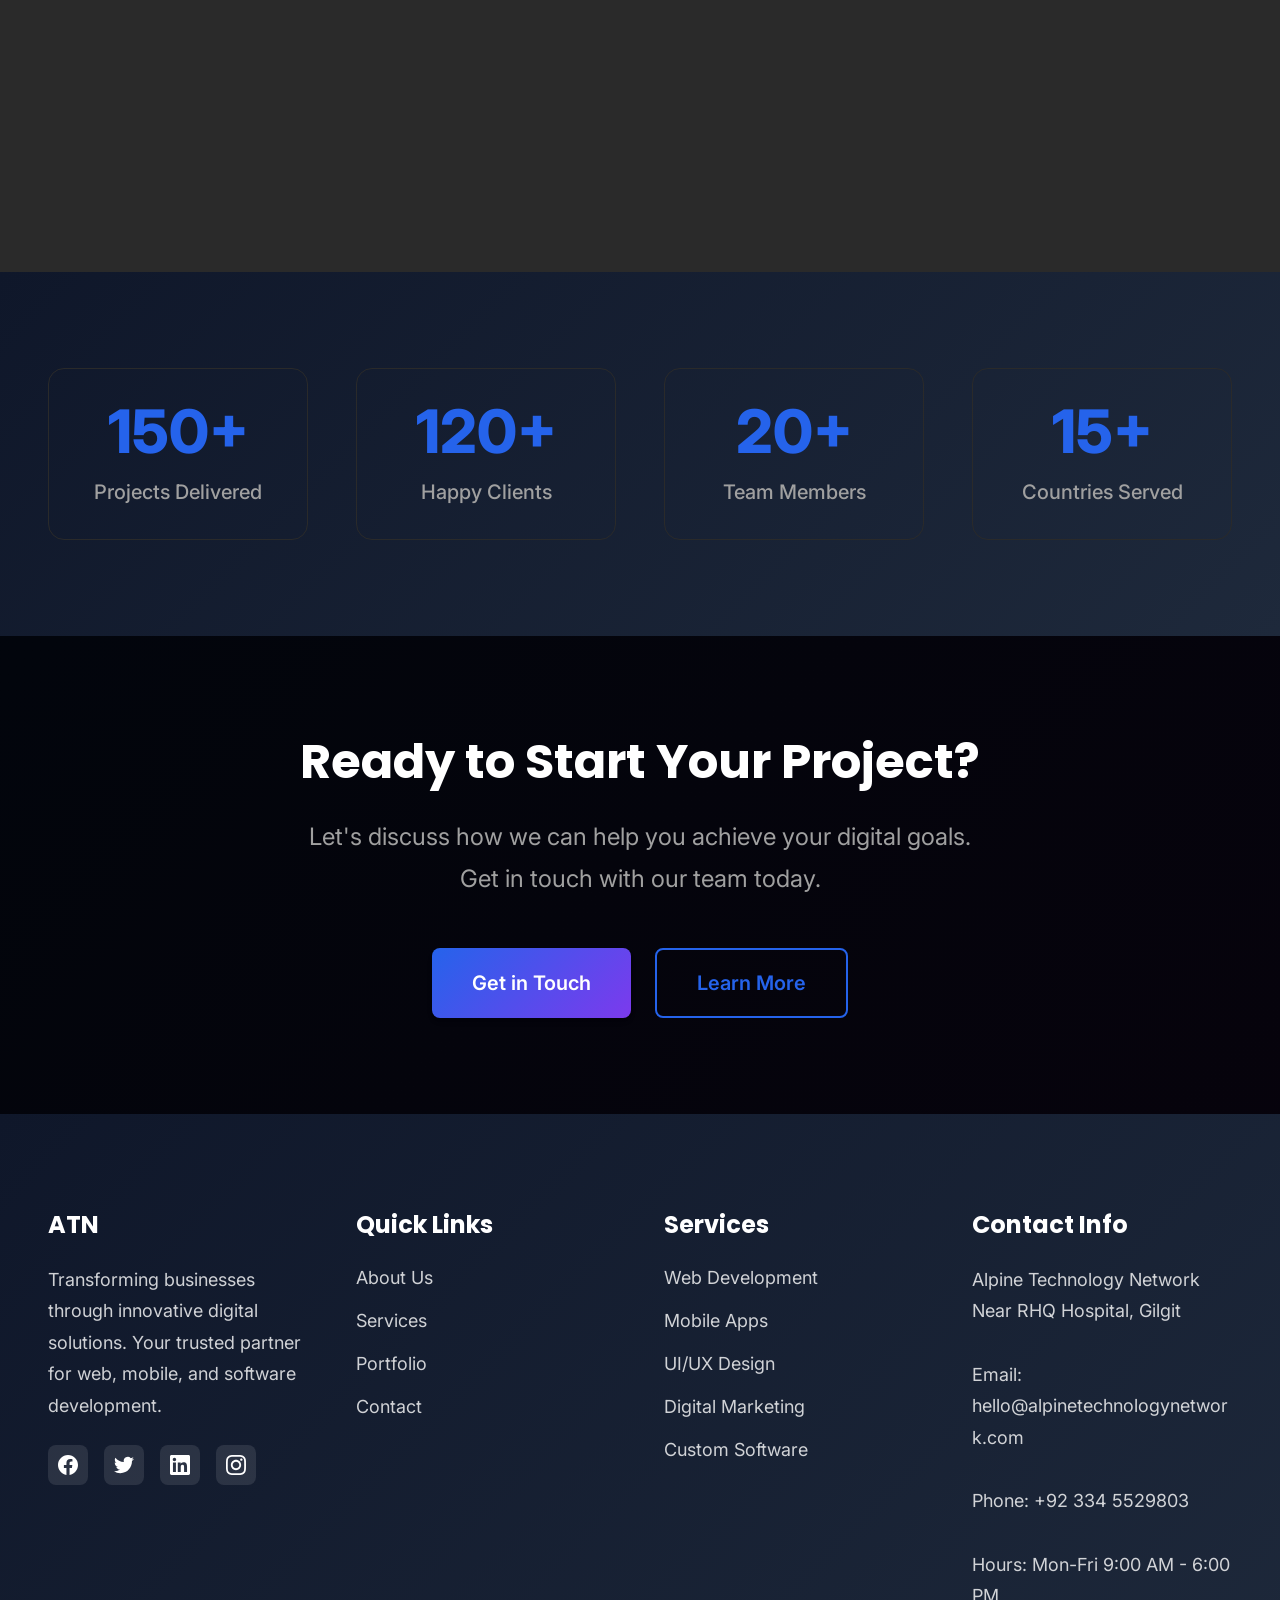
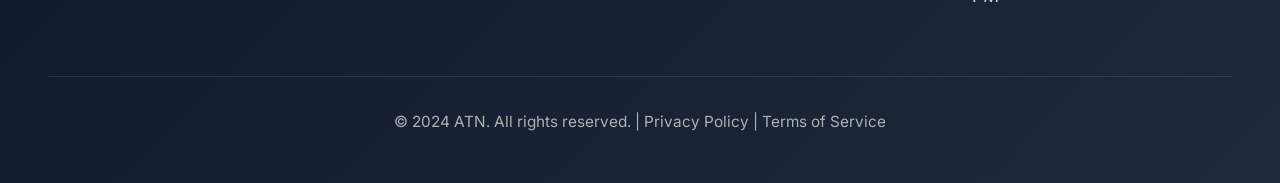
==== commit 5f7e3279: "Remove Blog and Careers links from nav and footer site-wide Co-Authored-By: Claude Sonnet 5 <noreply" ====
--- a/index.html
+++ b/index.html
@@ -58,8 +58,6 @@
                     <li><a href="about.html">About</a></li>
                     <li><a href="services.html">Services</a></li>
                     <li><a href="portfolio.html">Portfolio</a></li>
-                    <li><a href="blog.html">Blog</a></li>
-                    <li><a href="careers.html">Careers</a></li>
                     <li><a href="contact.html" class="btn btn-primary btn-sm">Contact Us</a></li>
                 </ul>
             </nav>
@@ -79,8 +77,6 @@
             <li><a href="about.html">About</a></li>
             <li><a href="services.html">Services</a></li>
             <li><a href="portfolio.html">Portfolio</a></li>
-            <li><a href="blog.html">Blog</a></li>
-            <li><a href="careers.html">Careers</a></li>
             <li><a href="contact.html">Contact Us</a></li>
         </ul>
     </nav>
@@ -550,8 +546,6 @@
                         <a href="about.html">About Us</a>
                         <a href="services.html">Services</a>
                         <a href="portfolio.html">Portfolio</a>
-                        <a href="blog.html">Blog</a>
-                        <a href="careers.html">Careers</a>
                         <a href="contact.html">Contact</a>
                     </div>
                 </div>
--- a/assets/css/components.css
+++ b/assets/css/components.css
@@ -486,21 +486,27 @@
 }
 
 .service-icon {
-  width: 70px;
-  height: 70px;
-  margin: 0 auto var(--spacing-md);
+  position: relative;
+  width: 72px;
+  height: 72px;
+  margin: 0 auto var(--spacing-lg);
   background: var(--gradient-primary);
-  border-radius: var(--radius-lg);
+  border-radius: var(--radius-full);
   display: flex;
   align-items: center;
   justify-content: center;
-  font-size: 2rem;
-  color: var(--white);
-  transition: all var(--transition-base);
+  color: var(--white);
+  box-shadow: 0 0 0 6px rgba(37, 99, 235, 0.08), 0 8px 20px -6px rgba(37, 99, 235, 0.5);
+  transition: all var(--transition-base);
+}
+
+.service-icon svg {
+  filter: drop-shadow(0 2px 3px rgba(0, 0, 0, 0.15));
 }
 
 .service-card:hover .service-icon {
-  transform: scale(1.1) rotate(5deg);
+  transform: translateY(-4px) scale(1.06);
+  box-shadow: 0 0 0 8px rgba(37, 99, 235, 0.12), 0 12px 28px -6px rgba(37, 99, 235, 0.65);
 }
 
 .service-card h3 {
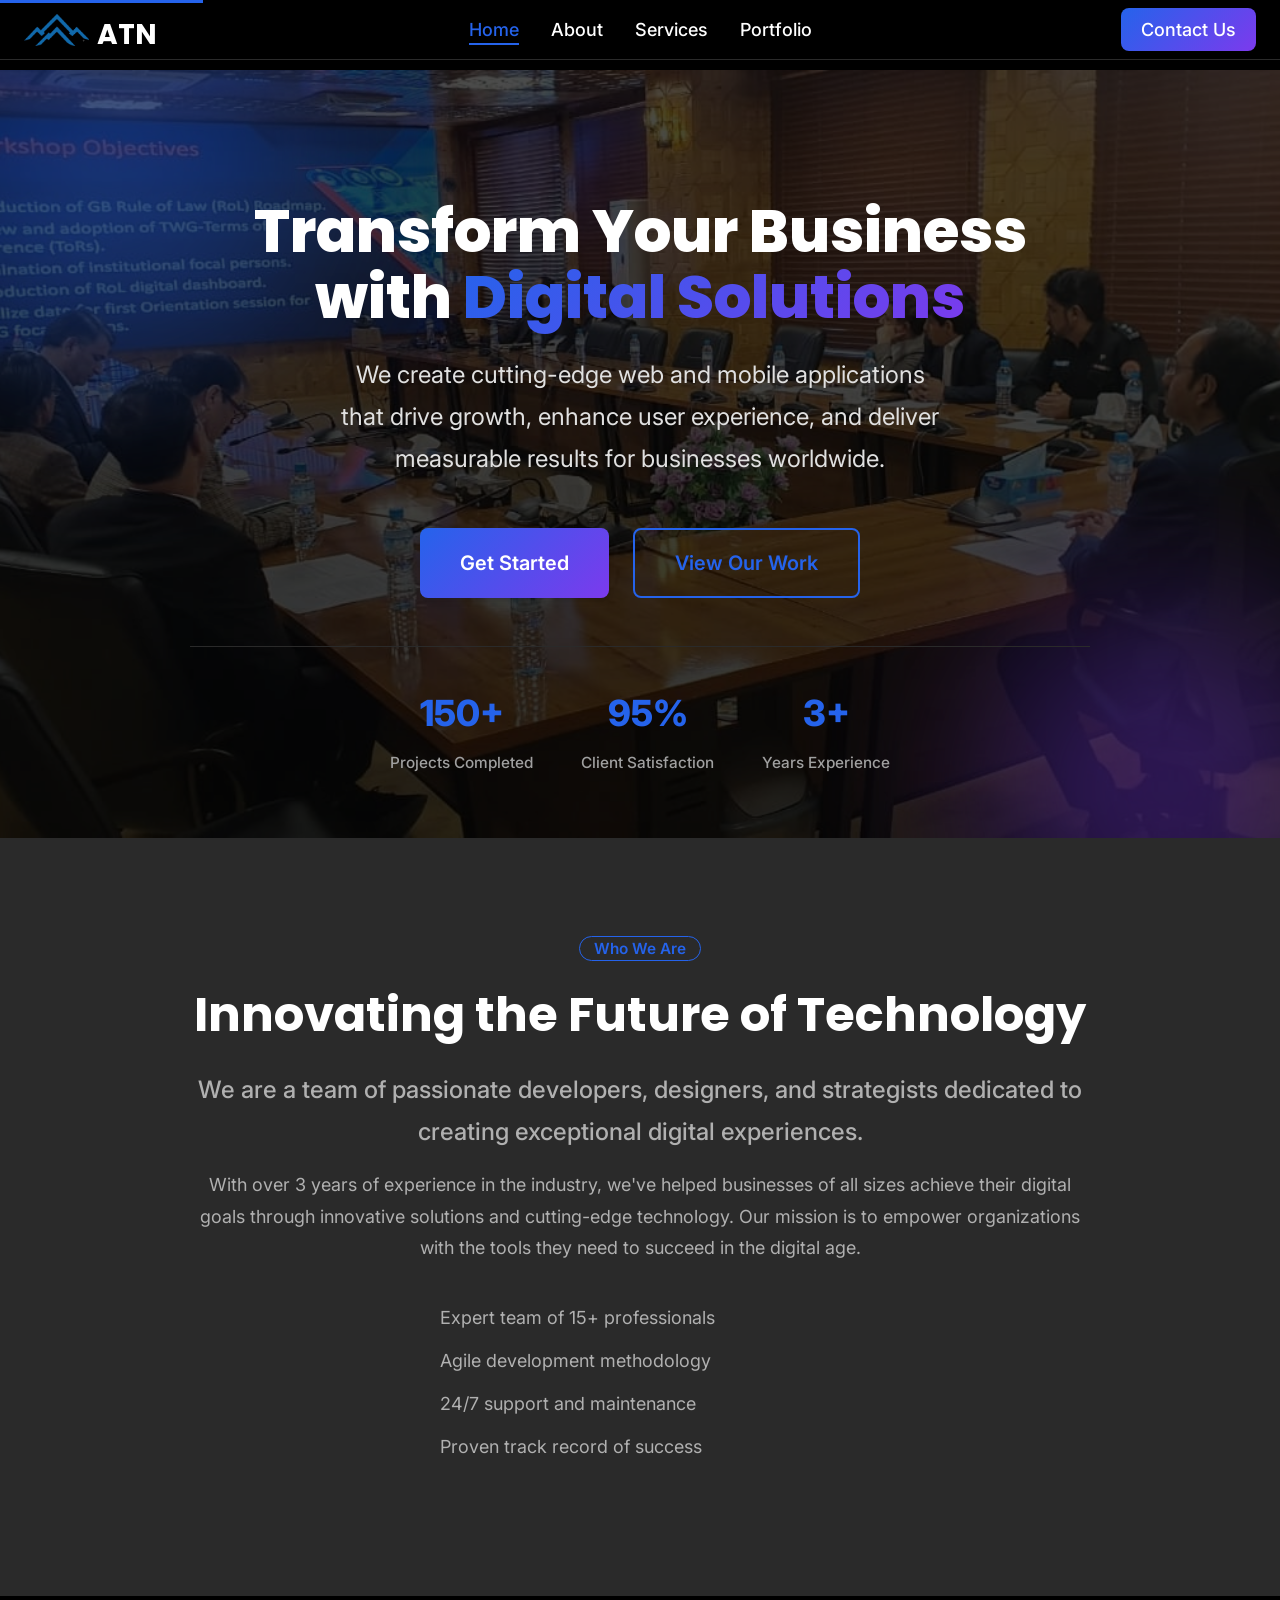
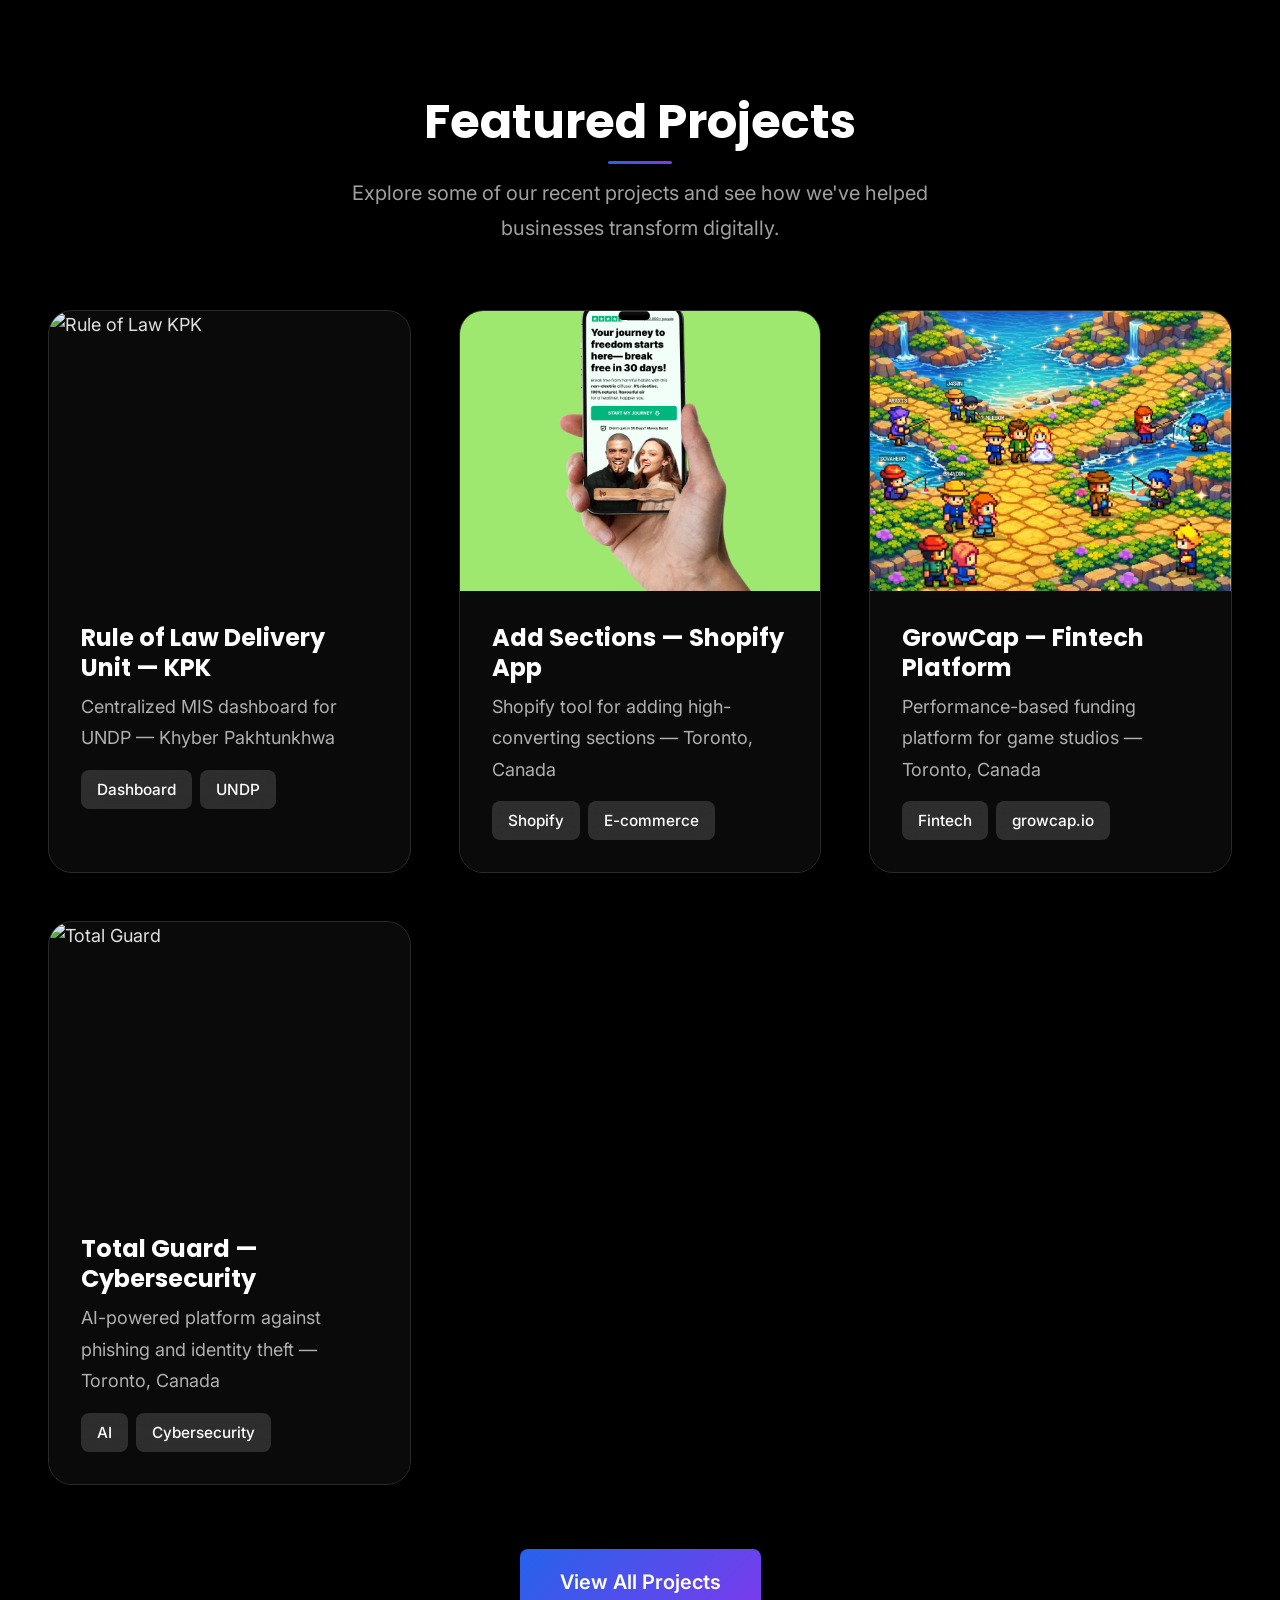
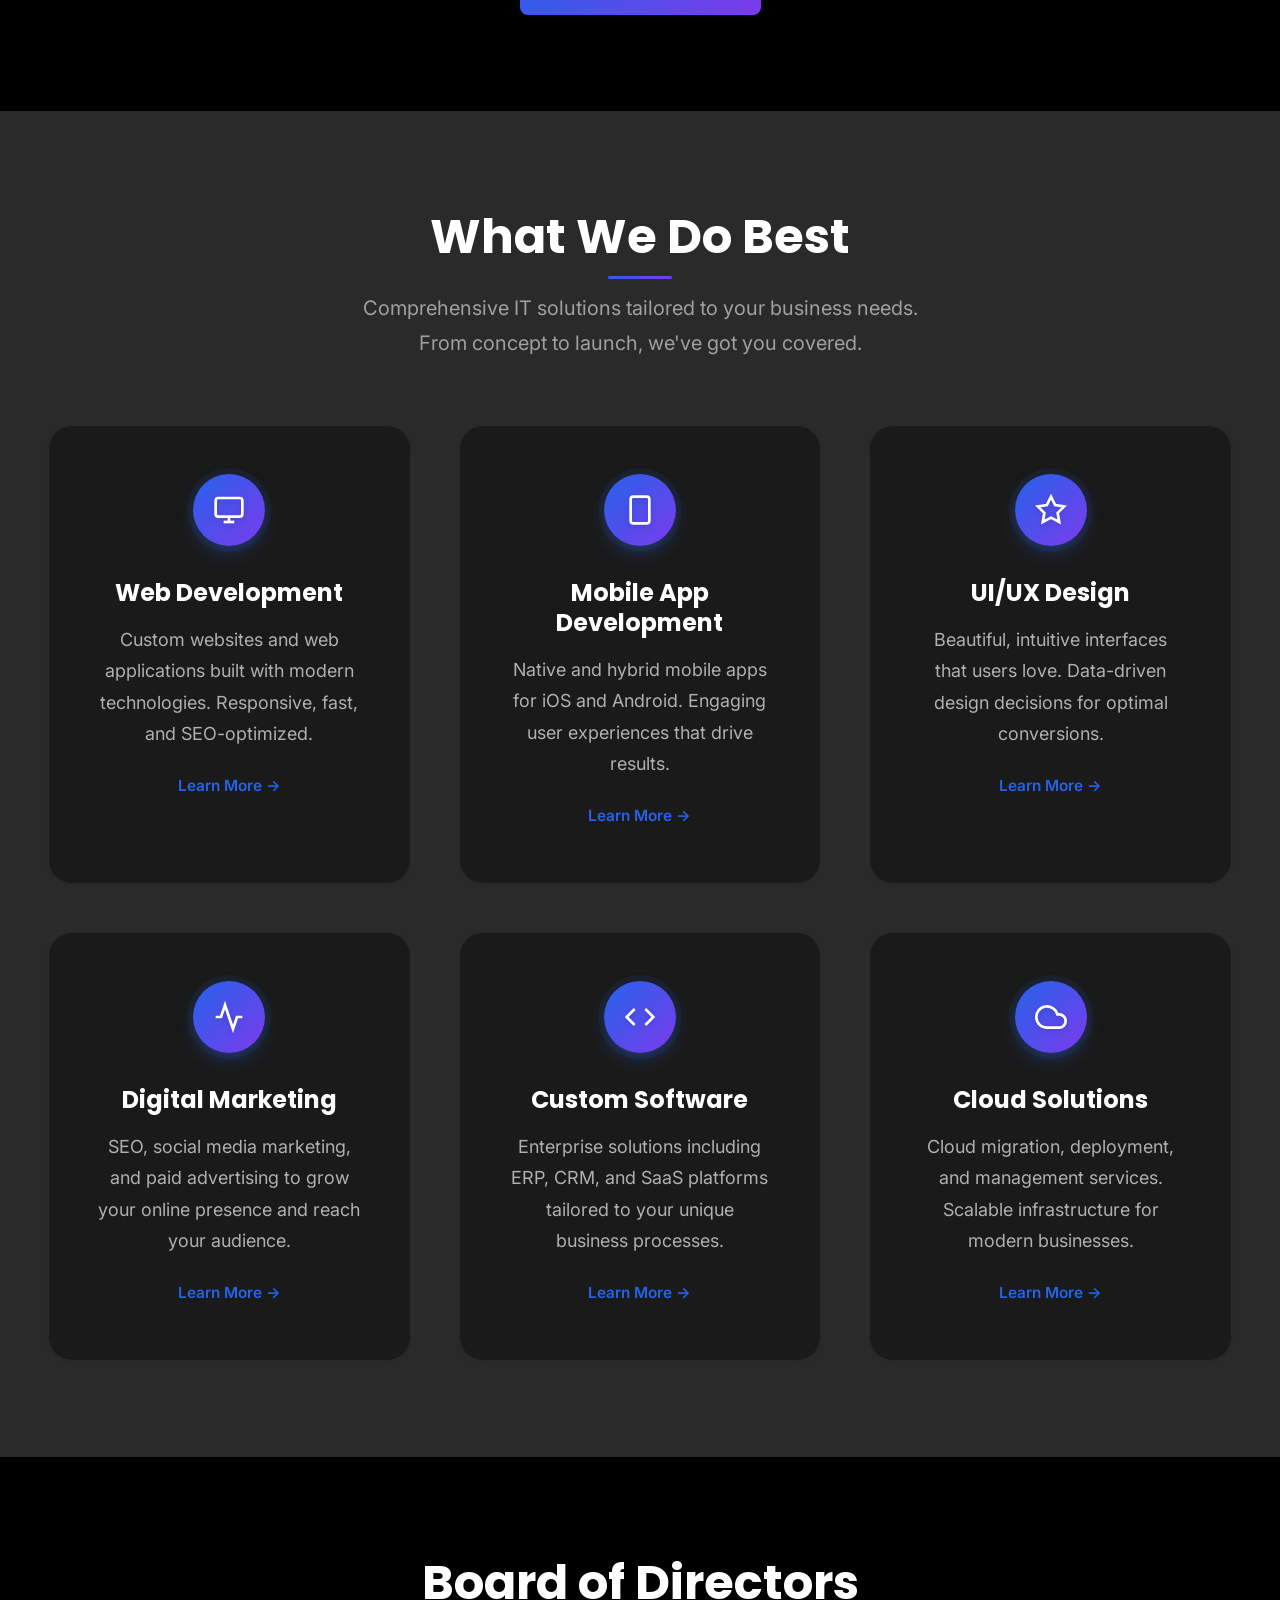
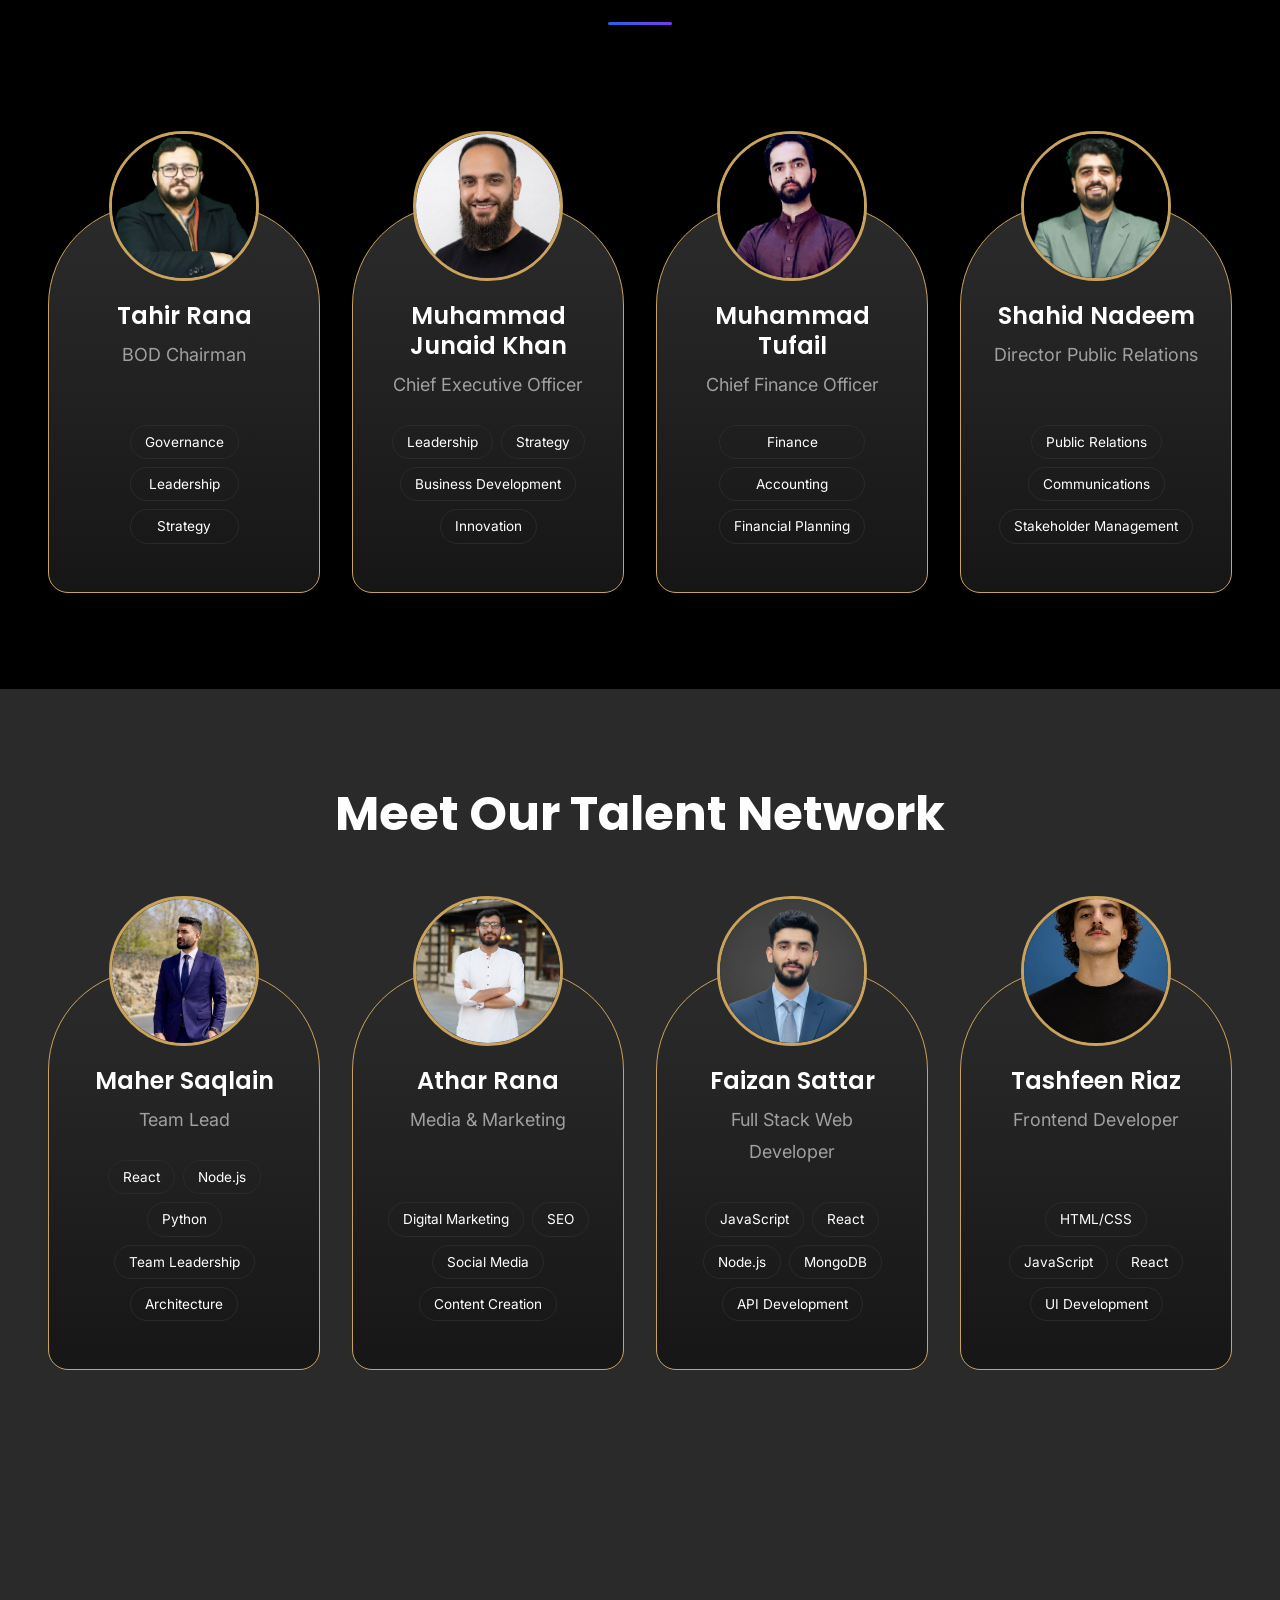
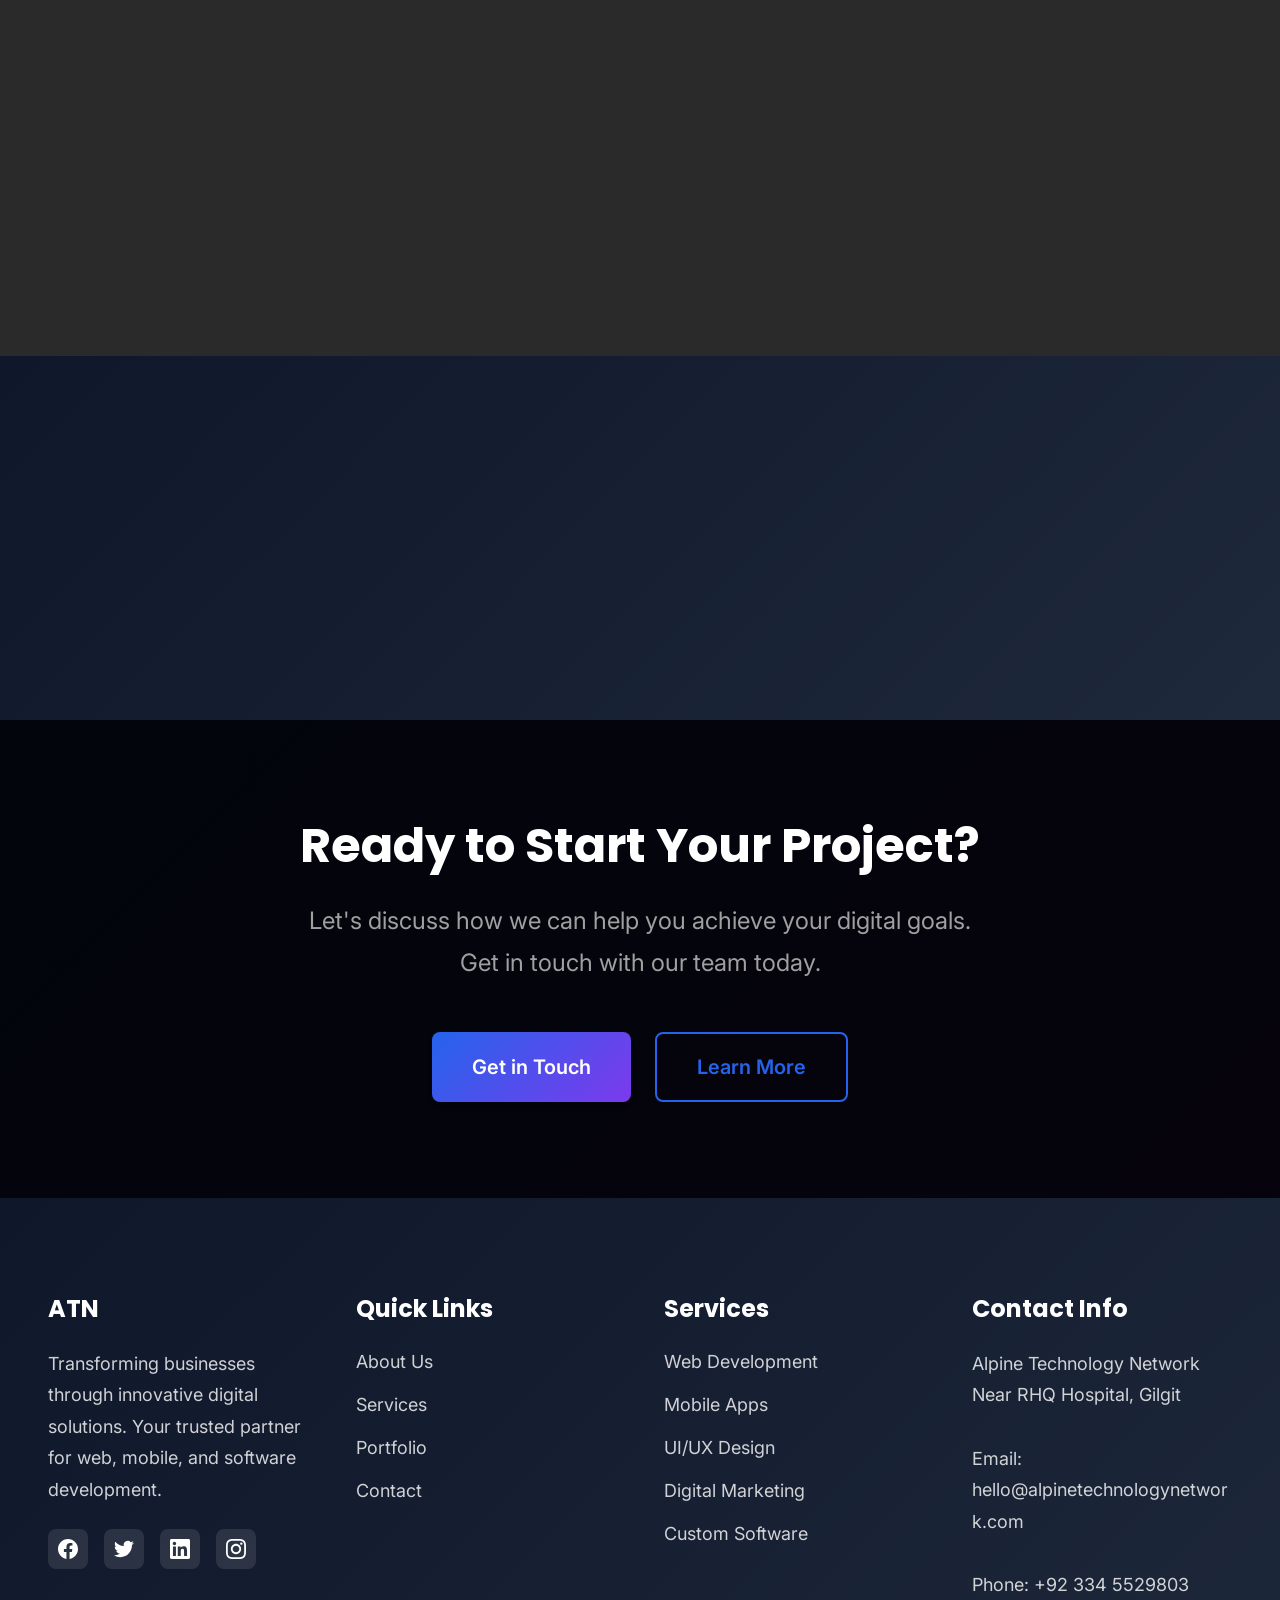
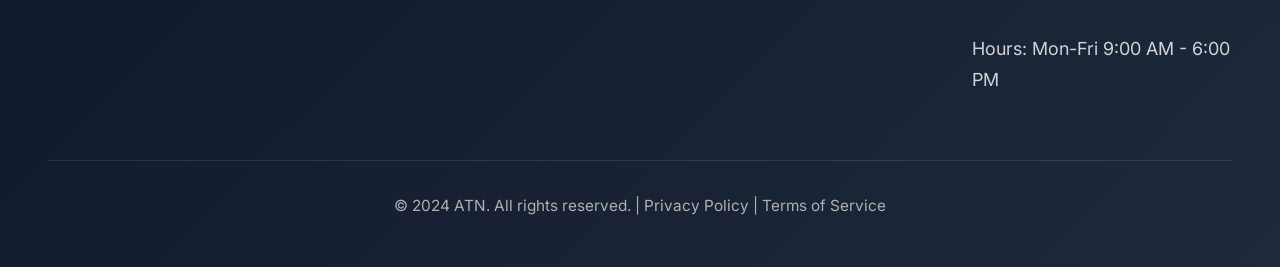
==== commit 30c4545d: "Site-wide UI polish: fix dead scroll animations, add hover glow and glass effects animations.js was " ====
--- a/index.html
+++ b/index.html
@@ -93,6 +93,10 @@
              HERO SECTION
              ============================================ -->
         <section class="hero-section">
+            <div class="bg-orb-wrap">
+                <div class="bg-orb bg-orb-primary" style="width:420px;height:420px;top:-120px;left:-100px;"></div>
+                <div class="bg-orb bg-orb-secondary" style="width:380px;height:380px;bottom:-140px;right:-80px;"></div>
+            </div>
             <div class="container">
                 <div class="hero-content">
                     <div class="hero-text">
@@ -132,7 +136,7 @@
         <section class="section about-preview bg-light">
             <div class="container">
                 <div class="about-preview-content">
-                    <div class="about-preview-text">
+                    <div class="about-preview-text reveal">
                         <span class="badge badge-outline">Who We Are</span>
                         <h2>Innovating the Future of Technology</h2>
                         <p class="lead">
@@ -157,7 +161,7 @@
              ============================================ -->
         <section class="section portfolio-preview">
             <div class="container">
-                <div class="section-title">
+                <div class="section-title reveal">
                     <h2>Featured Projects</h2>
                     <p class="subtitle">
                         Explore some of our recent projects and see how we've helped businesses transform digitally.
@@ -229,7 +233,7 @@
              ============================================ -->
         <section class="section bg-light services-overview">
             <div class="container">
-                <div class="section-title">
+                <div class="section-title reveal">
                     <h2 class="text-white">What We Do Best</h2>
                     <p class="subtitle">
                         Comprehensive IT solutions tailored to your business needs. From concept to launch, we've got you covered.
@@ -321,7 +325,7 @@
              ============================================ -->
         <section class="section">
             <div class="container">
-                <div class="section-title">
+                <div class="section-title reveal">
                     <h2 class="text-white" style="margin-bottom: 8rem;">Board of Directors</h2>
                 </div>
 
@@ -476,20 +480,20 @@
              ============================================ -->
         <section class="section bg-gradient-dark stats-section">
             <div class="container">
-                <div class="stats-grid">
-                    <div class="stat-card">
+                <div class="stats-grid stagger-group">
+                    <div class="stat-card stagger-item">
                         <div class="stat-number text-white" data-target="150">150+</div>
                         <div class="stat-label text-white">Projects Delivered</div>
                     </div>
-                    <div class="stat-card">
+                    <div class="stat-card stagger-item">
                         <div class="stat-number text-white" data-target="120">120+</div>
                         <div class="stat-label text-white">Happy Clients</div>
                     </div>
-                    <div class="stat-card">
+                    <div class="stat-card stagger-item">
                         <div class="stat-number text-white" data-target="20">20+</div>
                         <div class="stat-label text-white">Team Members</div>
                     </div>
-                    <div class="stat-card">
+                    <div class="stat-card stagger-item">
                         <div class="stat-number text-white" data-target="15">15+</div>
                         <div class="stat-label text-white">Countries Served</div>
                     </div>
@@ -502,7 +506,7 @@
              ============================================ -->
         <section class="section cta-section">
             <div class="container">
-                <div class="cta-content">
+                <div class="cta-content reveal">
                     <h2>Ready to Start Your Project?</h2>
                     <p>Let's discuss how we can help you achieve your digital goals. Get in touch with our team today.</p>
                     <div class="cta-buttons">
@@ -588,6 +592,7 @@
     <!-- JavaScript -->
     <script src="assets/js/main.js"></script>
     <script src="assets/js/nav.js"></script>
+    <script src="assets/js/animations.js"></script>
 
 </body>
 </html>
--- a/assets/css/main.css
+++ b/assets/css/main.css
@@ -778,6 +778,45 @@
 .delay-400 { animation-delay: 400ms; }
 .delay-500 { animation-delay: 500ms; }
 
+/* Stagger Group Items (revealed via IntersectionObserver in animations.js) */
+.stagger-item {
+  opacity: 0;
+  transform: translateY(24px);
+  transition: opacity 0.6s ease-out, transform 0.6s ease-out;
+}
+
+.stagger-item.revealed {
+  opacity: 1;
+  transform: translateY(0);
+}
+
+/* ============================================
+   AMBIENT GLOW ORBS (decorative background depth)
+   ============================================ */
+.bg-orb-wrap {
+  position: absolute;
+  inset: 0;
+  overflow: hidden;
+  pointer-events: none;
+  z-index: 0;
+}
+
+.bg-orb {
+  position: absolute;
+  border-radius: 50%;
+  filter: blur(90px);
+  opacity: 0.35;
+  pointer-events: none;
+}
+
+.bg-orb-primary {
+  background: var(--primary-color);
+}
+
+.bg-orb-secondary {
+  background: var(--secondary-color);
+}
+
 /* ============================================
    PRINT STYLES
    ============================================ */
--- a/assets/css/components.css
+++ b/assets/css/components.css
@@ -11,9 +11,7 @@
   top: 0;
   left: 0;
   right: 0;
-  background-color: rgba(10, 10, 10, 0.85);
-  backdrop-filter: blur(10px);
-  -webkit-backdrop-filter: blur(10px);
+  background-color: #000000;
   border-bottom: 1px solid var(--light-gray);
   box-shadow: none;
   z-index: var(--z-sticky);
@@ -21,6 +19,9 @@
 }
 
 .site-header.scrolled {
+  background-color: rgba(0, 0, 0, 0.75);
+  backdrop-filter: blur(16px) saturate(150%);
+  -webkit-backdrop-filter: blur(16px) saturate(150%);
   box-shadow: var(--shadow-md);
 }
 
@@ -97,7 +98,7 @@
 .nav-menu a {
   font-size: var(--font-base);
   font-weight: var(--font-medium);
-  color: #e0e0e0;
+  color: #ffffff;
   transition: color var(--transition-base);
   position: relative;
 }
@@ -144,7 +145,7 @@
   display: block;
   width: 25px;
   height: 3px;
-  background-color: #e0e0e0;
+  background-color: #ffffff;
   margin: 5px 0;
   transition: all var(--transition-base);
   border-radius: var(--radius-sm);
@@ -190,7 +191,7 @@
 .mobile-nav a {
   font-size: var(--font-lg);
   font-weight: var(--font-medium);
-  color: #e0e0e0;
+  color: #ffffff;
   display: block;
   padding: 0.5rem 0;
   transition: all var(--transition-base);
@@ -314,6 +315,8 @@
   text-decoration: none;
   transition: all var(--transition-base);
   white-space: nowrap;
+  position: relative;
+  overflow: hidden;
 }
 
 .btn:disabled {
@@ -321,6 +324,26 @@
   cursor: not-allowed;
 }
 
+/* Shine sweep on hover (primary/secondary only) */
+.btn-primary::before,
+.btn-secondary::before {
+  content: '';
+  position: absolute;
+  top: 0;
+  left: -75%;
+  width: 50%;
+  height: 100%;
+  background: linear-gradient(120deg, transparent, rgba(255, 255, 255, 0.3), transparent);
+  transform: skewX(-20deg);
+  transition: left 0.6s ease;
+  pointer-events: none;
+}
+
+.btn-primary:hover:not(:disabled)::before,
+.btn-secondary:hover:not(:disabled)::before {
+  left: 125%;
+}
+
 /* Primary Button */
 .btn-primary {
   background: var(--gradient-primary);
@@ -330,7 +353,7 @@
 
 .btn-primary:hover:not(:disabled) {
   transform: translateY(-2px);
-  box-shadow: var(--shadow-lg);
+  box-shadow: var(--shadow-lg), 0 0 20px rgba(37, 99, 235, 0.45);
 }
 
 .btn-primary:active:not(:disabled) {
@@ -441,7 +464,8 @@
 }
 
 .card:hover {
-  box-shadow: var(--shadow-xl);
+  box-shadow: var(--shadow-xl), 0 0 24px rgba(37, 99, 235, 0.15);
+  border-color: rgba(37, 99, 235, 0.4);
   transform: translateY(-5px);
 }
 
@@ -480,7 +504,7 @@
 }
 
 .service-card:hover {
-  box-shadow: var(--shadow-xl);
+  box-shadow: var(--shadow-xl), 0 0 30px rgba(37, 99, 235, 0.2);
   transform: translateY(-10px);
   border-color: var(--primary-color);
 }
@@ -529,6 +553,18 @@
   display: flex;
   flex-direction: column;
   background: #0a0a0a;
+  border: 1px solid #2a2a2a;
+  transition: all var(--transition-base);
+}
+
+.project-card:hover {
+  transform: translateY(-6px);
+  border-color: rgba(124, 58, 237, 0.4);
+  box-shadow: var(--shadow-xl), 0 0 26px rgba(124, 58, 237, 0.2);
+}
+
+.project-card:hover .project-image {
+  transform: scale(1.05);
 }
 
 .project-image {
@@ -536,6 +572,7 @@
   height: 280px;
   object-fit: cover;
   display: block;
+  transition: transform var(--transition-slow);
 }
 
 .project-overlay {
@@ -585,7 +622,8 @@
 }
 
 .blog-card:hover {
-  box-shadow: var(--shadow-xl);
+  box-shadow: var(--shadow-xl), 0 0 24px rgba(37, 99, 235, 0.15);
+  border-color: rgba(37, 99, 235, 0.35);
   transform: translateY(-5px);
 }
 
@@ -659,7 +697,8 @@
 }
 
 .team-card:hover {
-  box-shadow: var(--shadow-xl);
+  box-shadow: var(--shadow-xl), 0 0 24px rgba(37, 99, 235, 0.15);
+  border-color: rgba(37, 99, 235, 0.35);
   transform: translateY(-5px);
 }
 
@@ -1079,9 +1118,23 @@
 }
 
 .section-title h2 {
+  position: relative;
   font-size: var(--font-4xl);
   color: var(--white);
-  margin-bottom: var(--spacing-sm);
+  margin-bottom: var(--spacing-md);
+  display: inline-block;
+}
+
+.section-title h2::after {
+  content: '';
+  position: absolute;
+  left: 50%;
+  bottom: -0.75rem;
+  transform: translateX(-50%);
+  width: 64px;
+  height: 3px;
+  border-radius: var(--radius-full);
+  background: var(--gradient-primary);
 }
 
 .section-title .subtitle {
